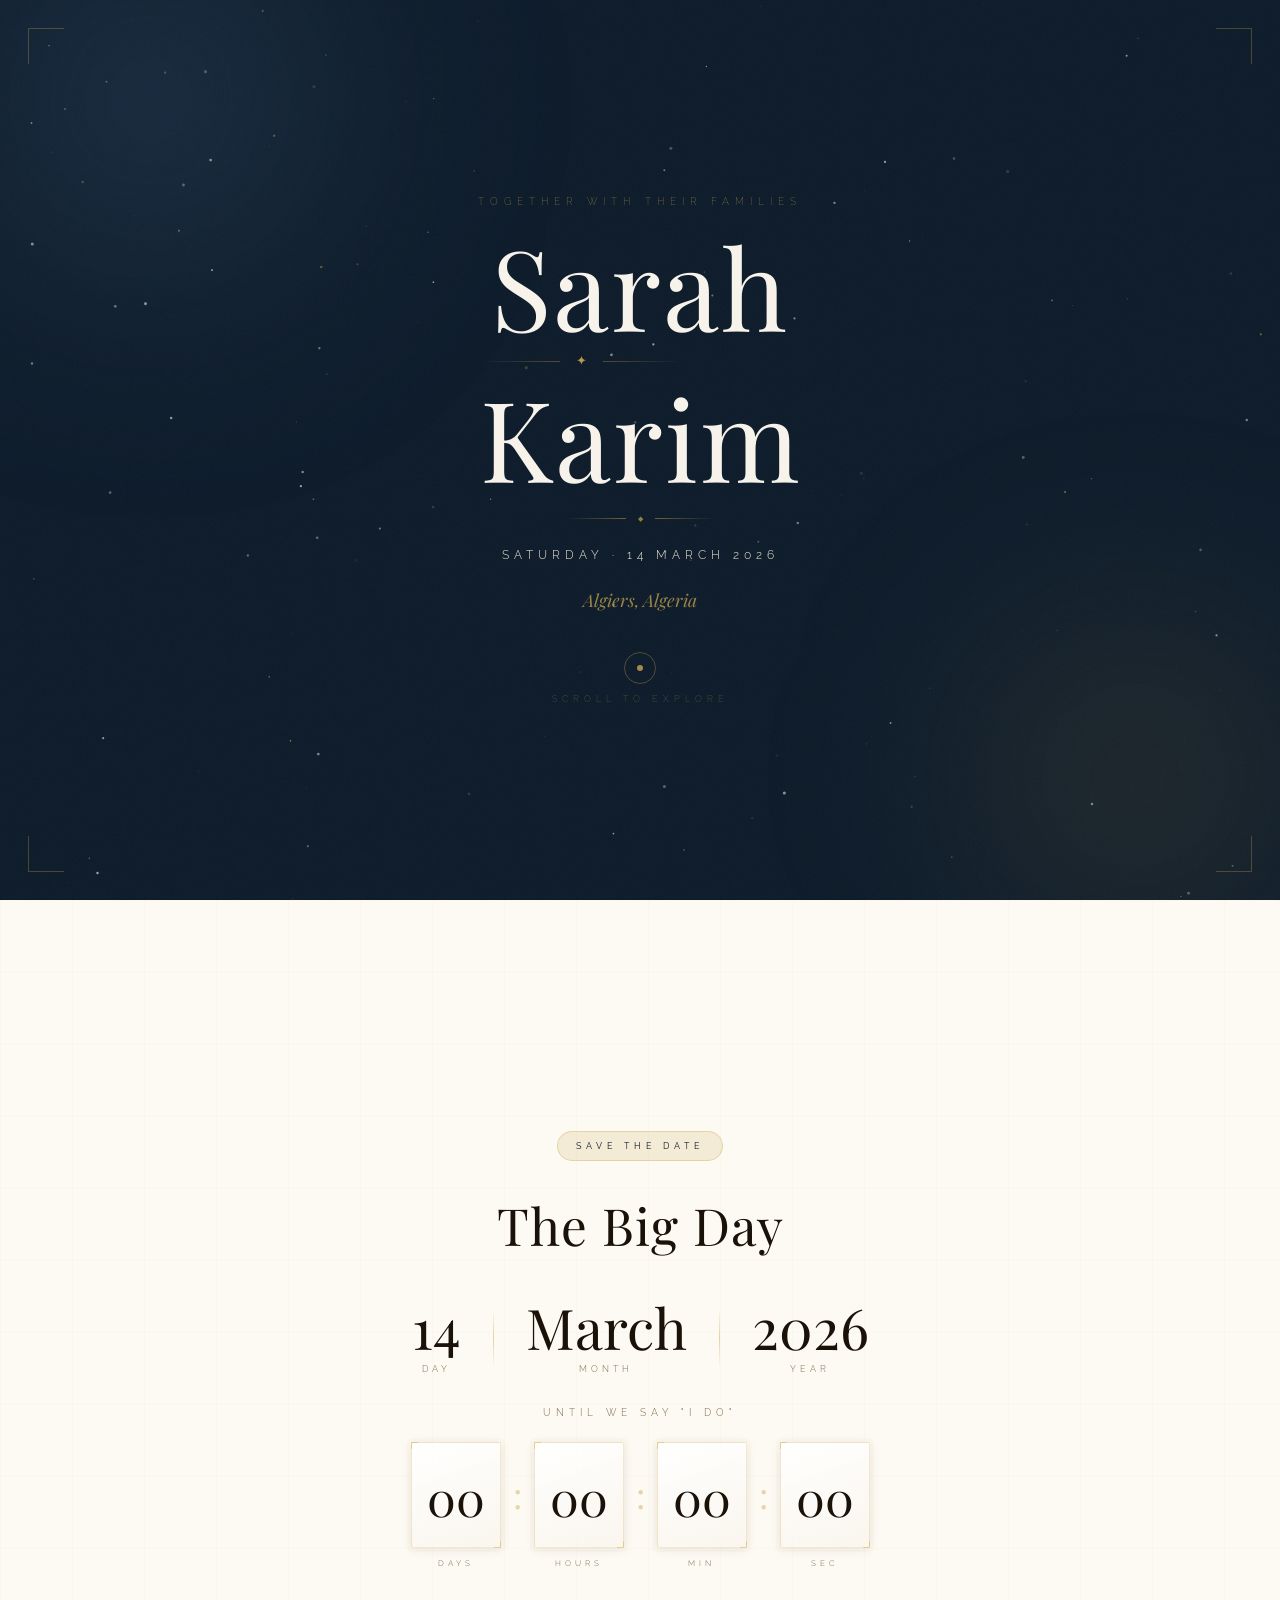
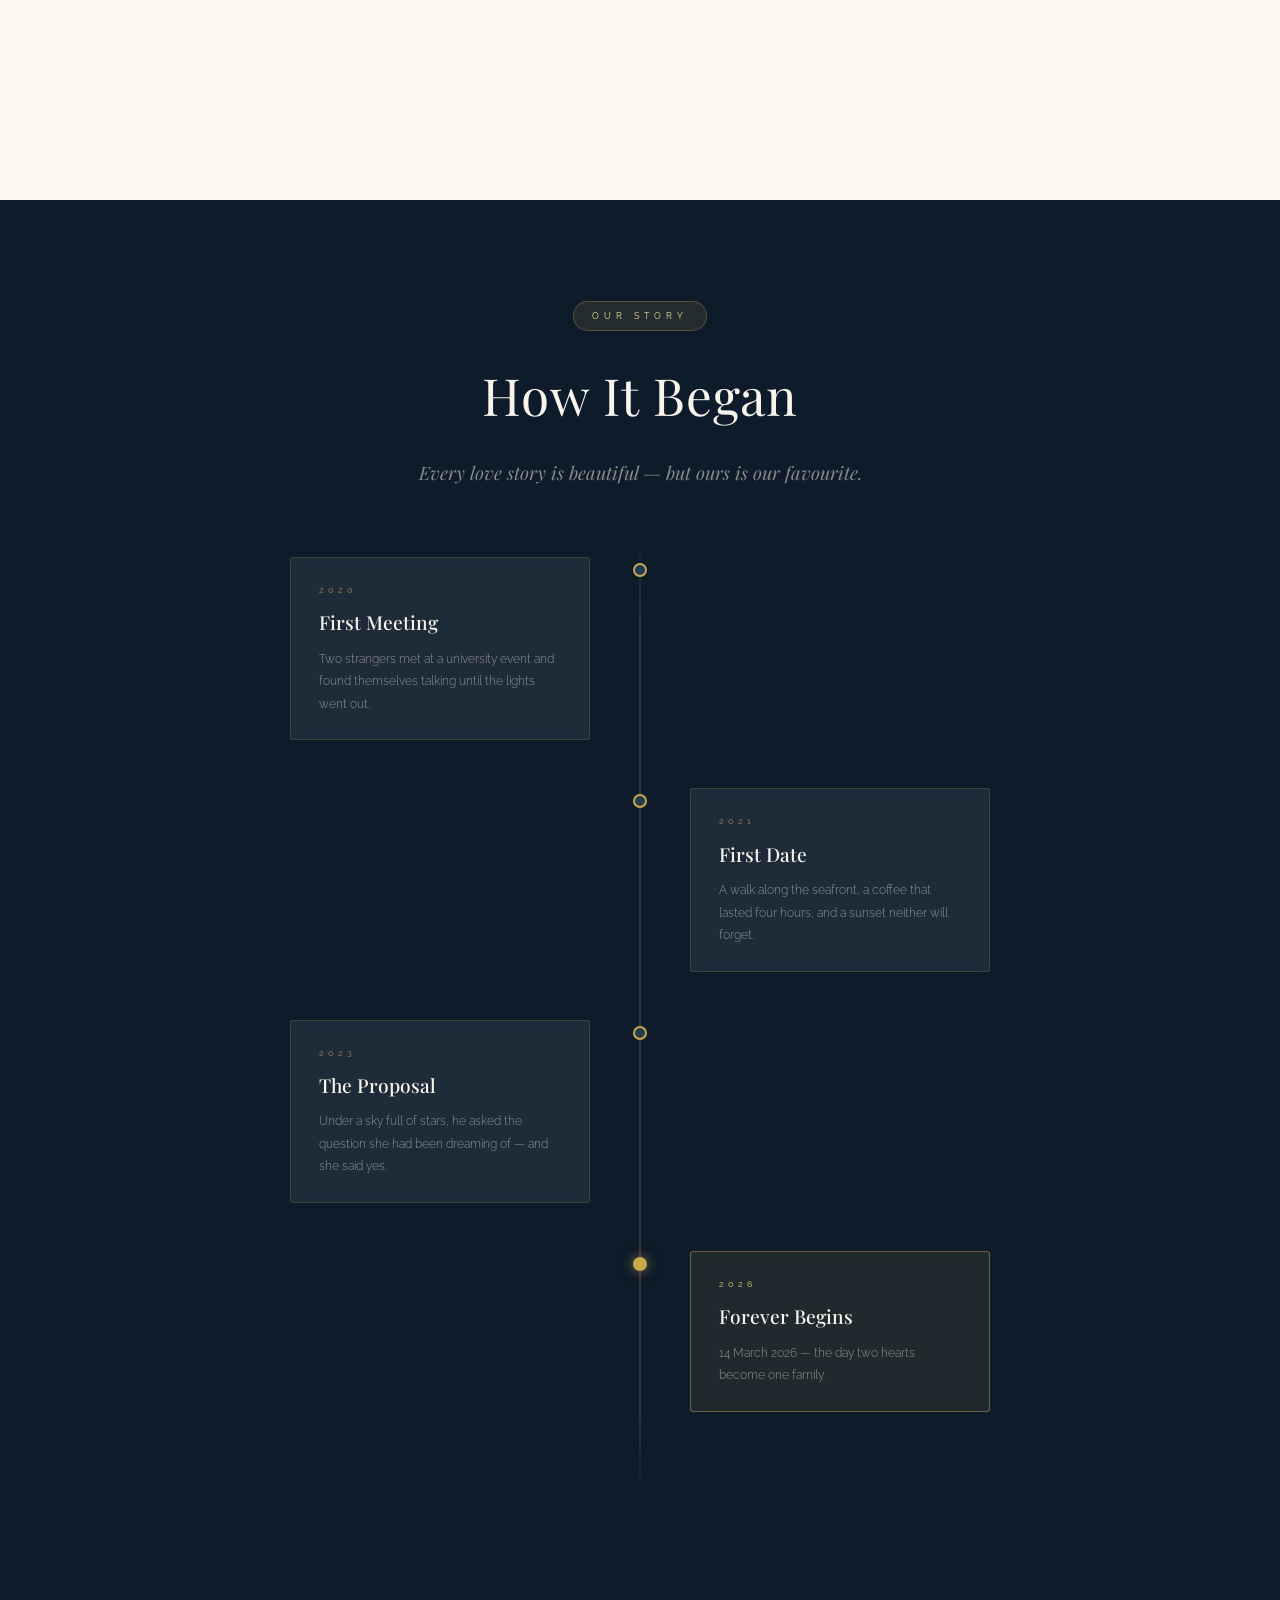
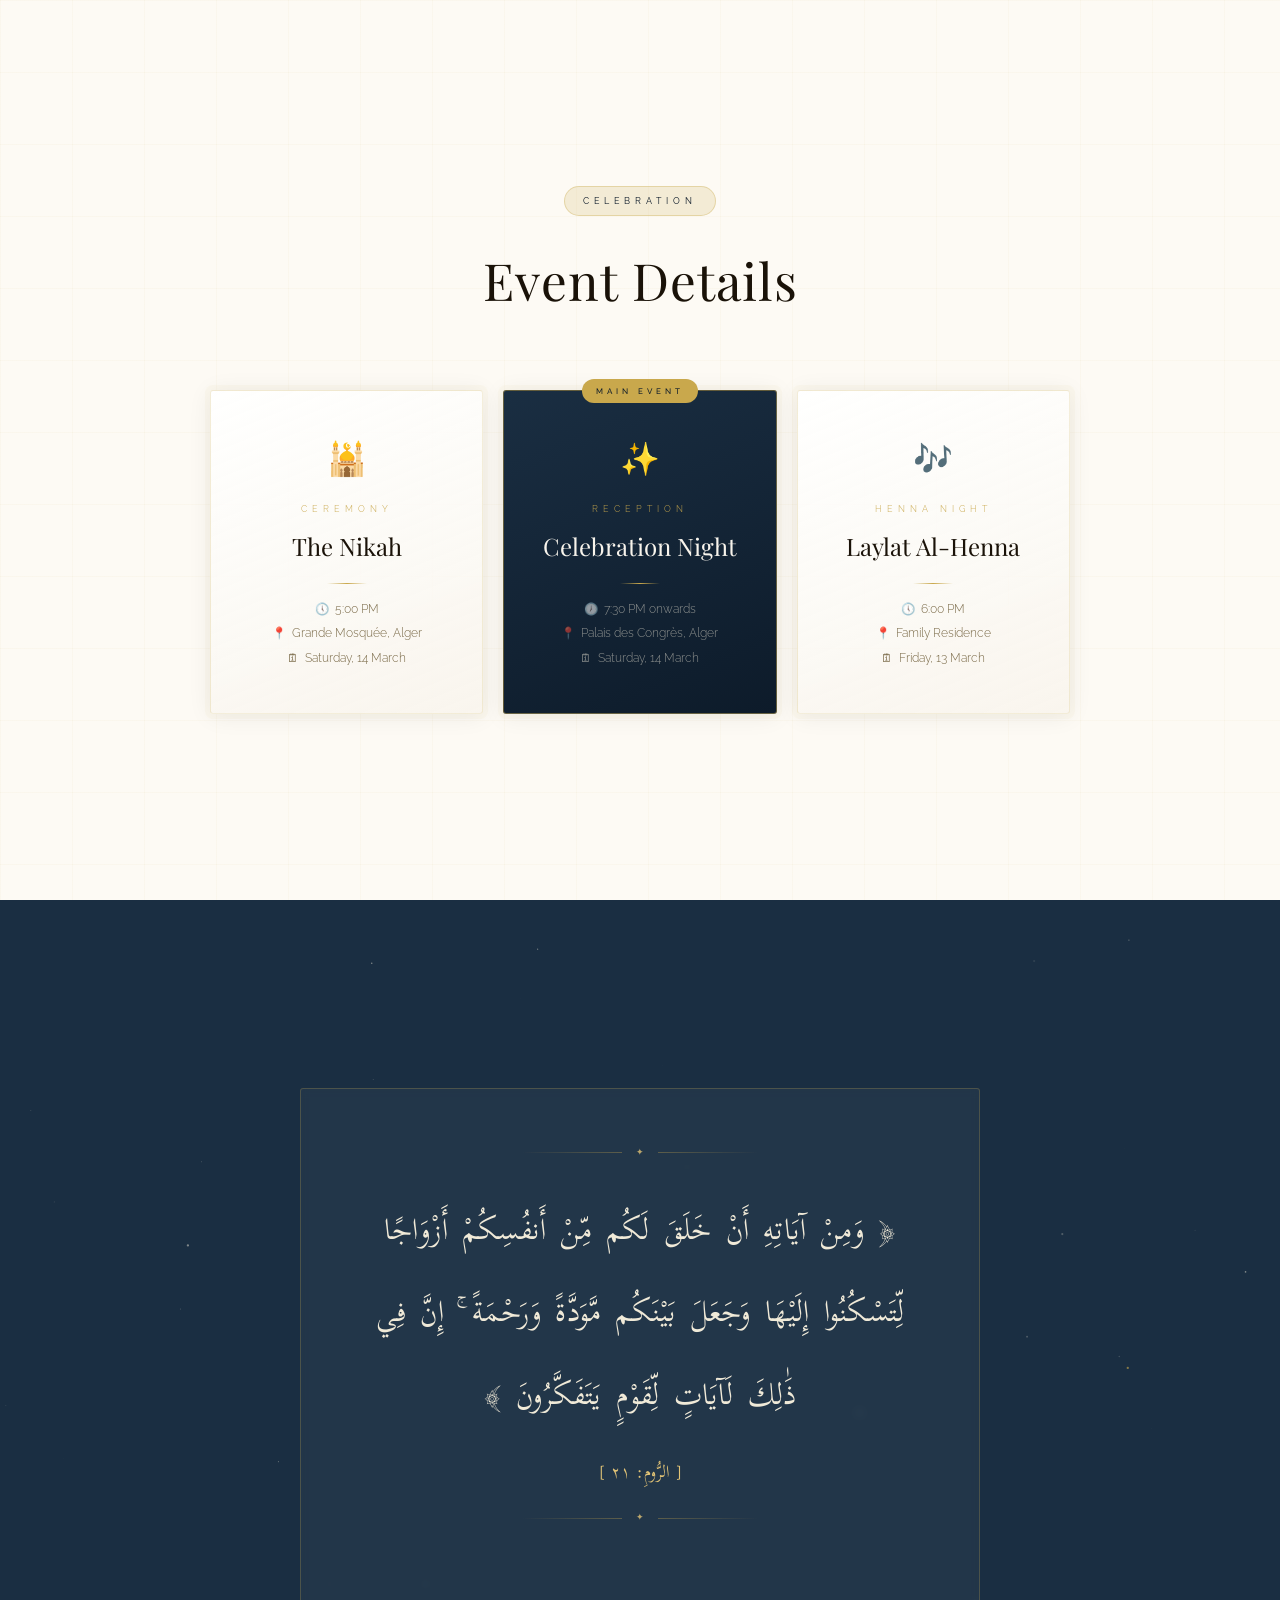
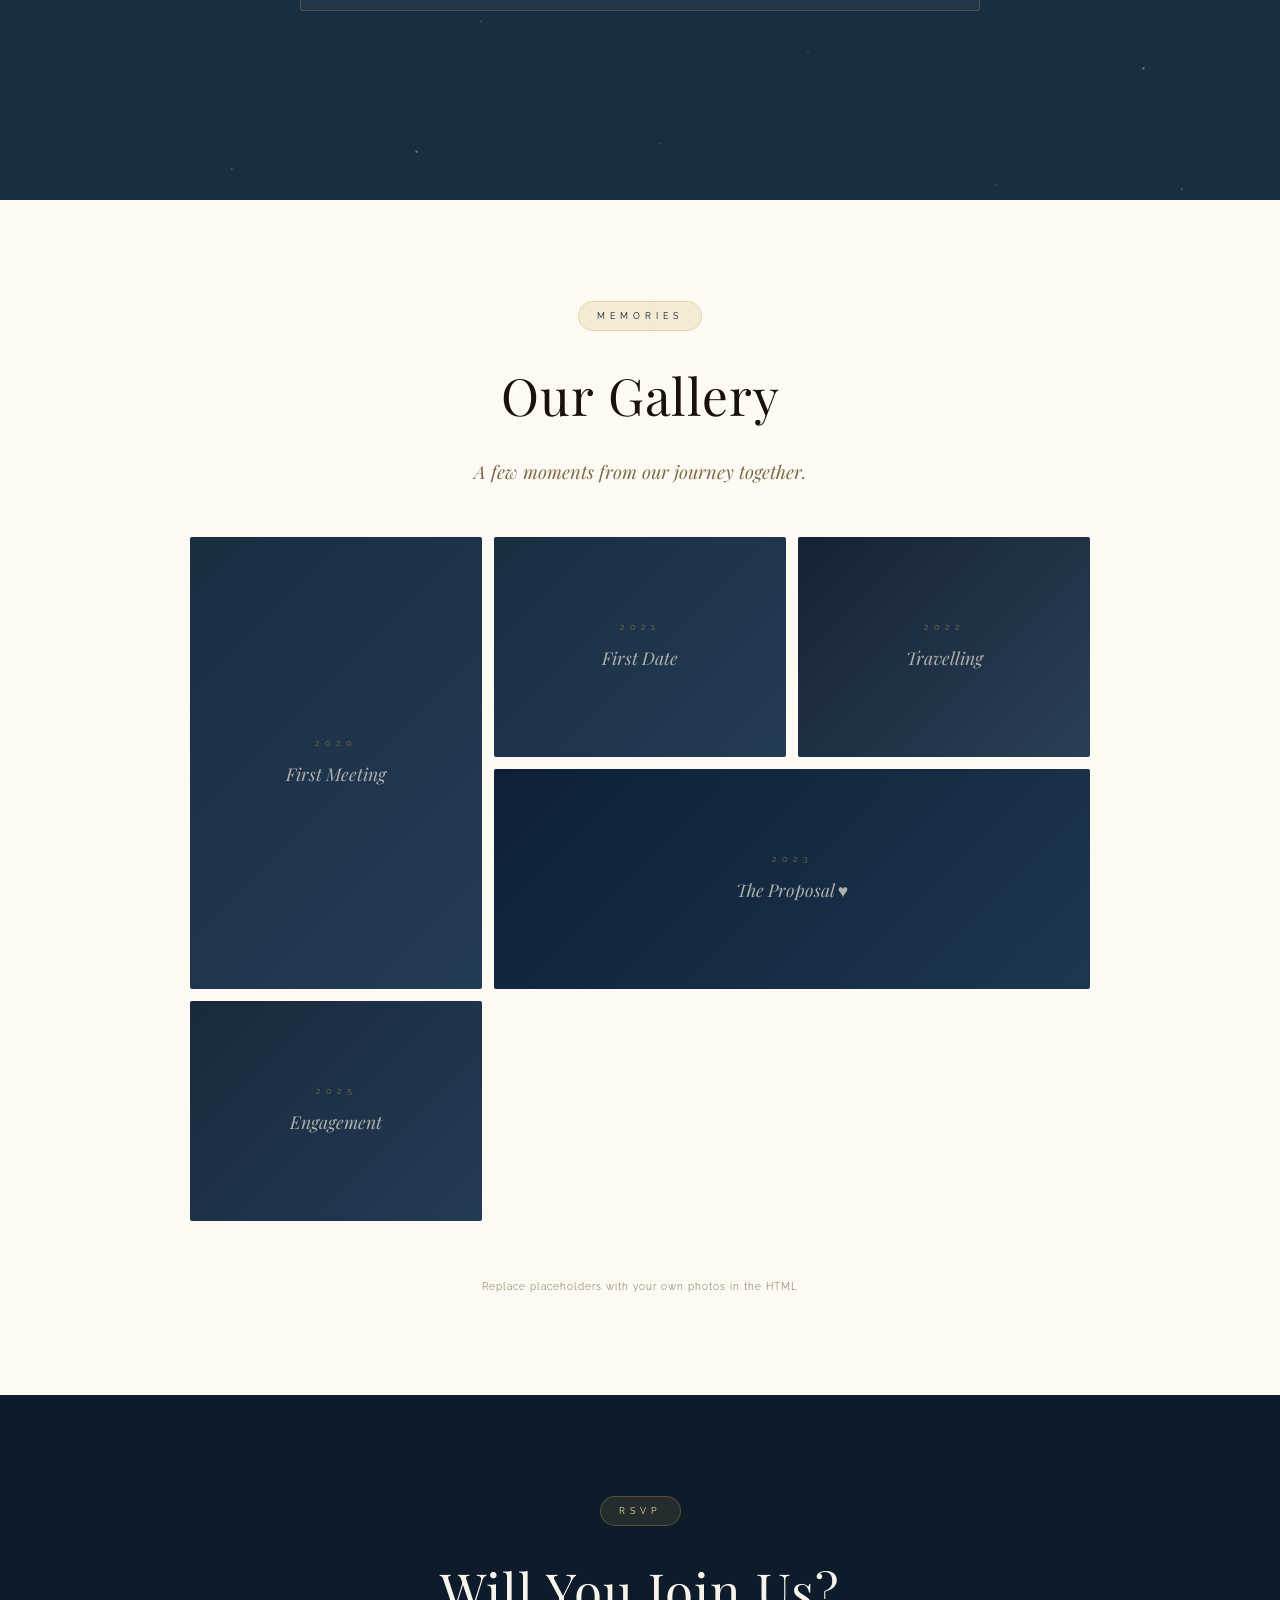
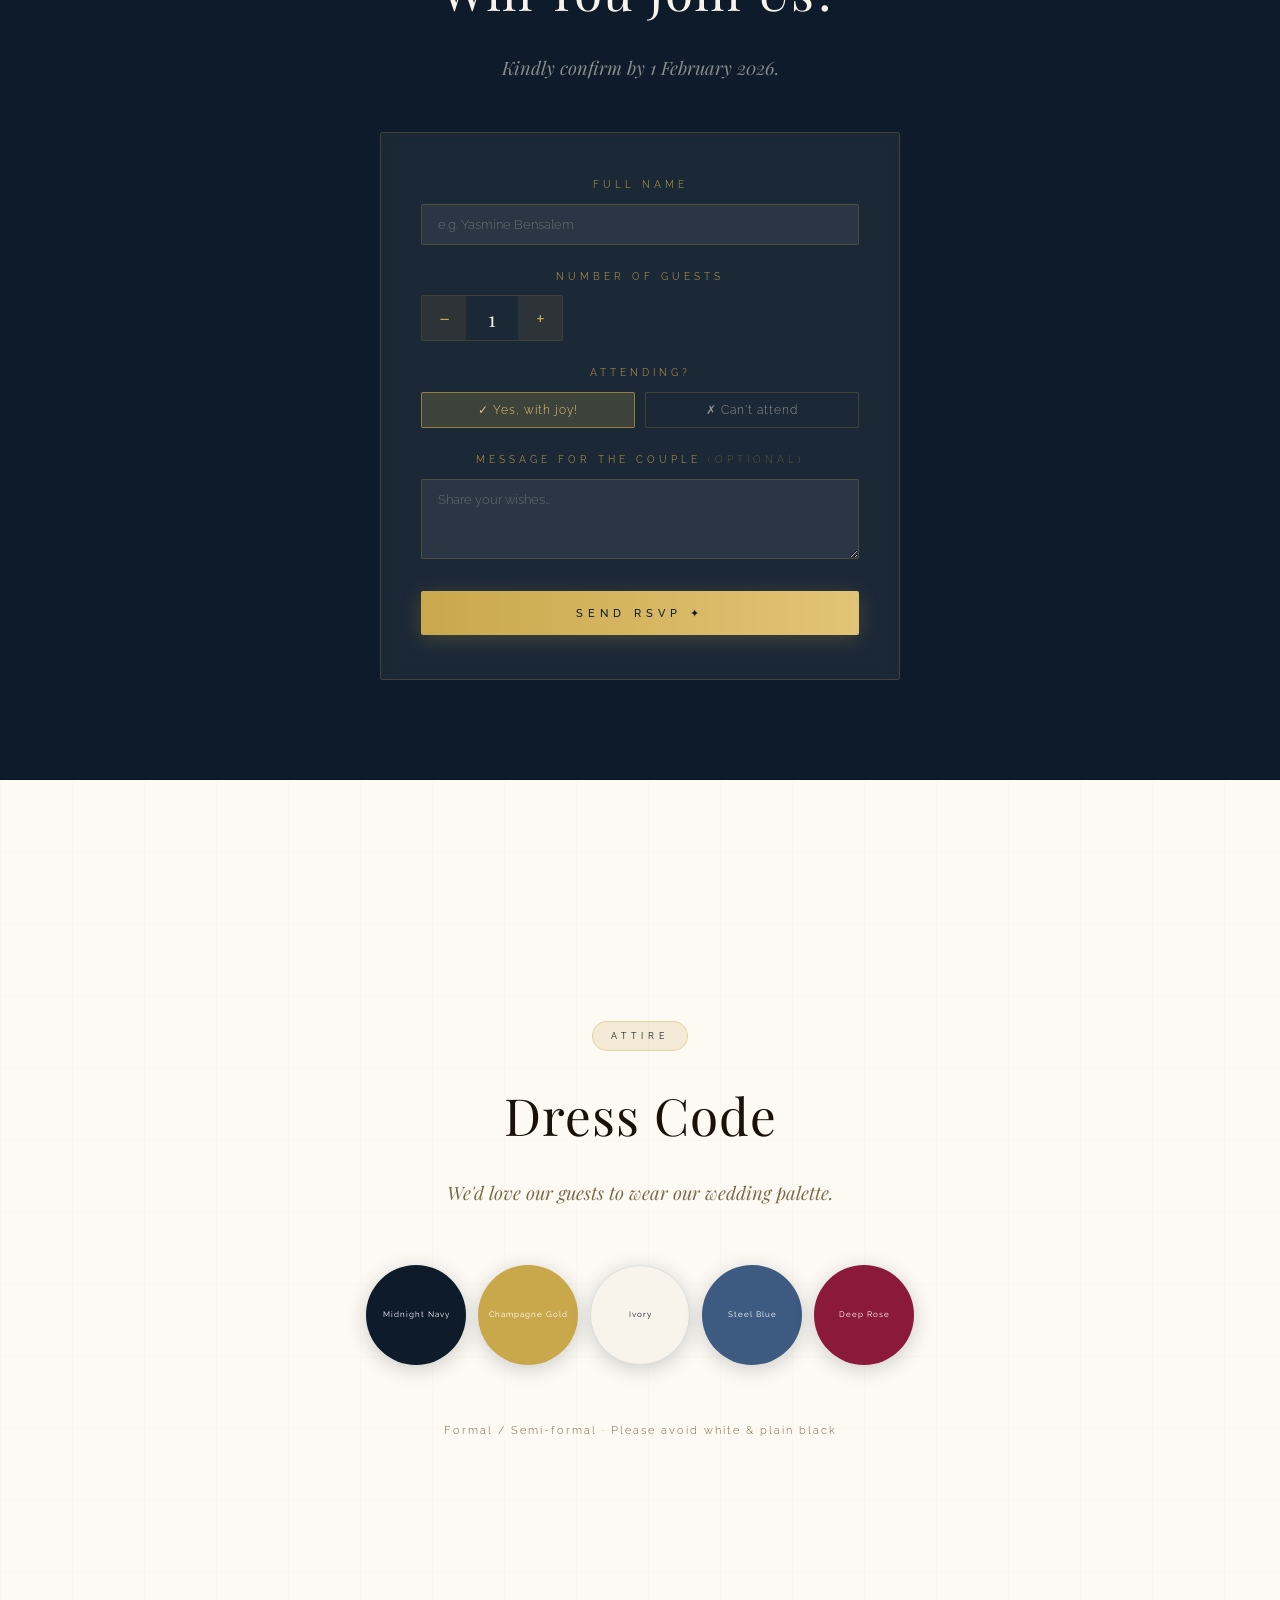
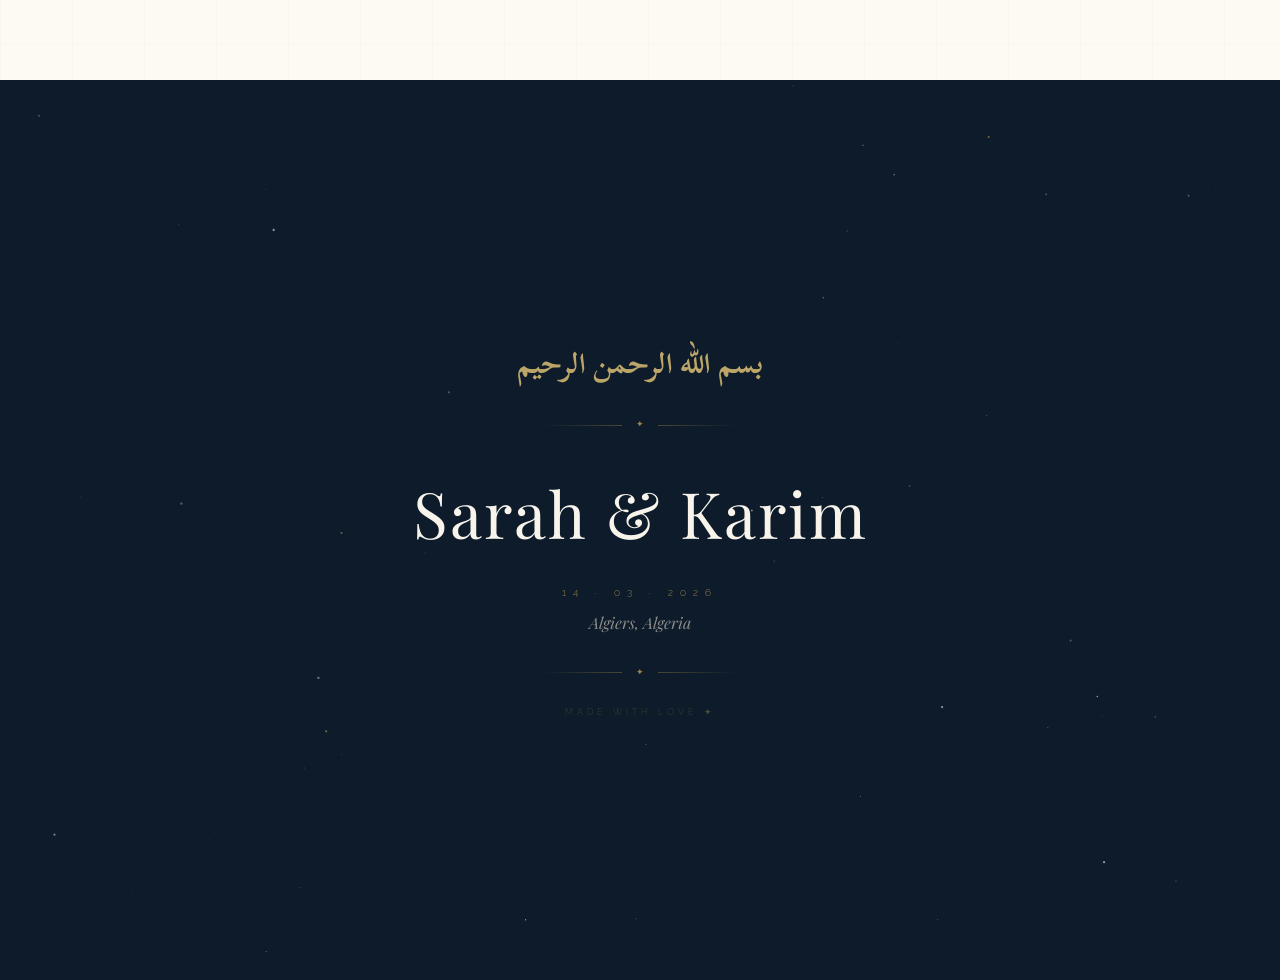
==== index.html @ 234e4c50 "Add files via upload" ====
<!DOCTYPE html>
<html lang="en">
<head>
    <meta charset="UTF-8">
    <meta name="viewport" content="width=device-width, initial-scale=1.0">
    <title>Sarah & Karim — Wedding 2026</title>
    <link rel="preconnect" href="https://fonts.googleapis.com">
    <link rel="preconnect" href="https://fonts.gstatic.com" crossorigin>
    <link href="https://fonts.googleapis.com/css2?family=Playfair+Display:ital,wght@0,400;0,500;0,700;1,400;1,700&family=Raleway:wght@200;300;400;500&family=Scheherazade+New:wght@400;700&display=swap" rel="stylesheet">
    <link rel="stylesheet" href="styles.css">
</head>
<body>

<div class="grain"></div>
<div class="progress" id="progress"></div>
<button class="btt" id="btt">↑</button>

<!-- ══ HERO ══ -->
<section class="hero" id="hero">
    <canvas id="starCanvas"></canvas>
    <div class="hero-glow g1"></div>
    <div class="hero-glow g2"></div>
    <div class="bracket br-tl"></div>
    <div class="bracket br-tr"></div>
    <div class="bracket br-bl"></div>
    <div class="bracket br-br"></div>

    <div class="hero-inner">
        <p class="hero-pre">Together with their families</p>
        <div class="hero-names">
            <h1 class="hero-name">Sarah</h1>
            <div class="hero-et">
                <span class="et-line"></span>
                <span class="et-star">✦</span>
                <span class="et-line"></span>
            </div>
            <h1 class="hero-name">Karim</h1>
        </div>
        <div class="hero-divider">
            <span class="hd-l"></span>
            <span class="hd-d">◆</span>
            <span class="hd-l"></span>
        </div>
        <p class="hero-date">Saturday · 14 March 2026</p>
        <p class="hero-place">Algiers, Algeria</p>
        <div class="hero-scroll-cue">
            <div class="hsc-ring"><div class="hsc-dot"></div></div>
            <p class="hsc-txt">Scroll to explore</p>
        </div>
    </div>
</section>

<!-- ══ SAVE THE DATE ══ -->
<section class="sec s-light" id="s-date">
    <div class="reveal">
        <span class="pill">Save the Date</span>
        <h2 class="sec-h">The Big Day</h2>
        <div class="date-row">
            <div class="dc"><span class="dc-n">14</span><span class="dc-l">Day</span></div>
            <div class="dv"></div>
            <div class="dc"><span class="dc-n">March</span><span class="dc-l">Month</span></div>
            <div class="dv"></div>
            <div class="dc"><span class="dc-n">2026</span><span class="dc-l">Year</span></div>
        </div>
        <p class="cd-label">Until we say "I do"</p>
        <div class="countdown" id="cd">
            <div class="cdi"><span class="cdn" id="cDays">--</span><span class="cdl">Days</span></div>
            <span class="cdsep">:</span>
            <div class="cdi"><span class="cdn" id="cHours">--</span><span class="cdl">Hours</span></div>
            <span class="cdsep">:</span>
            <div class="cdi"><span class="cdn" id="cMins">--</span><span class="cdl">Min</span></div>
            <span class="cdsep">:</span>
            <div class="cdi"><span class="cdn" id="cSecs">--</span><span class="cdl">Sec</span></div>
        </div>
    </div>
</section>

<!-- ══ OUR STORY TIMELINE ══ -->
<section class="sec s-dark" id="s-story">
    <div class="reveal">
        <span class="pill pill-g">Our Story</span>
        <h2 class="sec-h light">How It Began</h2>
        <p class="sec-sub pale">Every love story is beautiful — but ours is our favourite.</p>
    </div>
    <div class="timeline">
        <div class="tl-line"></div>

        <div class="tl-item tl-l reveal-tl">
            <div class="tl-dot"></div>
            <div class="tl-card">
                <span class="tl-yr">2020</span>
                <h3 class="tl-h">First Meeting</h3>
                <p class="tl-p">Two strangers met at a university event and found themselves talking until the lights went out.</p>
            </div>
        </div>

        <div class="tl-item tl-r reveal-tl">
            <div class="tl-dot"></div>
            <div class="tl-card">
                <span class="tl-yr">2021</span>
                <h3 class="tl-h">First Date</h3>
                <p class="tl-p">A walk along the seafront, a coffee that lasted four hours, and a sunset neither will forget.</p>
            </div>
        </div>

        <div class="tl-item tl-l reveal-tl">
            <div class="tl-dot"></div>
            <div class="tl-card">
                <span class="tl-yr">2023</span>
                <h3 class="tl-h">The Proposal</h3>
                <p class="tl-p">Under a sky full of stars, he asked the question she had been dreaming of — and she said yes.</p>
            </div>
        </div>

        <div class="tl-item tl-r reveal-tl">
            <div class="tl-dot tl-dot-gold"></div>
            <div class="tl-card tl-card-gold">
                <span class="tl-yr gold">2026</span>
                <h3 class="tl-h">Forever Begins</h3>
                <p class="tl-p">14 March 2026 — the day two hearts become one family.</p>
            </div>
        </div>
    </div>
</section>

<!-- ══ EVENT DETAILS ══ -->
<section class="sec s-light" id="s-events">
    <div class="reveal">
        <span class="pill">Celebration</span>
        <h2 class="sec-h">Event Details</h2>
    </div>
    <div class="events-grid reveal">
        <div class="ev-card">
            <div class="ev-icon">🕌</div>
            <p class="ev-tag">Ceremony</p>
            <h3 class="ev-h">The Nikah</h3>
            <div class="ev-div"></div>
            <p class="ev-d">🕔 &nbsp;5:00 PM</p>
            <p class="ev-d">📍 &nbsp;Grande Mosquée, Alger</p>
            <p class="ev-d">🗓 &nbsp;Saturday, 14 March</p>
        </div>
        <div class="ev-card ev-featured">
            <span class="ev-badge">Main Event</span>
            <div class="ev-icon">✨</div>
            <p class="ev-tag">Reception</p>
            <h3 class="ev-h">Celebration Night</h3>
            <div class="ev-div"></div>
            <p class="ev-d">🕖 &nbsp;7:30 PM onwards</p>
            <p class="ev-d">📍 &nbsp;Palais des Congrès, Alger</p>
            <p class="ev-d">🗓 &nbsp;Saturday, 14 March</p>
        </div>
        <div class="ev-card">
            <div class="ev-icon">🎶</div>
            <p class="ev-tag">Henna Night</p>
            <h3 class="ev-h">Laylat Al-Henna</h3>
            <div class="ev-div"></div>
            <p class="ev-d">🕔 &nbsp;6:00 PM</p>
            <p class="ev-d">📍 &nbsp;Family Residence</p>
            <p class="ev-d">🗓 &nbsp;Friday, 13 March</p>
        </div>
    </div>
</section>

<!-- ══ QURAN VERSE ══ -->
<section class="sec s-verse" id="s-verse">
    <canvas id="verseStars"></canvas>
    <div class="reveal" style="position:relative;z-index:2">
        <div class="verse-box">
            <div class="vb-orn"><span class="vo-l"></span><span class="vo-s">✦</span><span class="vo-l"></span></div>
            <blockquote class="vb-text" dir="rtl" lang="ar">﴿ وَمِنْ آيَاتِهِ أَنْ خَلَقَ لَكُم مِّنْ أَنفُسِكُمْ أَزْوَاجًا لِّتَسْكُنُوا إِلَيْهَا وَجَعَلَ بَيْنَكُم مَّوَدَّةً وَرَحْمَةً ۚ إِنَّ فِي ذَٰلِكَ لَآيَاتٍ لِّقَوْمٍ يَتَفَكَّرُونَ ﴾</blockquote>
            <cite class="vb-src" dir="rtl" lang="ar">[ الرُّومِ: ٢١ ]</cite>
            <div class="vb-orn" style="margin-top:24px"><span class="vo-l"></span><span class="vo-s">✦</span><span class="vo-l"></span></div>
        </div>
    </div>
</section>

<!-- ══ GALLERY ══ -->
<section class="sec s-light" id="s-gallery">
    <div class="reveal">
        <span class="pill">Memories</span>
        <h2 class="sec-h">Our Gallery</h2>
        <p class="sec-sub">A few moments from our journey together.</p>
    </div>
    <div class="gallery reveal">
        <div class="gi gi-tall"><div class="gi-in"><span class="gi-yr">2020</span><span class="gi-cap">First Meeting</span></div></div>
        <div class="gi"><div class="gi-in gi-2"><span class="gi-yr">2021</span><span class="gi-cap">First Date</span></div></div>
        <div class="gi"><div class="gi-in gi-3"><span class="gi-yr">2022</span><span class="gi-cap">Travelling</span></div></div>
        <div class="gi gi-wide"><div class="gi-in gi-4"><span class="gi-yr">2023</span><span class="gi-cap">The Proposal ♥</span></div></div>
        <div class="gi"><div class="gi-in gi-5"><span class="gi-yr">2025</span><span class="gi-cap">Engagement</span></div></div>
    </div>
    <p class="gal-note reveal">Replace placeholders with your own photos in the HTML</p>
</section>

<!-- ══ RSVP ══ -->
<section class="sec s-dark" id="s-rsvp">
    <div class="reveal">
        <span class="pill pill-g">RSVP</span>
        <h2 class="sec-h light">Will You Join Us?</h2>
        <p class="sec-sub pale">Kindly confirm by 1 February 2026.</p>
    </div>
    <div class="rsvp-wrap reveal">
        <div class="rsvp-card" id="rsvpCard">
            <div class="rf">
                <label class="rl">Full Name</label>
                <input class="ri" id="rName" type="text" placeholder="e.g. Yasmine Bensalem">
            </div>
            <div class="rf">
                <label class="rl">Number of Guests</label>
                <div class="stepper">
                    <button class="st-btn" id="stDown">−</button>
                    <span class="st-val" id="gCount">1</span>
                    <button class="st-btn" id="stUp">+</button>
                </div>
            </div>
            <div class="rf">
                <label class="rl">Attending?</label>
                <div class="rsvp-toggle">
                    <button class="rt-yes active" id="rtYes">✓ Yes, with joy!</button>
                    <button class="rt-no" id="rtNo">✗ Can't attend</button>
                </div>
            </div>
            <div class="rf">
                <label class="rl">Message for the couple <span style="opacity:.5;font-weight:300">(optional)</span></label>
                <textarea class="ri ri-ta" id="rMsg" placeholder="Share your wishes…" rows="3"></textarea>
            </div>
            <button class="rsvp-btn" id="rsvpBtn">Send RSVP ✦</button>
        </div>
        <div class="rsvp-thanks" id="rsvpThanks">
            <div class="rth-star">✦</div>
            <h3 class="rth-h">Thank You!</h3>
            <p class="rth-p" id="rthMsg">We can't wait to celebrate with you.</p>
            <p class="rth-names">Sarah &amp; Karim</p>
        </div>
    </div>
</section>

<!-- ══ DRESS CODE ══ -->
<section class="sec s-light" id="s-dress">
    <div class="reveal">
        <span class="pill">Attire</span>
        <h2 class="sec-h">Dress Code</h2>
        <p class="sec-sub">We'd love our guests to wear our wedding palette.</p>
    </div>
    <div class="palette reveal">
        <div class="ps" style="background:#0D1B2A"><span class="ps-n">Midnight Navy</span></div>
        <div class="ps" style="background:#C9A84C"><span class="ps-n">Champagne Gold</span></div>
        <div class="ps" style="background:#F8F4EC;border:1px solid #ddd"><span class="ps-n" style="color:#0D1B2A">Ivory</span></div>
        <div class="ps" style="background:#3D5A80"><span class="ps-n">Steel Blue</span></div>
        <div class="ps" style="background:#8B1A3A"><span class="ps-n">Deep Rose</span></div>
    </div>
    <p class="dress-note reveal">Formal / Semi-formal · Please avoid white &amp; plain black</p>
</section>

<!-- ══ CLOSING ══ -->
<section class="sec s-closing" id="s-close">
    <canvas id="closeStars"></canvas>
    <div class="reveal" style="position:relative;z-index:2;text-align:center">
        <p class="cl-bism" dir="rtl" lang="ar">بسم الله الرحمن الرحيم</p>
        <div class="cl-orn"><span class="co-l"></span><span class="co-s">✦</span><span class="co-l"></span></div>
        <h2 class="cl-names">Sarah &amp; Karim</h2>
        <p class="cl-date">14 · 03 · 2026</p>
        <p class="cl-place">Algiers, Algeria</p>
        <div class="cl-orn" style="margin-top:28px"><span class="co-l"></span><span class="co-s">✦</span><span class="co-l"></span></div>
        <p class="cl-footer">Made with love ✦</p>
    </div>
</section>

<script src="script.js"></script>
</body>
</html>
---- styles.css ----
/* ═══════════════════════════════════════════
   SARAH & KARIM — MIDNIGHT NAVY + GOLD
   ═══════════════════════════════════════════ */

*, *::before, *::after { margin:0; padding:0; box-sizing:border-box; }
html { scroll-behavior:smooth; }

:root {
    --navy:       #0D1B2A;
    --navy-mid:   #1A2E42;
    --navy-soft:  #243B55;
    --gold:       #C9A84C;
    --gold-light: #E2C476;
    --gold-pale:  #F0DFA0;
    --ivory:      #F8F4EC;
    --ivory-deep: #EDE8DC;
    --cream:      #FDFAF4;
    --ink:        #1A1208;
    --ink-mid:    #3A2E18;
    --ink-soft:   #7A6A48;
    --on-dark:    #F0EAD8;
    --on-dark-dim:rgba(240,234,216,.55);

    --ff-serif: 'Playfair Display', Georgia, serif;
    --ff-sans:  'Raleway', sans-serif;
    --ff-ar:    'Scheherazade New', serif;
    --ease:     cubic-bezier(.25,.46,.45,.94);
}

body {
    font-family:var(--ff-sans);
    font-weight:300;
    background:var(--cream);
    color:var(--ink);
    overflow-x:hidden;
    line-height:1.75;
}

/* ── Grain ── */
.grain {
    position:fixed;inset:0;pointer-events:none;z-index:9999;opacity:.038;
    background-image:url("data:image/svg+xml,%3Csvg viewBox='0 0 300 300' xmlns='http://www.w3.org/2000/svg'%3E%3Cfilter id='n'%3E%3CfeTurbulence type='fractalNoise' baseFrequency='.85' numOctaves='4' stitchTiles='stitch'/%3E%3C/filter%3E%3Crect width='100%25' height='100%25' filter='url(%23n)'/%3E%3C/svg%3E");
    background-size:250px;
}

/* ── Progress bar ── */
.progress {
    position:fixed;top:0;left:0;height:2px;width:0%;z-index:1000;
    background:linear-gradient(90deg,var(--navy-soft),var(--gold),var(--gold-light));
    transition:width .1s linear;
}

/* ── Back to top ── */
.btt {
    position:fixed;bottom:28px;right:28px;width:44px;height:44px;
    border-radius:50%;border:1px solid rgba(201,168,76,.35);
    background:rgba(248,244,236,.9);backdrop-filter:blur(10px);
    color:var(--navy);font-size:1rem;cursor:pointer;
    display:none;align-items:center;justify-content:center;
    z-index:999;transition:all .3s var(--ease);
    box-shadow:0 4px 16px rgba(13,27,42,.14);
}
.btt:hover{background:var(--navy);color:var(--gold);transform:translateY(-3px);border-color:var(--navy);}
.btt.show{display:flex;animation:bttIn .4s var(--ease) both;}
@keyframes bttIn{from{opacity:0;transform:translateY(10px);}to{opacity:1;transform:translateY(0);}}

/* ═══════════════════════════════════════════
   HERO
   ═══════════════════════════════════════════ */

.hero {
    min-height:100vh;
    display:flex;align-items:center;justify-content:center;
    position:relative;overflow:clip;
    background:var(--navy);
    text-align:center;
}

/* Star canvas */
#starCanvas {
    position:absolute;inset:0;width:100%;height:100%;z-index:0;
}

/* Glow blobs */
.hero-glow {
    position:absolute;border-radius:50%;filter:blur(110px);pointer-events:none;z-index:1;
}
.g1{width:500px;height:500px;top:-150px;left:-100px;background:radial-gradient(circle,rgba(61,90,128,.45),transparent 70%);}
.g2{width:450px;height:450px;bottom:-100px;right:-80px;background:radial-gradient(circle,rgba(201,168,76,.18),transparent 70%);}

/* Corner brackets */
.bracket{position:absolute;width:36px;height:36px;border-color:rgba(201,168,76,.3);border-style:solid;z-index:3;}
.br-tl{top:28px;left:28px;border-width:1px 0 0 1px;}
.br-tr{top:28px;right:28px;border-width:1px 1px 0 0;}
.br-bl{bottom:28px;left:28px;border-width:0 0 1px 1px;}
.br-br{bottom:28px;right:28px;border-width:0 1px 1px 0;}

/* Hero content */
.hero-inner{position:relative;z-index:4;display:flex;flex-direction:column;align-items:center;gap:20px;}

.hero-pre{
    font-family:var(--ff-sans);font-size:.62rem;font-weight:200;
    letter-spacing:6px;text-transform:uppercase;color:rgba(201,168,76,.65);
    animation:heroFade 1.2s var(--ease) .2s both;
}

.hero-names{animation:heroFade 1.2s var(--ease) .5s both;}

.hero-name{
    font-family:var(--ff-serif);font-size:clamp(3.2rem,12vw,7rem);
    font-weight:400;color:var(--ivory);line-height:1;letter-spacing:2px;
}

.hero-et{display:flex;align-items:center;gap:16px;margin:8px 0;}
.et-line{flex:1;height:1px;max-width:80px;background:linear-gradient(to right,transparent,rgba(201,168,76,.5));opacity:.7;}
.et-line:last-child{background:linear-gradient(to left,transparent,rgba(201,168,76,.5));}
.et-star{font-size:.8rem;color:var(--gold);opacity:.9;}

.hero-divider{display:flex;align-items:center;gap:12px;animation:heroFade 1.2s var(--ease) .8s both;}
.hd-l{width:60px;height:1px;background:linear-gradient(to right,transparent,var(--gold));opacity:.5;}
.hd-l:last-child{background:linear-gradient(to left,transparent,var(--gold));}
.hd-d{font-size:.45rem;color:var(--gold);opacity:.7;}

.hero-date{
    font-family:var(--ff-sans);font-size:.72rem;font-weight:300;
    letter-spacing:5px;text-transform:uppercase;color:var(--on-dark);
    animation:heroFade 1.2s var(--ease) 1s both;
}
.hero-place{
    font-family:var(--ff-serif);font-size:1.1rem;font-style:italic;
    color:rgba(201,168,76,.75);
    animation:heroFade 1.2s var(--ease) 1.1s both;
}

/* Scroll cue */
.hero-scroll-cue{
    display:flex;flex-direction:column;align-items:center;gap:8px;margin-top:16px;
    animation:heroFade 1.4s var(--ease) 1.5s both;
}
.hsc-ring{
    width:32px;height:32px;border-radius:50%;
    border:1px solid rgba(201,168,76,.35);
    display:flex;align-items:center;justify-content:center;
}
.hsc-dot{
    width:6px;height:6px;border-radius:50%;background:var(--gold);opacity:.8;
    animation:dotBounce 2s ease-in-out infinite;
}
@keyframes dotBounce{0%,100%{transform:translateY(0);}50%{transform:translateY(6px);}}
.hsc-txt{
    font-family:var(--ff-sans);font-size:.54rem;font-weight:200;
    letter-spacing:5px;text-transform:uppercase;color:rgba(201,168,76,.45);
}

@keyframes heroFade{from{opacity:0;transform:translateY(14px);}to{opacity:1;transform:translateY(0);}}

/* ═══════════════════════════════════════════
   SECTIONS
   ═══════════════════════════════════════════ */

.sec{
    min-height:100vh;display:flex;flex-direction:column;
    align-items:center;justify-content:center;
    padding:100px 24px;position:relative;gap:48px;
}

.s-light{background:var(--cream);}
.s-dark{background:var(--navy);}
.s-verse{background:var(--navy-mid);overflow:clip;}
.s-closing{background:var(--navy);overflow:clip;}

/* Grid texture on light */
.s-light::before{
    content:'';position:absolute;inset:0;pointer-events:none;
    background-image:
        linear-gradient(rgba(201,168,76,.04) 1px,transparent 1px),
        linear-gradient(90deg,rgba(201,168,76,.04) 1px,transparent 1px);
    background-size:72px 72px;
}

/* ── Reveal ── */
.reveal{
    width:100%;max-width:700px;text-align:center;
    opacity:0;transform:translateY(30px);
    transition:opacity .95s var(--ease),transform .95s var(--ease);
}
.reveal.visible{opacity:1;transform:translateY(0);}

/* ── Pill label ── */
.pill{
    display:inline-block;
    font-family:var(--ff-sans);font-size:.58rem;font-weight:400;
    letter-spacing:5px;text-transform:uppercase;
    color:var(--navy);background:rgba(201,168,76,.18);
    border:1px solid rgba(201,168,76,.35);
    padding:6px 18px;border-radius:999px;margin-bottom:20px;
}
.pill-g{color:var(--gold-pale);background:rgba(201,168,76,.12);border-color:rgba(201,168,76,.3);}

/* ── Section heading ── */
.sec-h{
    font-family:var(--ff-serif);font-size:clamp(2rem,6vw,3.2rem);
    font-weight:400;color:var(--ink);letter-spacing:1px;margin-bottom:16px;
}
.sec-h.light{color:var(--ivory);}
.sec-sub{
    font-family:var(--ff-serif);font-size:clamp(.95rem,2.5vw,1.15rem);
    font-style:italic;color:var(--ink-soft);max-width:520px;margin:0 auto;
}
.sec-sub.pale{color:var(--on-dark-dim);}

/* ═══════════════════════════════════════════
   SAVE THE DATE
   ═══════════════════════════════════════════ */

.date-row{
    display:flex;align-items:center;justify-content:center;
    gap:32px;margin:28px 0;flex-wrap:wrap;row-gap:16px;
}
.dc{display:flex;flex-direction:column;align-items:center;gap:6px;}
.dc-n{
    font-family:var(--ff-serif);font-size:clamp(2rem,7vw,3.5rem);
    font-weight:400;color:var(--ink);line-height:1;
}
.dc-l{
    font-family:var(--ff-sans);font-size:.58rem;font-weight:300;
    letter-spacing:4px;text-transform:uppercase;color:var(--ink-soft);
}
.dv{width:1px;height:60px;background:linear-gradient(to bottom,transparent,var(--gold),transparent);opacity:.5;}

/* Countdown */
.cd-label{
    font-family:var(--ff-sans);font-size:.6rem;font-weight:300;
    letter-spacing:5px;text-transform:uppercase;color:var(--ink-soft);
    margin-bottom:20px;
}
.countdown{display:flex;align-items:flex-start;justify-content:center;gap:0;flex-wrap:wrap;row-gap:16px;}
.cdi{display:flex;flex-direction:column;align-items:center;gap:8px;}
.cdn{
    font-family:var(--ff-serif);font-size:clamp(2rem,6vw,3rem);
    font-weight:400;color:var(--ink);min-width:clamp(56px,14vw,90px);
    text-align:center;
    border:1px solid rgba(201,168,76,.25);
    background:linear-gradient(160deg,rgba(255,255,255,.9),rgba(248,244,236,.7));
    padding:12px 8px 8px;border-radius:2px;
    box-shadow:0 2px 12px rgba(13,27,42,.07),0 0 0 4px rgba(201,168,76,.04);
    position:relative;
}
/* Corner accents on countdown boxes */
.cdn::before,.cdn::after{
    content:'';position:absolute;width:7px;height:7px;
    border-color:rgba(201,168,76,.4);border-style:solid;
}
.cdn::before{top:-1px;left:-1px;border-width:1px 0 0 1px;}
.cdn::after{bottom:-1px;right:-1px;border-width:0 1px 1px 0;}
.cdl{
    font-family:var(--ff-sans);font-size:.52rem;font-weight:300;
    letter-spacing:4px;text-transform:uppercase;color:var(--ink-soft);
}
.cdsep{
    font-family:var(--ff-serif);font-size:clamp(1.5rem,4vw,2.2rem);
    color:rgba(201,168,76,.45);padding:0 clamp(4px,2vw,12px);
    margin-top:clamp(10px,3.5vw,22px);align-self:flex-start;
}

/* ═══════════════════════════════════════════
   TIMELINE
   ═══════════════════════════════════════════ */

.timeline{
    width:100%;max-width:820px;
    position:relative;
    display:flex;flex-direction:column;gap:0;
    padding:20px 0 40px;
}

.tl-line{
    position:absolute;left:50%;top:0;bottom:0;
    width:1px;
    background:linear-gradient(to bottom,transparent,rgba(201,168,76,.4) 10%,rgba(201,168,76,.4) 90%,transparent);
    transform:translateX(-50%);
}

.tl-item{
    width:50%;display:flex;position:relative;
    padding:0 50px 48px;
    opacity:0;transform:translateY(24px);
    transition:opacity .85s var(--ease),transform .85s var(--ease);
}
.tl-item.visible{opacity:1;transform:translateY(0);}
.tl-l{align-self:flex-start;padding-right:50px;padding-left:0;justify-content:flex-end;}
.tl-r{align-self:flex-end;padding-left:50px;padding-right:0;justify-content:flex-start;}

.tl-dot{
    position:absolute;width:14px;height:14px;border-radius:50%;
    background:var(--navy-soft);border:2px solid var(--gold);
    top:6px;z-index:2;
}
.tl-l .tl-dot{right:-7px;}
.tl-r .tl-dot{left:-7px;}
.tl-dot-gold{background:var(--gold)!important;box-shadow:0 0 12px rgba(201,168,76,.6);}

.tl-card{
    background:rgba(255,255,255,.07);border:1px solid rgba(201,168,76,.2);
    border-radius:3px;padding:24px 28px;
    backdrop-filter:blur(6px);max-width:300px;
}
.tl-card-gold{
    background:rgba(201,168,76,.1);border-color:rgba(201,168,76,.45);
}

.tl-yr{
    font-family:var(--ff-sans);font-size:.58rem;font-weight:400;
    letter-spacing:4px;text-transform:uppercase;color:rgba(201,168,76,.7);
    display:block;margin-bottom:8px;
}
.tl-yr.gold{color:var(--gold-light);}
.tl-h{
    font-family:var(--ff-serif);font-size:1.2rem;font-weight:500;
    color:var(--ivory);margin-bottom:8px;
}
.tl-p{
    font-family:var(--ff-sans);font-size:.78rem;font-weight:300;
    color:var(--on-dark-dim);line-height:1.8;
}

/* ═══════════════════════════════════════════
   EVENT CARDS
   ═══════════════════════════════════════════ */

.events-grid{
    display:grid;
    grid-template-columns:repeat(auto-fit,minmax(240px,1fr));
    gap:20px;width:100%;max-width:860px;
}

.ev-card{
    background:linear-gradient(158deg,rgba(255,255,255,.92),rgba(248,244,236,.8));
    border:1px solid rgba(201,168,76,.2);border-radius:3px;
    padding:40px 32px;text-align:center;position:relative;
    box-shadow:0 2px 24px rgba(13,27,42,.07),0 0 0 5px rgba(201,168,76,.04);
    transition:transform .3s var(--ease),box-shadow .3s var(--ease);
}
.ev-card:hover{transform:translateY(-5px);box-shadow:0 12px 40px rgba(13,27,42,.12),0 0 0 5px rgba(201,168,76,.07);}

.ev-featured{
    background:linear-gradient(158deg,var(--navy-mid),var(--navy));
    border-color:rgba(201,168,76,.45);
}

.ev-badge{
    position:absolute;top:-12px;left:50%;transform:translateX(-50%);
    font-family:var(--ff-sans);font-size:.52rem;font-weight:500;
    letter-spacing:4px;text-transform:uppercase;
    background:var(--gold);color:var(--navy);
    padding:5px 14px;border-radius:999px;white-space:nowrap;
}

.ev-icon{font-size:2rem;display:block;margin-bottom:14px;}

.ev-tag{
    font-family:var(--ff-sans);font-size:.58rem;font-weight:300;
    letter-spacing:5px;text-transform:uppercase;
    color:var(--gold);margin-bottom:8px;
}

.ev-h{
    font-family:var(--ff-serif);font-size:1.5rem;font-weight:400;
    color:var(--ink);margin-bottom:16px;
}
.ev-featured .ev-h{color:var(--ivory);}

.ev-div{width:40px;height:1px;background:linear-gradient(to right,transparent,var(--gold),transparent);margin:0 auto 16px;}

.ev-d{
    font-family:var(--ff-sans);font-size:.72rem;font-weight:300;
    color:var(--ink-soft);margin-bottom:6px;line-height:1.6;
}
.ev-featured .ev-d{color:var(--on-dark-dim);}

/* ═══════════════════════════════════════════
   QURAN VERSE SECTION
   ═══════════════════════════════════════════ */

.s-verse{text-align:center;}
#verseStars{position:absolute;inset:0;width:100%;height:100%;z-index:0;}

.verse-box{
    max-width:680px;margin:0 auto;
    padding:56px 48px;
    border:1px solid rgba(201,168,76,.25);
    background:rgba(255,255,255,.04);
    backdrop-filter:blur(4px);
    border-radius:3px;
}

.vb-orn{display:flex;align-items:center;justify-content:center;gap:14px;margin-bottom:28px;}
.vo-l{flex:1;max-width:100px;height:1px;background:linear-gradient(to right,transparent,rgba(201,168,76,.5));opacity:.7;}
.vo-l:last-child{background:linear-gradient(to left,transparent,rgba(201,168,76,.5));}
.vo-s{font-size:.55rem;color:var(--gold-light);opacity:.8;}

.vb-text{
    font-family:var(--ff-ar);
    font-size:clamp(1.25rem,4.2vw,1.85rem);
    font-weight:400;
    color:var(--on-dark);
    line-height:2.8;
    direction:rtl;
    unicode-bidi:embed;
    text-align:center;
    display:block;
    width:100%;
    margin-bottom:20px;
    font-style:normal;
    letter-spacing:.2px;
    word-spacing:6px;
}
.vb-src{
    font-family:var(--ff-ar);
    font-size:1.05rem;font-weight:400;
    color:var(--gold-light);font-style:normal;
    direction:rtl;unicode-bidi:embed;
    display:block;text-align:center;
}

/* ═══════════════════════════════════════════
   GALLERY
   ═══════════════════════════════════════════ */

.gallery{
    display:grid;
    grid-template-columns:repeat(3,1fr);
    grid-auto-rows:220px;
    gap:12px;
    width:100%;max-width:900px;
}
.gi{overflow:hidden;border-radius:2px;}
.gi-tall{grid-row:span 2;}
.gi-wide{grid-column:span 2;}

.gi-in{
    width:100%;height:100%;
    display:flex;flex-direction:column;align-items:center;justify-content:center;
    gap:8px;transition:transform .5s var(--ease);cursor:pointer;
    background:linear-gradient(135deg,var(--navy-mid),var(--navy-soft));
}
.gi:hover .gi-in{transform:scale(1.04);}

.gi-2{background:linear-gradient(135deg,#1A2E42,#243B55);}
.gi-3{background:linear-gradient(135deg,#162236,#2A3F55);}
.gi-4{background:linear-gradient(135deg,#0D2035,#1E3650);}
.gi-5{background:linear-gradient(135deg,#18293C,#243B55);}

.gi-yr{
    font-family:var(--ff-sans);font-size:.58rem;font-weight:300;
    letter-spacing:5px;text-transform:uppercase;color:rgba(201,168,76,.65);
}
.gi-cap{
    font-family:var(--ff-serif);font-size:clamp(.9rem,2.5vw,1.1rem);
    font-style:italic;color:rgba(240,234,216,.7);
}

.gal-note{
    font-family:var(--ff-sans);font-size:.65rem;font-weight:300;
    letter-spacing:1px;color:var(--ink-soft);margin-top:8px;
    text-align:center;max-width:500px;
}

/* ═══════════════════════════════════════════
   RSVP
   ═══════════════════════════════════════════ */

.rsvp-wrap{width:100%;max-width:520px;}

.rsvp-card{
    background:rgba(255,255,255,.06);
    border:1px solid rgba(201,168,76,.22);
    border-radius:3px;padding:44px 40px;
    backdrop-filter:blur(8px);
}

.rf{display:flex;flex-direction:column;gap:10px;margin-bottom:24px;}

.rl{
    font-family:var(--ff-sans);font-size:.6rem;font-weight:400;
    letter-spacing:4px;text-transform:uppercase;color:rgba(201,168,76,.75);
}

.ri{
    background:rgba(255,255,255,.07);
    border:1px solid rgba(201,168,76,.22);
    border-radius:2px;padding:12px 16px;
    font-family:var(--ff-sans);font-size:.82rem;font-weight:300;
    color:var(--on-dark);outline:none;
    transition:border-color .3s;width:100%;
}
.ri::placeholder{color:rgba(240,234,216,.3);}
.ri:focus{border-color:rgba(201,168,76,.6);}
.ri-ta{resize:vertical;min-height:80px;}

/* Guest stepper */
.stepper{
    display:flex;align-items:center;gap:0;
    border:1px solid rgba(201,168,76,.22);border-radius:2px;overflow:hidden;
    width:fit-content;
}
.st-btn{
    width:44px;height:44px;background:rgba(201,168,76,.1);
    border:none;color:var(--gold);font-size:1.3rem;cursor:pointer;
    transition:background .2s;font-family:var(--ff-sans);
}
.st-btn:hover{background:rgba(201,168,76,.22);}
.st-val{
    min-width:52px;text-align:center;
    font-family:var(--ff-serif);font-size:1.3rem;font-weight:400;
    color:var(--on-dark);padding:0 8px;
}

/* Attend toggle */
.rsvp-toggle{display:flex;gap:10px;flex-wrap:wrap;}
.rt-yes,.rt-no{
    flex:1;min-width:120px;padding:10px 16px;
    border-radius:2px;border:1px solid rgba(201,168,76,.22);
    background:transparent;color:var(--on-dark-dim);
    font-family:var(--ff-sans);font-size:.72rem;font-weight:300;
    letter-spacing:1px;cursor:pointer;transition:all .25s;
}
.rt-yes.active{background:rgba(201,168,76,.2);border-color:rgba(201,168,76,.6);color:var(--gold-light);}
.rt-no.active{background:rgba(139,26,58,.2);border-color:rgba(139,26,58,.5);color:#E090A0;}

/* Submit */
.rsvp-btn{
    width:100%;padding:15px;margin-top:8px;
    background:linear-gradient(90deg,var(--gold),var(--gold-light));
    border:none;border-radius:2px;
    font-family:var(--ff-sans);font-size:.7rem;font-weight:500;
    letter-spacing:5px;text-transform:uppercase;
    color:var(--navy);cursor:pointer;
    transition:all .3s var(--ease);
    box-shadow:0 4px 20px rgba(201,168,76,.25);
}
.rsvp-btn:hover{transform:translateY(-2px);box-shadow:0 8px 30px rgba(201,168,76,.4);}

/* Thanks state */
.rsvp-thanks{
    display:none;text-align:center;padding:60px 20px;
    border:1px solid rgba(201,168,76,.25);border-radius:3px;
    background:rgba(255,255,255,.05);backdrop-filter:blur(6px);
}
.rth-star{font-size:2.5rem;color:var(--gold);margin-bottom:16px;display:block;animation:spinIn .6s var(--ease) both;}
@keyframes spinIn{from{transform:rotate(-90deg)scale(.5);opacity:0;}to{transform:rotate(0)scale(1);opacity:1;}}
.rth-h{font-family:var(--ff-serif);font-size:2rem;font-weight:400;color:var(--ivory);margin-bottom:12px;}
.rth-p{font-family:var(--ff-serif);font-size:1.05rem;font-style:italic;color:var(--on-dark-dim);margin-bottom:8px;}
.rth-names{font-family:var(--ff-serif);font-size:.9rem;font-style:italic;color:rgba(201,168,76,.65);}

/* ═══════════════════════════════════════════
   DRESS CODE
   ═══════════════════════════════════════════ */

.palette{display:flex;gap:12px;justify-content:center;flex-wrap:wrap;margin-top:8px;}
.ps{
    width:clamp(70px,18vw,100px);height:clamp(70px,18vw,100px);
    border-radius:50%;display:flex;align-items:center;justify-content:center;
    transition:transform .3s var(--ease),box-shadow .3s;
    box-shadow:0 4px 20px rgba(13,27,42,.2);cursor:default;
}
.ps:hover{transform:translateY(-6px) scale(1.06);box-shadow:0 12px 32px rgba(13,27,42,.25);}
.ps-n{
    font-family:var(--ff-sans);font-size:.52rem;font-weight:400;
    letter-spacing:1px;color:#fff;text-align:center;padding:0 8px;line-height:1.4;
}

.dress-note{
    font-family:var(--ff-sans);font-size:.68rem;font-weight:300;
    letter-spacing:2px;color:var(--ink-soft);text-align:center;margin-top:8px;
}

/* ═══════════════════════════════════════════
   CLOSING SECTION
   ═══════════════════════════════════════════ */

#closeStars{position:absolute;inset:0;width:100%;height:100%;z-index:0;}

.cl-bism{
    font-family:var(--ff-ar);font-size:clamp(1.3rem,4vw,1.8rem);
    font-weight:700;color:var(--gold-light);opacity:.82;
    direction:rtl;unicode-bidi:embed;
    display:block;margin-bottom:28px;
}
.cl-orn{display:flex;align-items:center;justify-content:center;gap:14px;margin-bottom:24px;}
.co-l{flex:1;max-width:80px;height:1px;background:linear-gradient(to right,transparent,rgba(201,168,76,.45));opacity:.7;}
.co-l:last-child{background:linear-gradient(to left,transparent,rgba(201,168,76,.45));}
.co-s{font-size:.55rem;color:var(--gold);opacity:.75;}
.cl-names{
    font-family:var(--ff-serif);font-size:clamp(2.2rem,7vw,4rem);
    font-weight:400;color:var(--ivory);letter-spacing:2px;margin-bottom:14px;
}
.cl-date{
    font-family:var(--ff-sans);font-size:.65rem;font-weight:200;
    letter-spacing:7px;color:var(--gold);text-transform:uppercase;margin-bottom:8px;
}
.cl-place{
    font-family:var(--ff-serif);font-size:1rem;font-style:italic;
    color:var(--on-dark-dim);margin-bottom:4px;
}
.cl-footer{
    font-family:var(--ff-sans);font-size:.58rem;font-weight:200;
    letter-spacing:4px;color:rgba(201,168,76,.35);text-transform:uppercase;
    margin-top:12px;
}

/* ═══════════════════════════════════════════
   RESPONSIVE
   ═══════════════════════════════════════════ */

@media(max-width:700px){
    .timeline{padding:20px 0;}
    .tl-line{left:20px;}
    .tl-item{width:100%;padding:0 0 36px 52px!important;justify-content:flex-start!important;}
    .tl-l .tl-dot,.tl-r .tl-dot{left:13px;right:auto;}
    .tl-card{max-width:100%;}

    .gallery{grid-template-columns:repeat(2,1fr);grid-auto-rows:160px;}
    .gi-tall{grid-row:span 1;}
    .gi-wide{grid-column:span 2;}

    .verse-box{padding:36px 20px;}
    .rsvp-card{padding:32px 20px;}
    .events-grid{grid-template-columns:1fr;}
}

@media(max-width:440px){
    .gallery{grid-template-columns:1fr;grid-auto-rows:180px;}
    .gi-wide{grid-column:span 1;}
    .countdown{row-gap:12px;}
    .cdsep{padding:0 4px;}
}
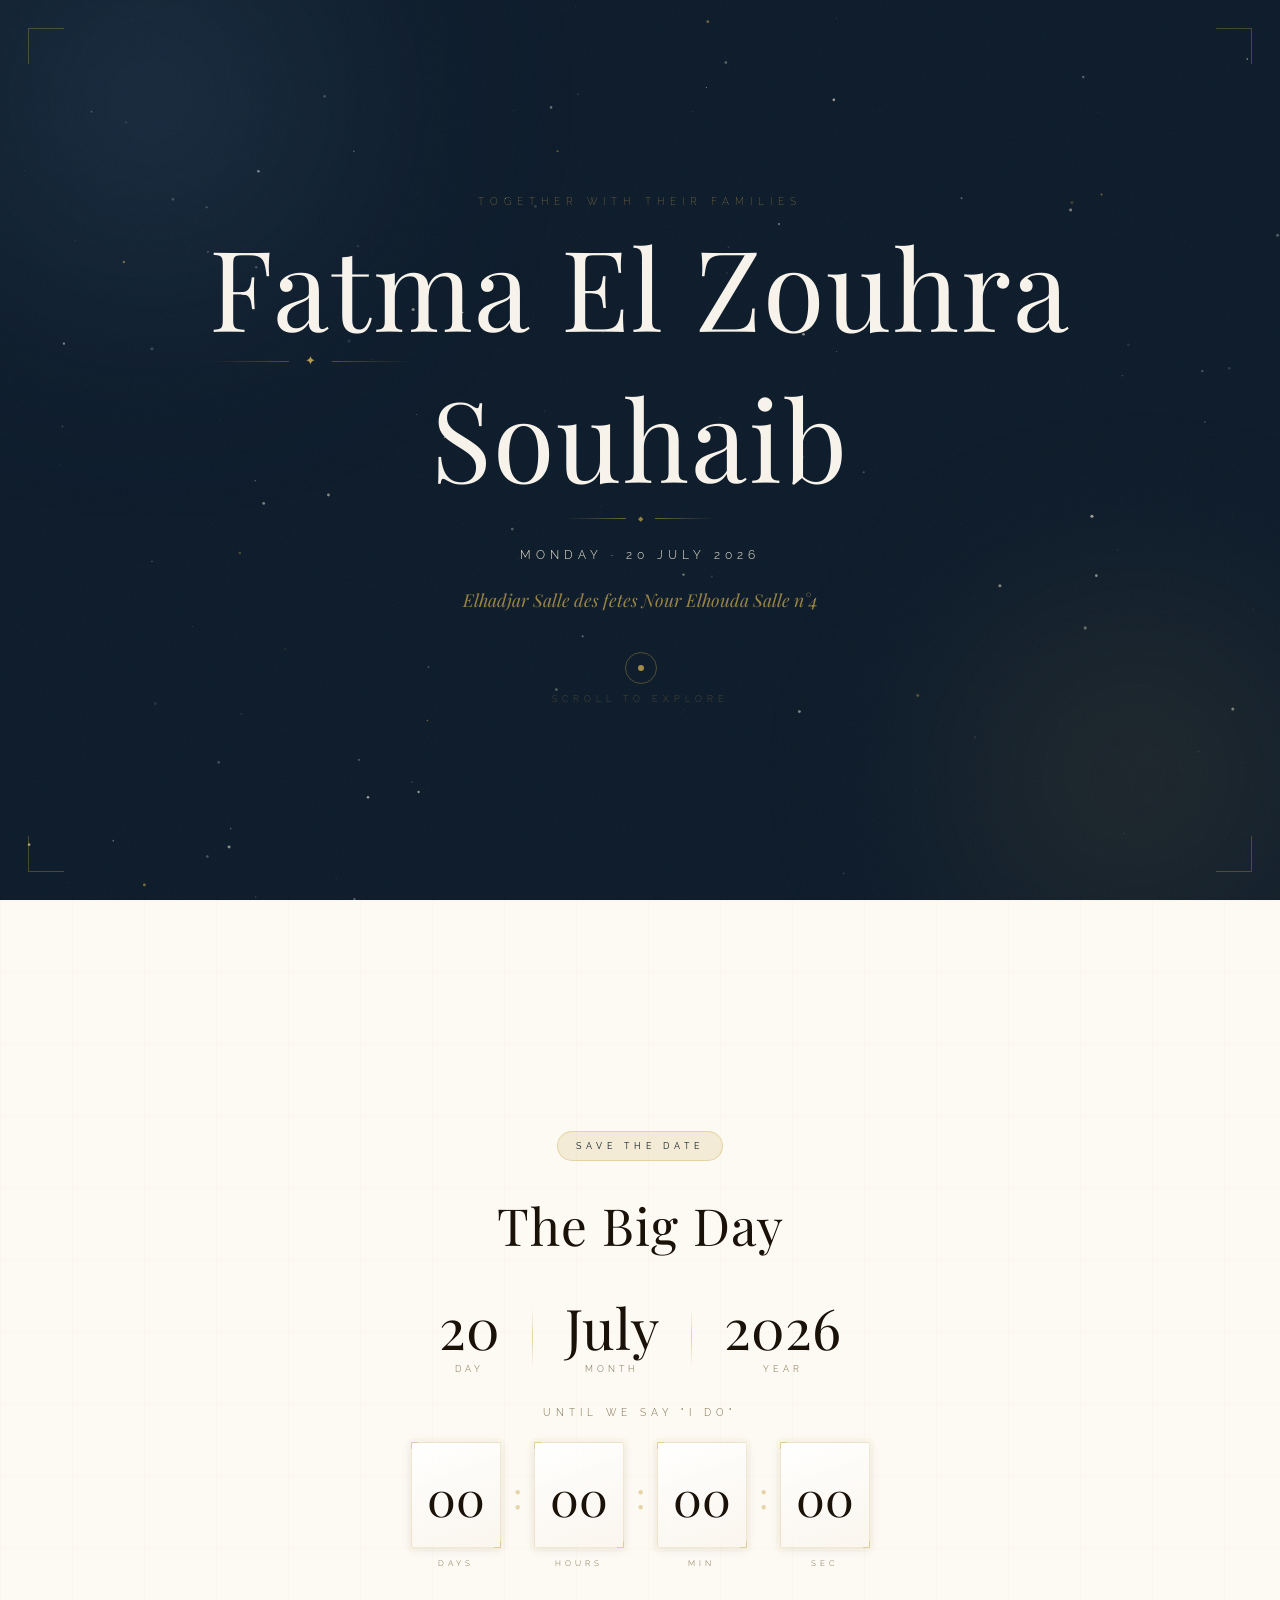
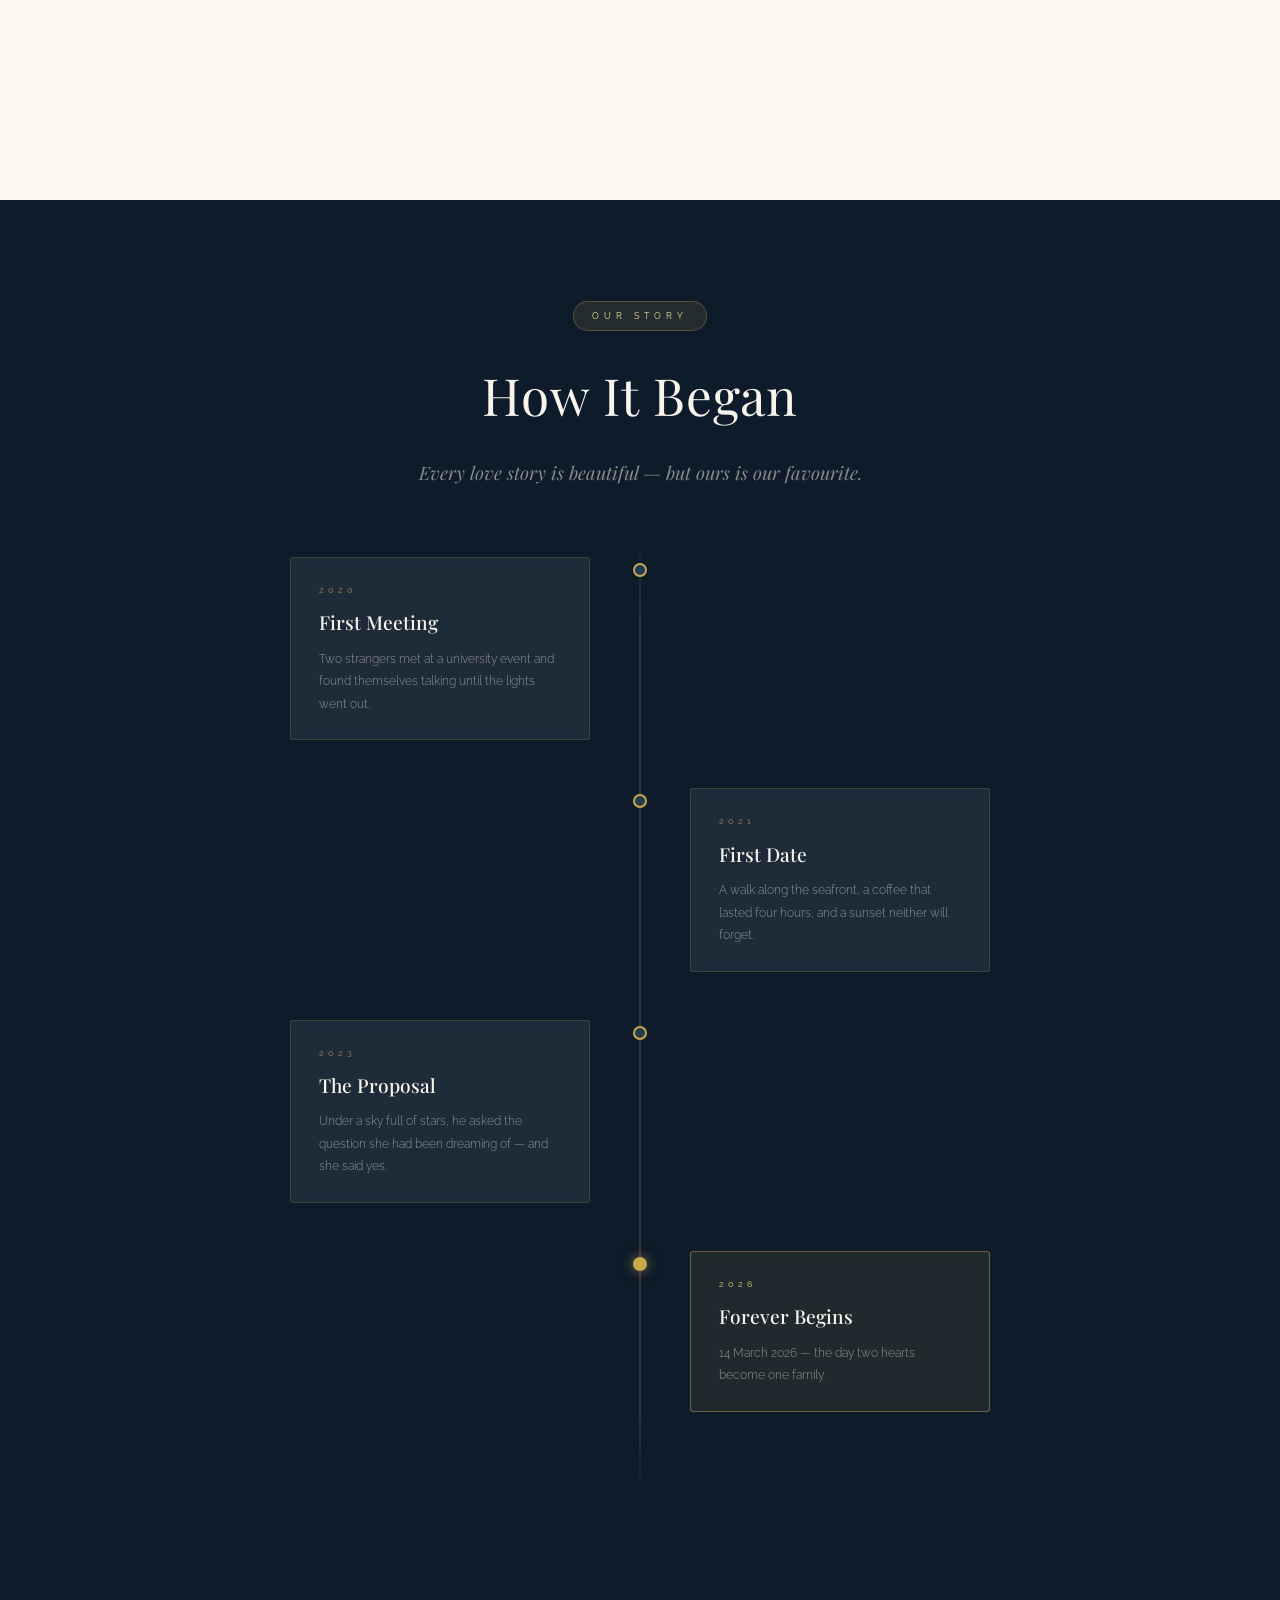
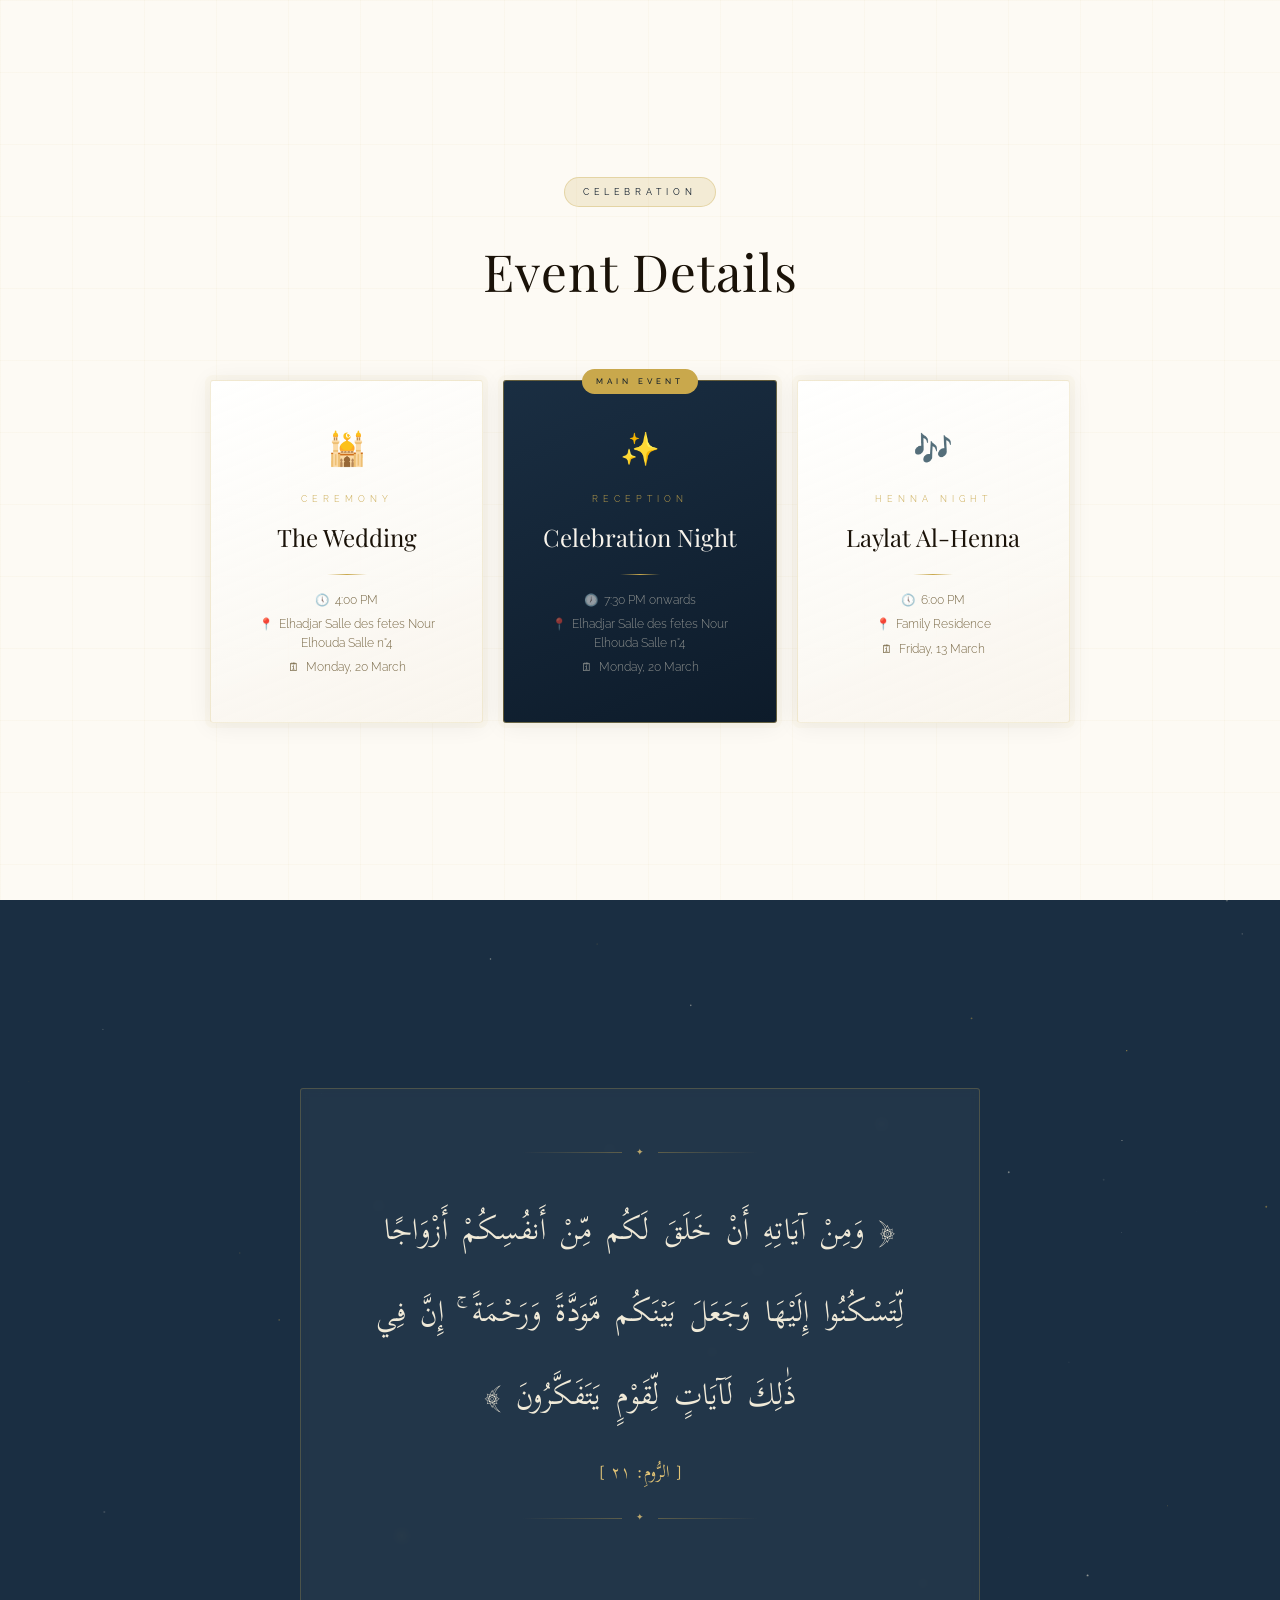
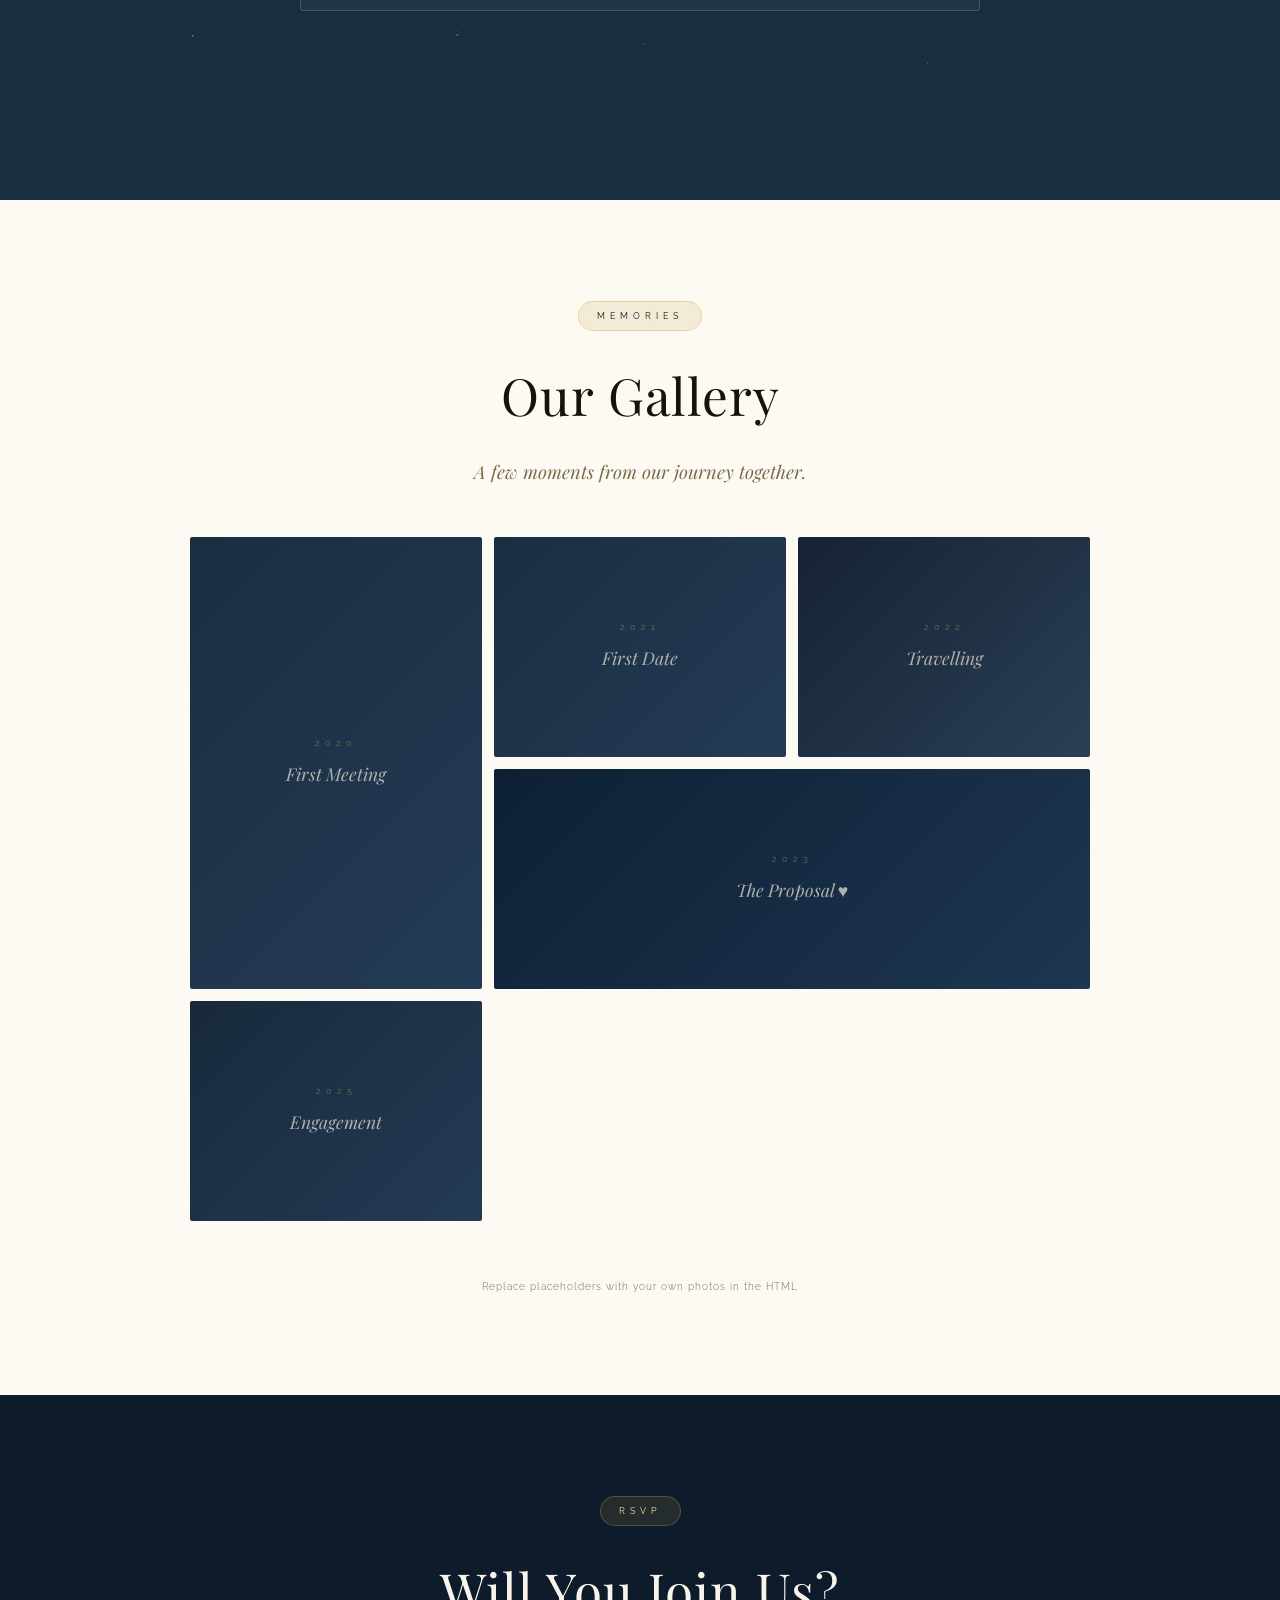
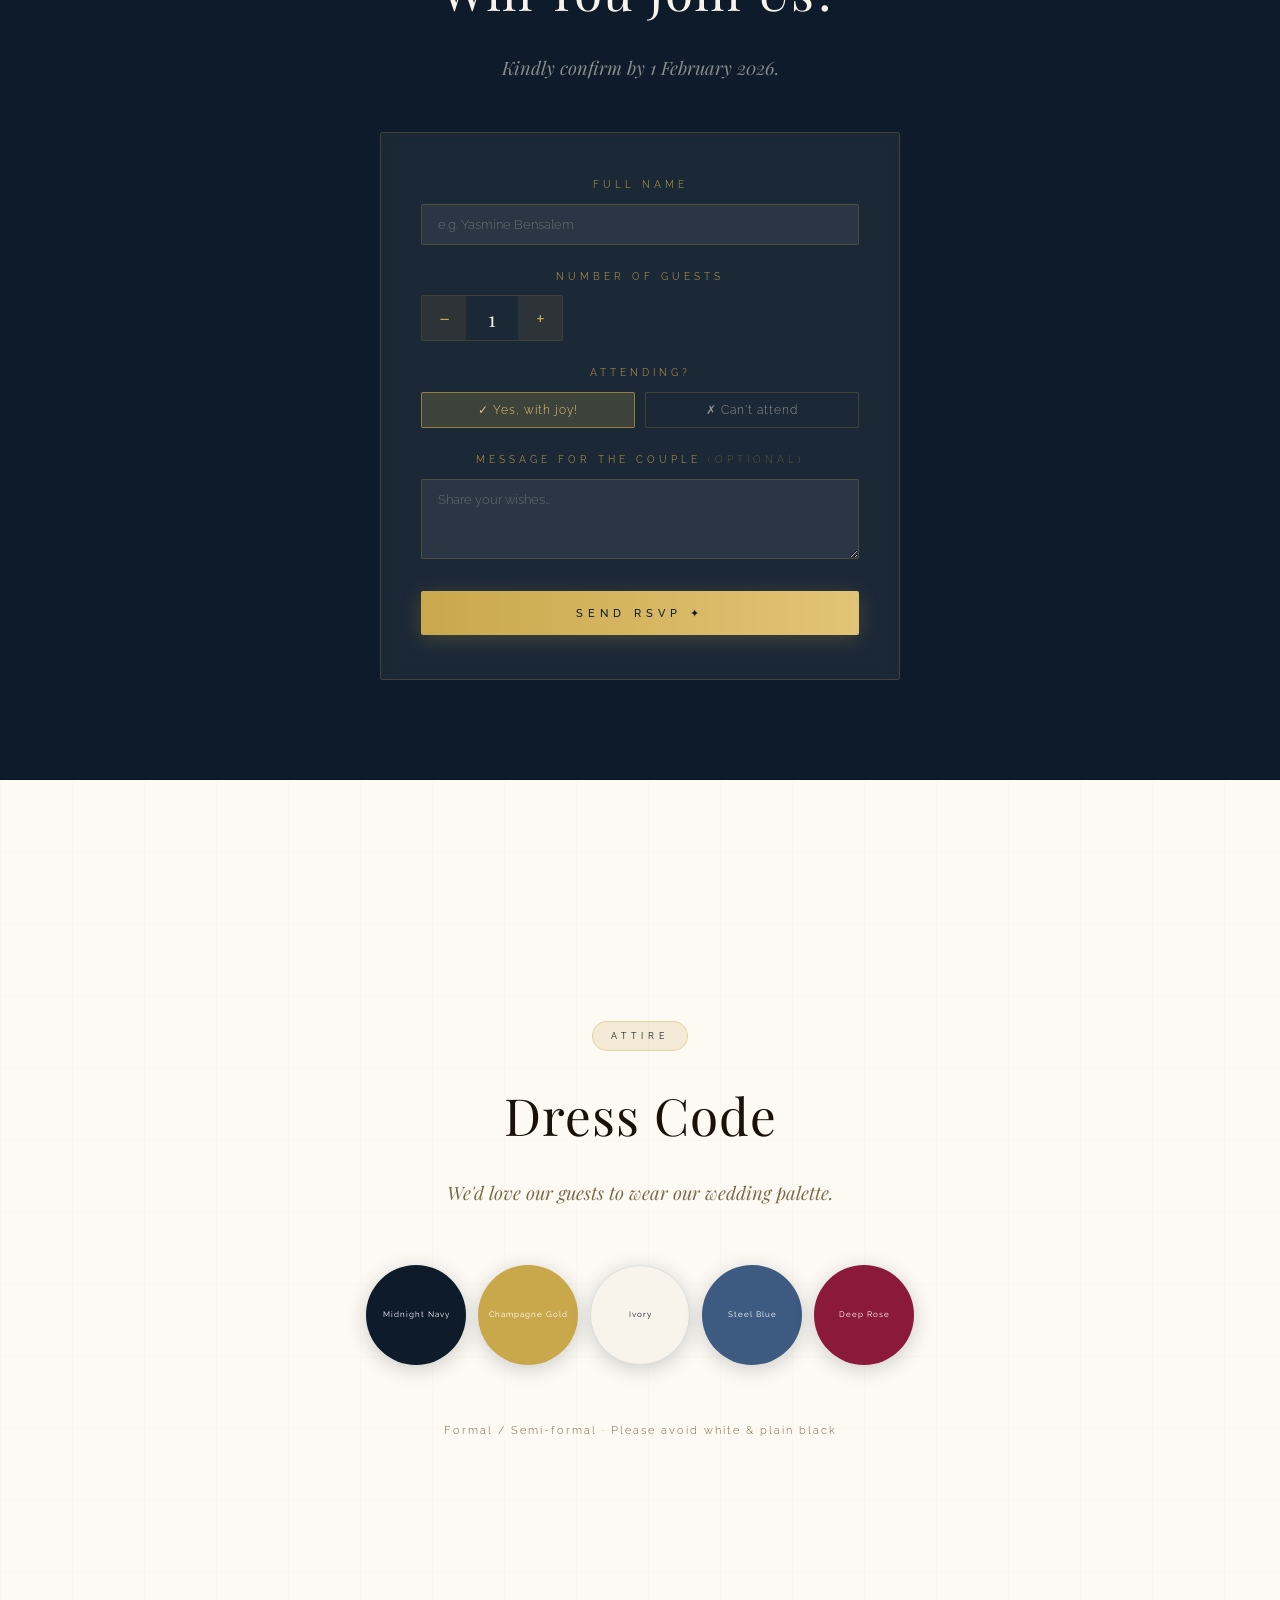
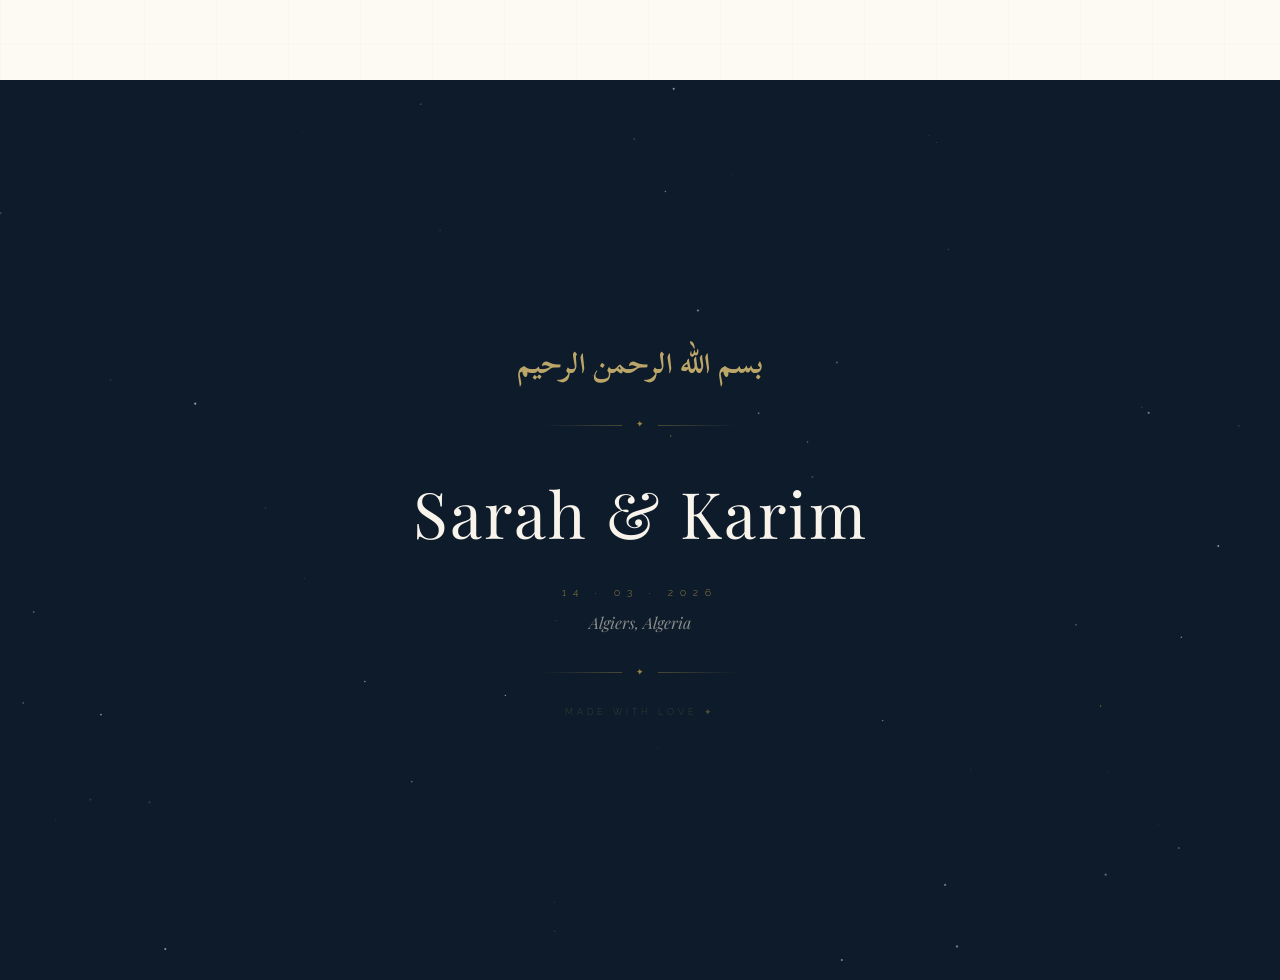
==== commit 6c2af6bc: "Add files via upload" ====
--- a/index.html
+++ b/index.html
@@ -3,7 +3,7 @@
 <head>
     <meta charset="UTF-8">
     <meta name="viewport" content="width=device-width, initial-scale=1.0">
-    <title>Sarah & Karim — Wedding 2026</title>
+    <title>Souhaib & Fatma El Zouhra — Wedding 2026</title>
     <link rel="preconnect" href="https://fonts.googleapis.com">
     <link rel="preconnect" href="https://fonts.gstatic.com" crossorigin>
     <link href="https://fonts.googleapis.com/css2?family=Playfair+Display:ital,wght@0,400;0,500;0,700;1,400;1,700&family=Raleway:wght@200;300;400;500&family=Scheherazade+New:wght@400;700&display=swap" rel="stylesheet">
@@ -28,21 +28,21 @@
     <div class="hero-inner">
         <p class="hero-pre">Together with their families</p>
         <div class="hero-names">
-            <h1 class="hero-name">Sarah</h1>
+            <h1 class="hero-name">Fatma El Zouhra</h1>
             <div class="hero-et">
                 <span class="et-line"></span>
                 <span class="et-star">✦</span>
                 <span class="et-line"></span>
             </div>
-            <h1 class="hero-name">Karim</h1>
+            <h1 class="hero-name">Souhaib</h1>
         </div>
         <div class="hero-divider">
             <span class="hd-l"></span>
             <span class="hd-d">◆</span>
             <span class="hd-l"></span>
         </div>
-        <p class="hero-date">Saturday · 14 March 2026</p>
-        <p class="hero-place">Algiers, Algeria</p>
+        <p class="hero-date">Monday · 20 July 2026</p>
+        <p class="hero-place">Elhadjar Salle des fetes Nour Elhouda Salle n°4</p>
         <div class="hero-scroll-cue">
             <div class="hsc-ring"><div class="hsc-dot"></div></div>
             <p class="hsc-txt">Scroll to explore</p>
@@ -56,9 +56,9 @@
         <span class="pill">Save the Date</span>
         <h2 class="sec-h">The Big Day</h2>
         <div class="date-row">
-            <div class="dc"><span class="dc-n">14</span><span class="dc-l">Day</span></div>
+            <div class="dc"><span class="dc-n">20</span><span class="dc-l">Day</span></div>
             <div class="dv"></div>
-            <div class="dc"><span class="dc-n">March</span><span class="dc-l">Month</span></div>
+            <div class="dc"><span class="dc-n">July</span><span class="dc-l">Month</span></div>
             <div class="dv"></div>
             <div class="dc"><span class="dc-n">2026</span><span class="dc-l">Year</span></div>
         </div>
@@ -133,11 +133,11 @@
         <div class="ev-card">
             <div class="ev-icon">🕌</div>
             <p class="ev-tag">Ceremony</p>
-            <h3 class="ev-h">The Nikah</h3>
+            <h3 class="ev-h">The Wedding </h3>
             <div class="ev-div"></div>
-            <p class="ev-d">🕔 &nbsp;5:00 PM</p>
-            <p class="ev-d">📍 &nbsp;Grande Mosquée, Alger</p>
-            <p class="ev-d">🗓 &nbsp;Saturday, 14 March</p>
+            <p class="ev-d">🕔 &nbsp;4:00 PM</p>
+            <p class="ev-d">📍 &nbsp;Elhadjar Salle des fetes Nour Elhouda Salle n°4</p>
+            <p class="ev-d">🗓 &nbsp;Monday, 20 March</p>
         </div>
         <div class="ev-card ev-featured">
             <span class="ev-badge">Main Event</span>
@@ -146,8 +146,8 @@
             <h3 class="ev-h">Celebration Night</h3>
             <div class="ev-div"></div>
             <p class="ev-d">🕖 &nbsp;7:30 PM onwards</p>
-            <p class="ev-d">📍 &nbsp;Palais des Congrès, Alger</p>
-            <p class="ev-d">🗓 &nbsp;Saturday, 14 March</p>
+            <p class="ev-d">📍 &nbsp;Elhadjar Salle des fetes Nour Elhouda Salle n°4</p>
+            <p class="ev-d">🗓 &nbsp;Monday, 20 March</p>
         </div>
         <div class="ev-card">
             <div class="ev-icon">🎶</div>
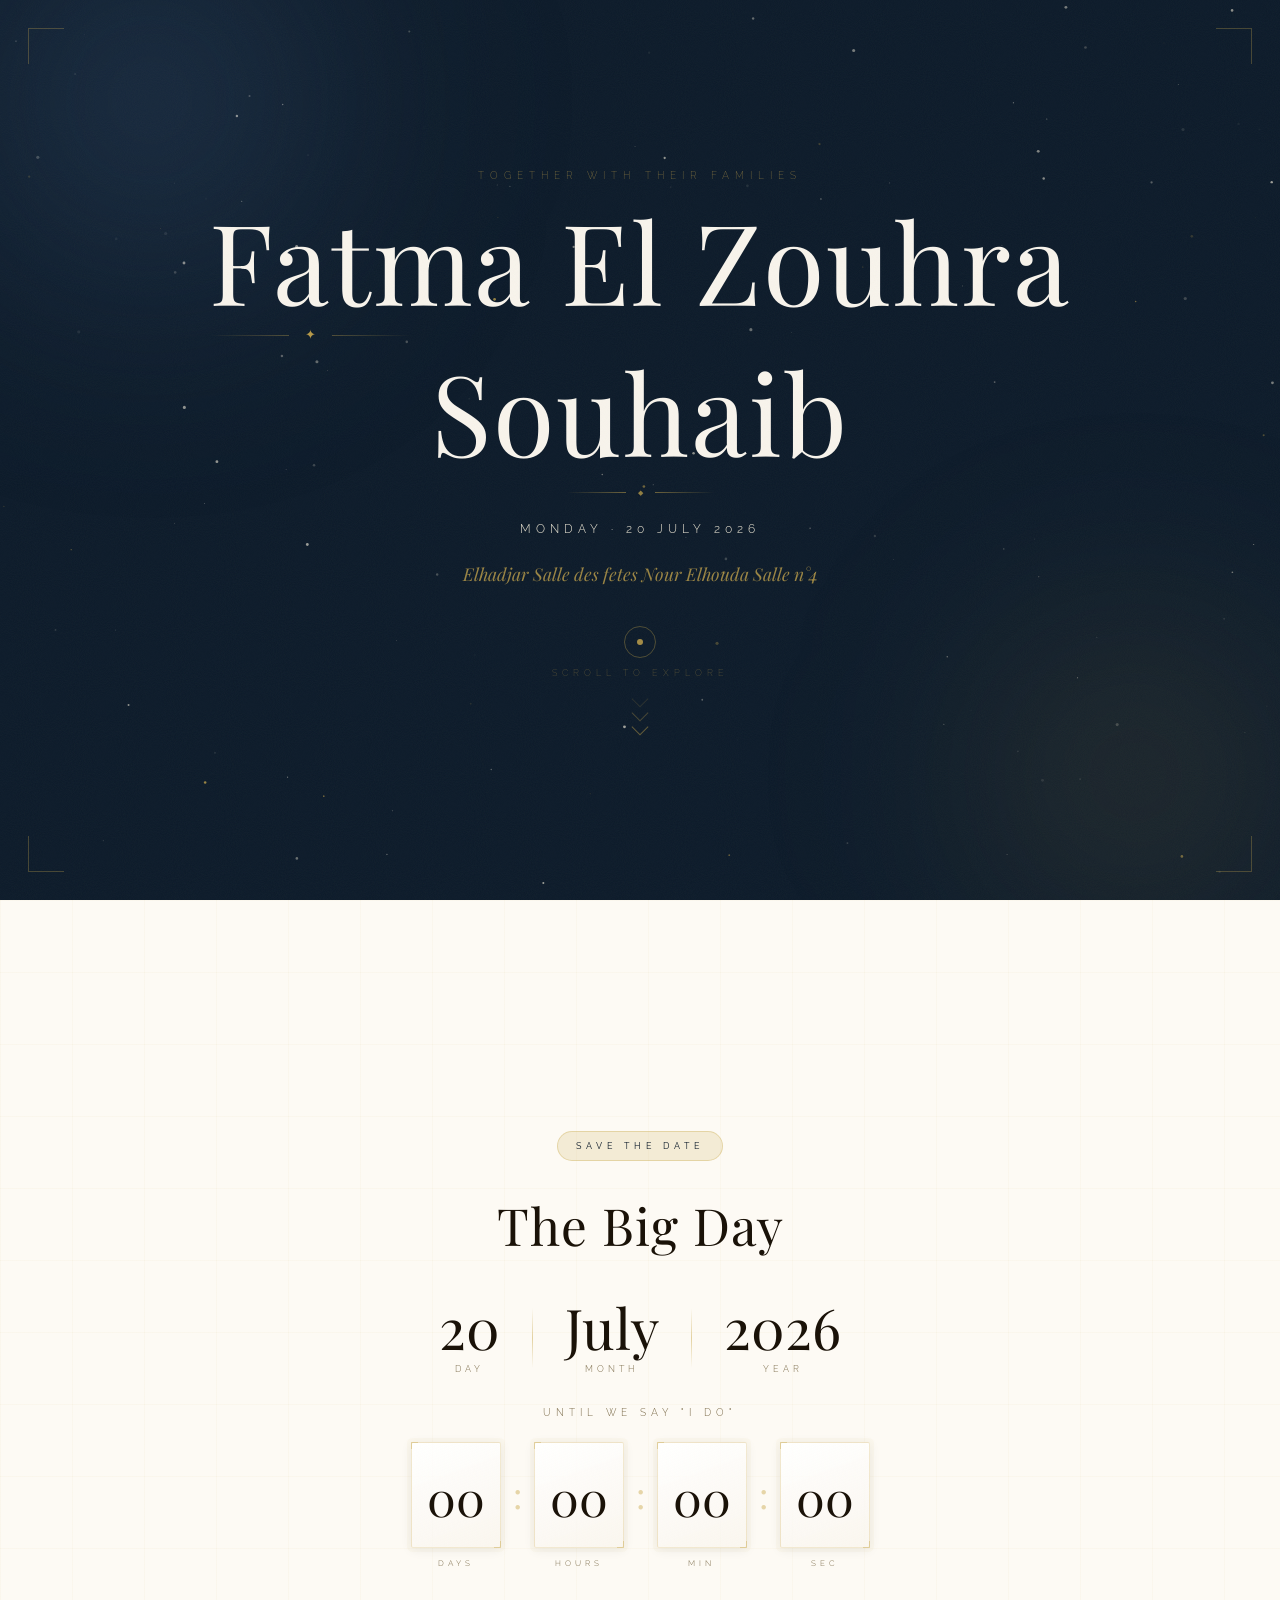
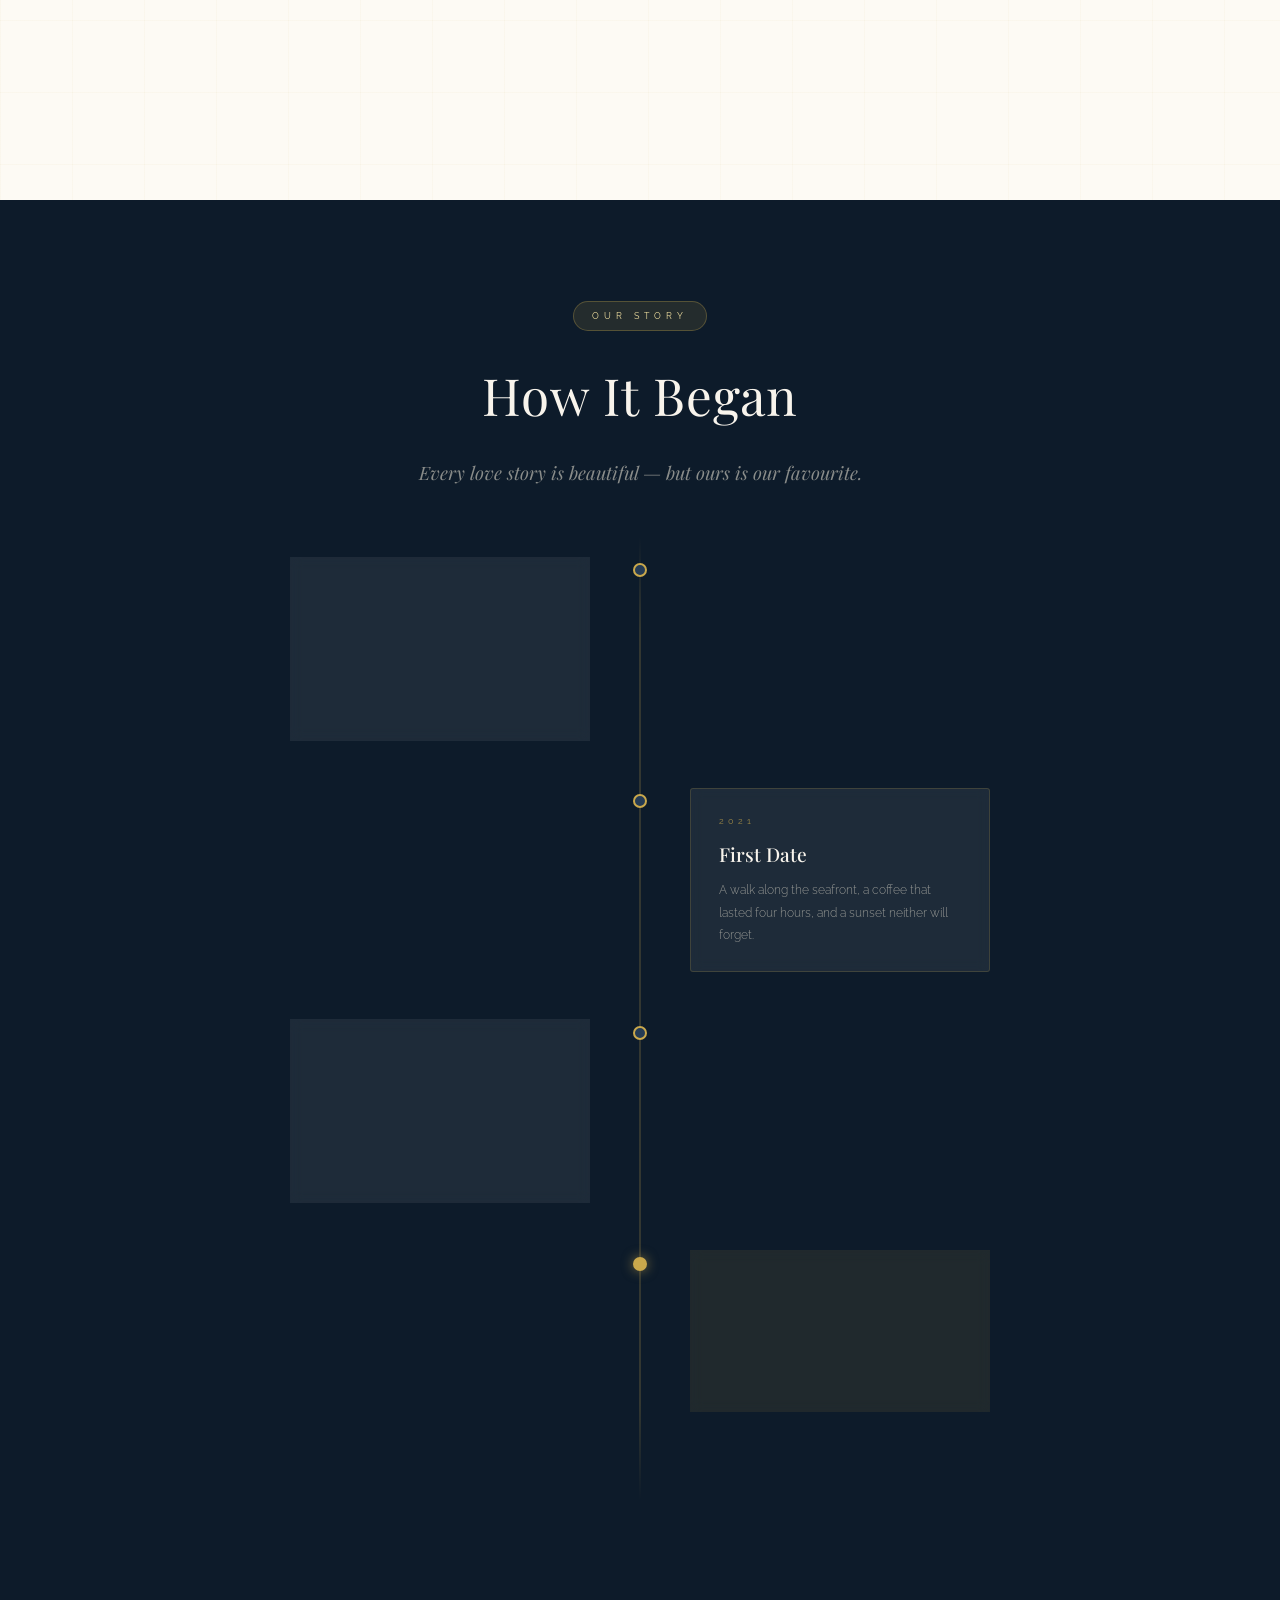
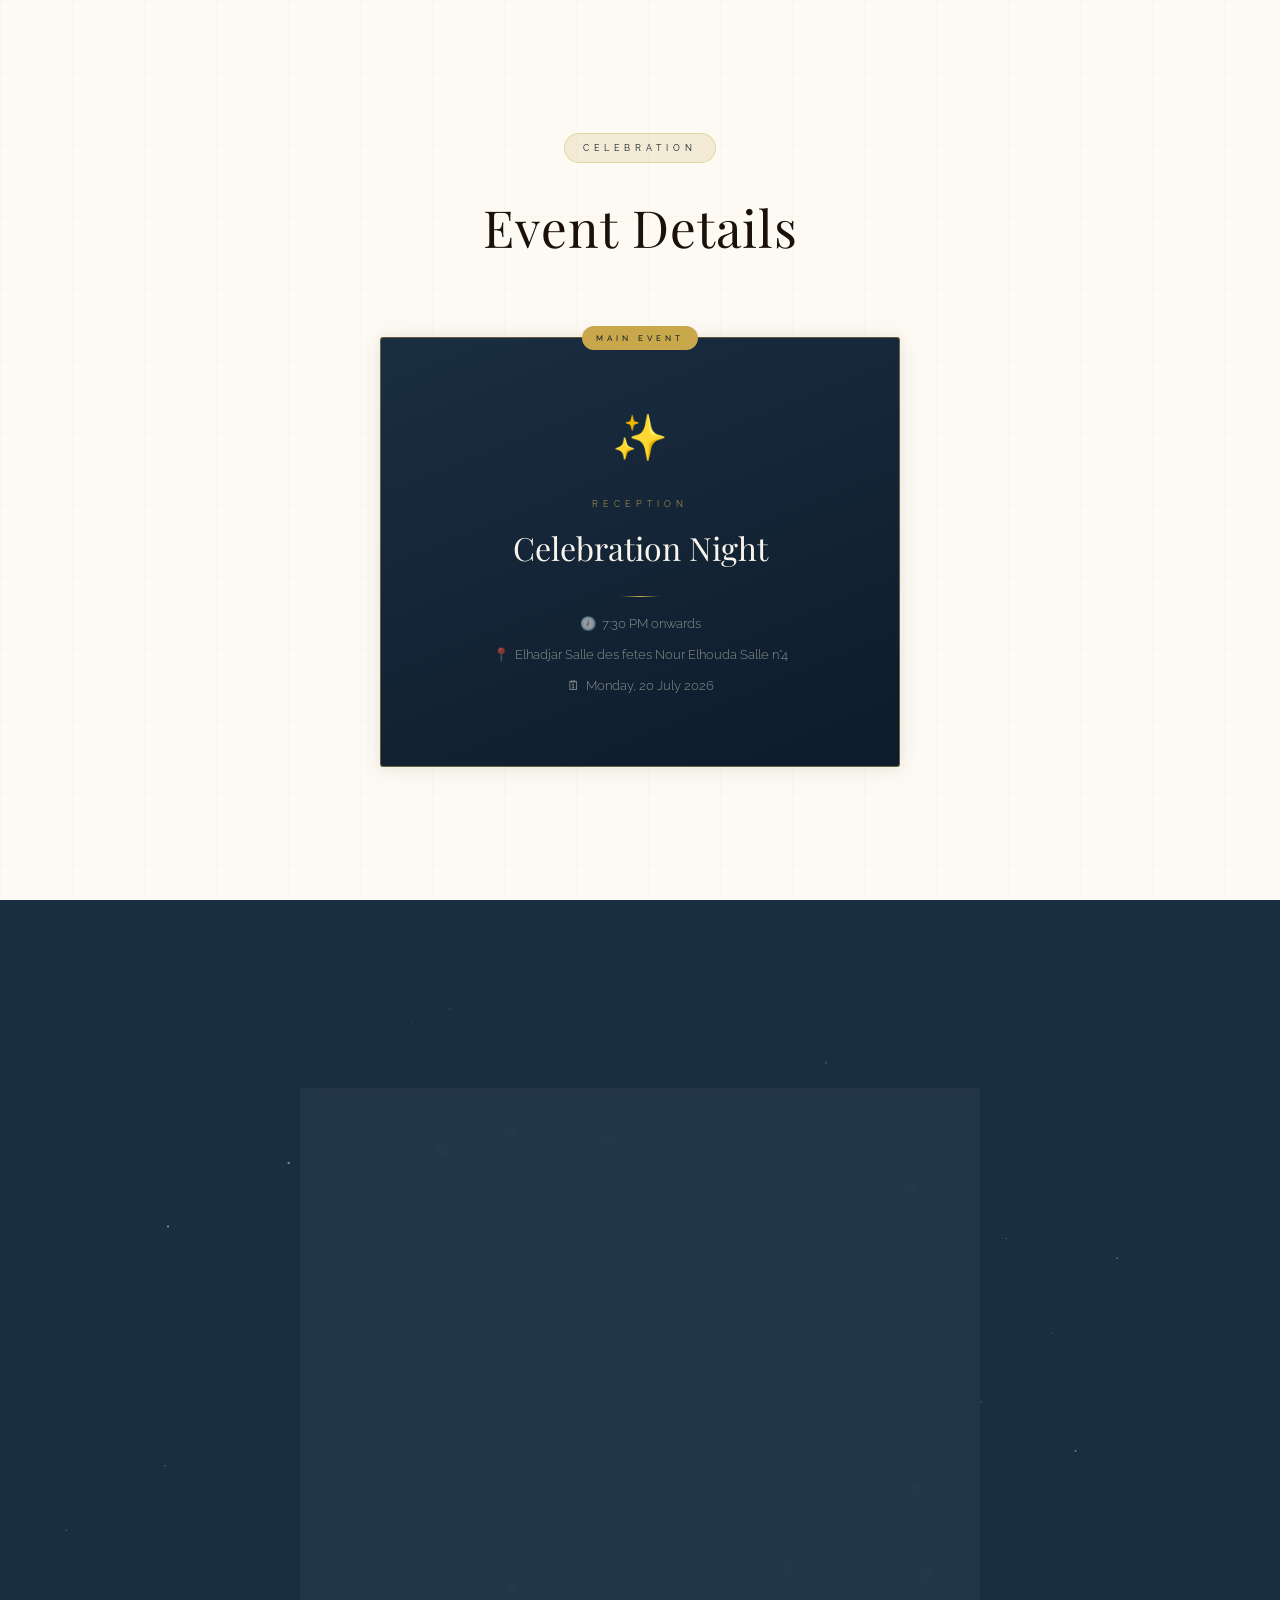
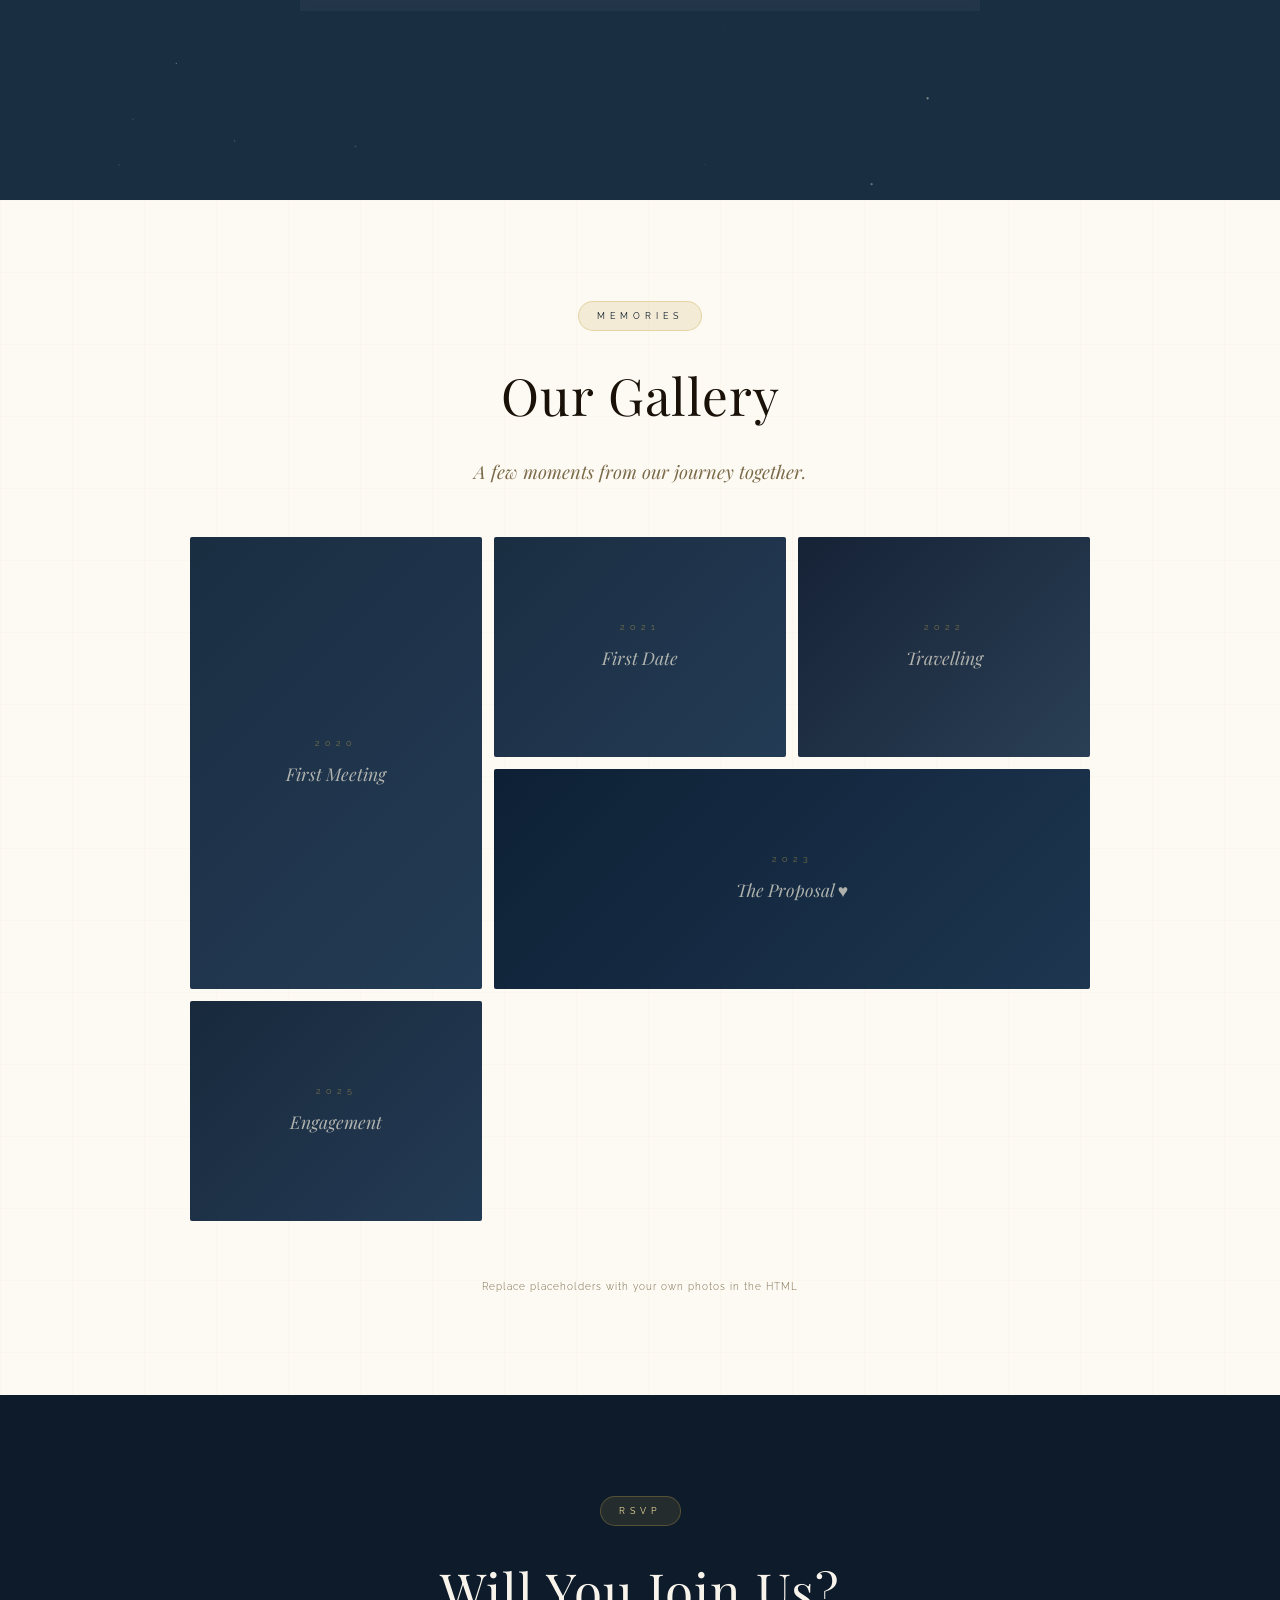
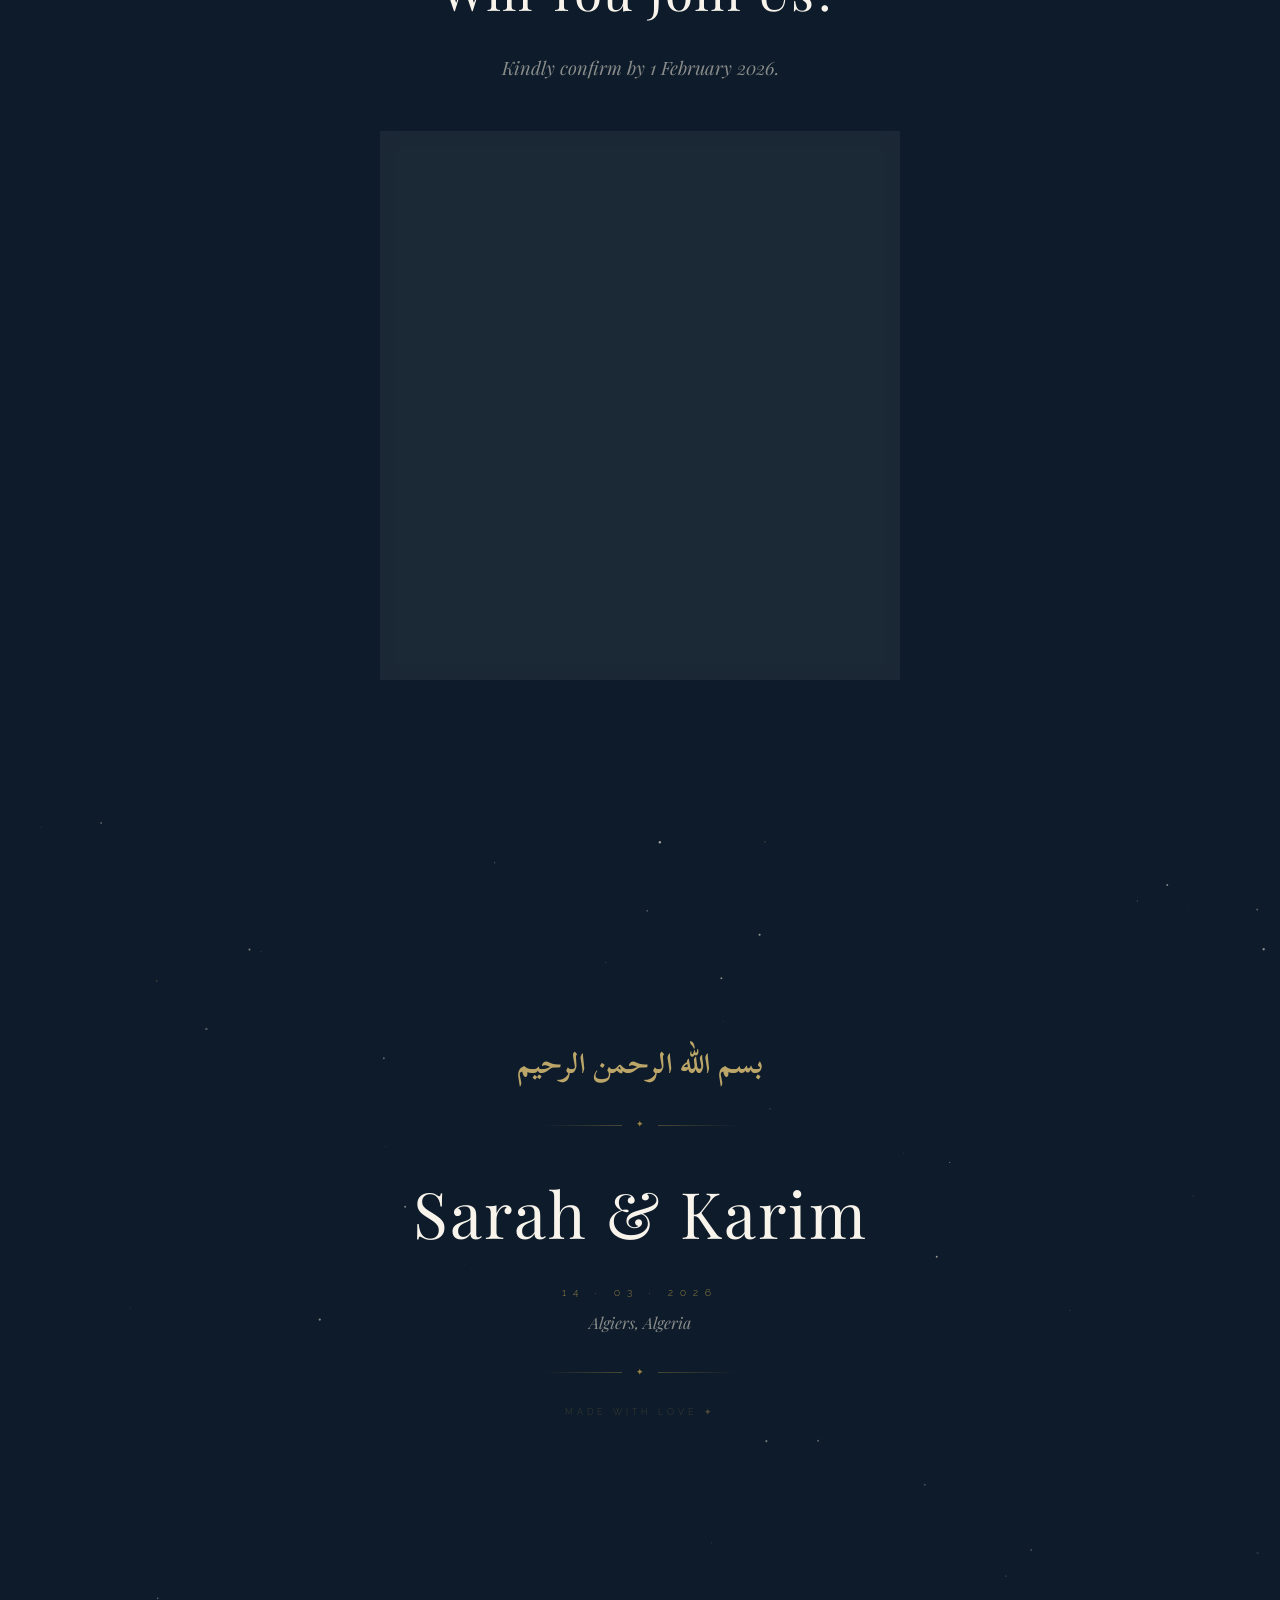
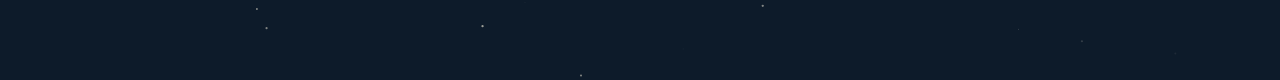
==== commit 31dd90e3: "Add files via upload" ====
--- a/index.html
+++ b/index.html
@@ -46,6 +46,11 @@
         <div class="hero-scroll-cue">
             <div class="hsc-ring"><div class="hsc-dot"></div></div>
             <p class="hsc-txt">Scroll to explore</p>
+            <div class="hsc-arrows">
+                <span class="hsc-arrow"></span>
+                <span class="hsc-arrow"></span>
+                <span class="hsc-arrow"></span>
+            </div>
         </div>
     </div>
 </section>
@@ -129,17 +134,8 @@
         <span class="pill">Celebration</span>
         <h2 class="sec-h">Event Details</h2>
     </div>
-    <div class="events-grid reveal">
-        <div class="ev-card">
-            <div class="ev-icon">🕌</div>
-            <p class="ev-tag">Ceremony</p>
-            <h3 class="ev-h">The Wedding </h3>
-            <div class="ev-div"></div>
-            <p class="ev-d">🕔 &nbsp;4:00 PM</p>
-            <p class="ev-d">📍 &nbsp;Elhadjar Salle des fetes Nour Elhouda Salle n°4</p>
-            <p class="ev-d">🗓 &nbsp;Monday, 20 March</p>
-        </div>
-        <div class="ev-card ev-featured">
+    <div class="events-grid events-solo reveal">
+        <div class="ev-card ev-featured ev-featured-big">
             <span class="ev-badge">Main Event</span>
             <div class="ev-icon">✨</div>
             <p class="ev-tag">Reception</p>
@@ -147,16 +143,7 @@
             <div class="ev-div"></div>
             <p class="ev-d">🕖 &nbsp;7:30 PM onwards</p>
             <p class="ev-d">📍 &nbsp;Elhadjar Salle des fetes Nour Elhouda Salle n°4</p>
-            <p class="ev-d">🗓 &nbsp;Monday, 20 March</p>
-        </div>
-        <div class="ev-card">
-            <div class="ev-icon">🎶</div>
-            <p class="ev-tag">Henna Night</p>
-            <h3 class="ev-h">Laylat Al-Henna</h3>
-            <div class="ev-div"></div>
-            <p class="ev-d">🕔 &nbsp;6:00 PM</p>
-            <p class="ev-d">📍 &nbsp;Family Residence</p>
-            <p class="ev-d">🗓 &nbsp;Friday, 13 March</p>
+            <p class="ev-d">🗓 &nbsp;Monday, 20 July 2026</p>
         </div>
     </div>
 </section>
@@ -234,22 +221,6 @@
     </div>
 </section>
 
-<!-- ══ DRESS CODE ══ -->
-<section class="sec s-light" id="s-dress">
-    <div class="reveal">
-        <span class="pill">Attire</span>
-        <h2 class="sec-h">Dress Code</h2>
-        <p class="sec-sub">We'd love our guests to wear our wedding palette.</p>
-    </div>
-    <div class="palette reveal">
-        <div class="ps" style="background:#0D1B2A"><span class="ps-n">Midnight Navy</span></div>
-        <div class="ps" style="background:#C9A84C"><span class="ps-n">Champagne Gold</span></div>
-        <div class="ps" style="background:#F8F4EC;border:1px solid #ddd"><span class="ps-n" style="color:#0D1B2A">Ivory</span></div>
-        <div class="ps" style="background:#3D5A80"><span class="ps-n">Steel Blue</span></div>
-        <div class="ps" style="background:#8B1A3A"><span class="ps-n">Deep Rose</span></div>
-    </div>
-    <p class="dress-note reveal">Formal / Semi-formal · Please avoid white &amp; plain black</p>
-</section>
 
 <!-- ══ CLOSING ══ -->
 <section class="sec s-closing" id="s-close">
--- a/styles.css
+++ b/styles.css
@@ -152,6 +152,20 @@
     letter-spacing:5px;text-transform:uppercase;color:rgba(201,168,76,.45);
 }
 
+/* Scroll cue chevron arrows */
+.hsc-arrows{display:flex;flex-direction:column;align-items:center;gap:2px;margin-top:4px;}
+.hsc-arrow{
+    display:block;width:12px;height:12px;
+    border-right:1px solid rgba(201,168,76,.5);
+    border-bottom:1px solid rgba(201,168,76,.5);
+    transform:rotate(45deg);
+    animation:arrowFade 1.6s ease-in-out infinite;
+}
+.hsc-arrow:nth-child(1){animation-delay:0s;opacity:.3;}
+.hsc-arrow:nth-child(2){animation-delay:.2s;opacity:.6;}
+.hsc-arrow:nth-child(3){animation-delay:.4s;opacity:.9;}
+@keyframes arrowFade{0%,100%{opacity:.15;}50%{opacity:.85;}}
+
 @keyframes heroFade{from{opacity:0;transform:translateY(14px);}to{opacity:1;transform:translateY(0);}}
 
 /* ═══════════════════════════════════════════
@@ -553,27 +567,18 @@
 .rth-p{font-family:var(--ff-serif);font-size:1.05rem;font-style:italic;color:var(--on-dark-dim);margin-bottom:8px;}
 .rth-names{font-family:var(--ff-serif);font-size:.9rem;font-style:italic;color:rgba(201,168,76,.65);}
 
-/* ═══════════════════════════════════════════
-   DRESS CODE
-   ═══════════════════════════════════════════ */
-
-.palette{display:flex;gap:12px;justify-content:center;flex-wrap:wrap;margin-top:8px;}
-.ps{
-    width:clamp(70px,18vw,100px);height:clamp(70px,18vw,100px);
-    border-radius:50%;display:flex;align-items:center;justify-content:center;
-    transition:transform .3s var(--ease),box-shadow .3s;
-    box-shadow:0 4px 20px rgba(13,27,42,.2);cursor:default;
-}
-.ps:hover{transform:translateY(-6px) scale(1.06);box-shadow:0 12px 32px rgba(13,27,42,.25);}
-.ps-n{
-    font-family:var(--ff-sans);font-size:.52rem;font-weight:400;
-    letter-spacing:1px;color:#fff;text-align:center;padding:0 8px;line-height:1.4;
-}
-
-.dress-note{
-    font-family:var(--ff-sans);font-size:.68rem;font-weight:300;
-    letter-spacing:2px;color:var(--ink-soft);text-align:center;margin-top:8px;
-}
+/* Solo featured event card */
+.events-solo{
+    display:flex;justify-content:center;
+    width:100%;max-width:860px;
+}
+.ev-featured-big{
+    max-width:520px;width:100%;
+    padding:60px 56px;
+}
+.ev-featured-big .ev-icon{font-size:2.8rem;margin-bottom:20px;}
+.ev-featured-big .ev-h{font-size:2rem;margin-bottom:20px;}
+.ev-featured-big .ev-d{font-size:.82rem;margin-bottom:10px;}
 
 /* ═══════════════════════════════════════════
    CLOSING SECTION
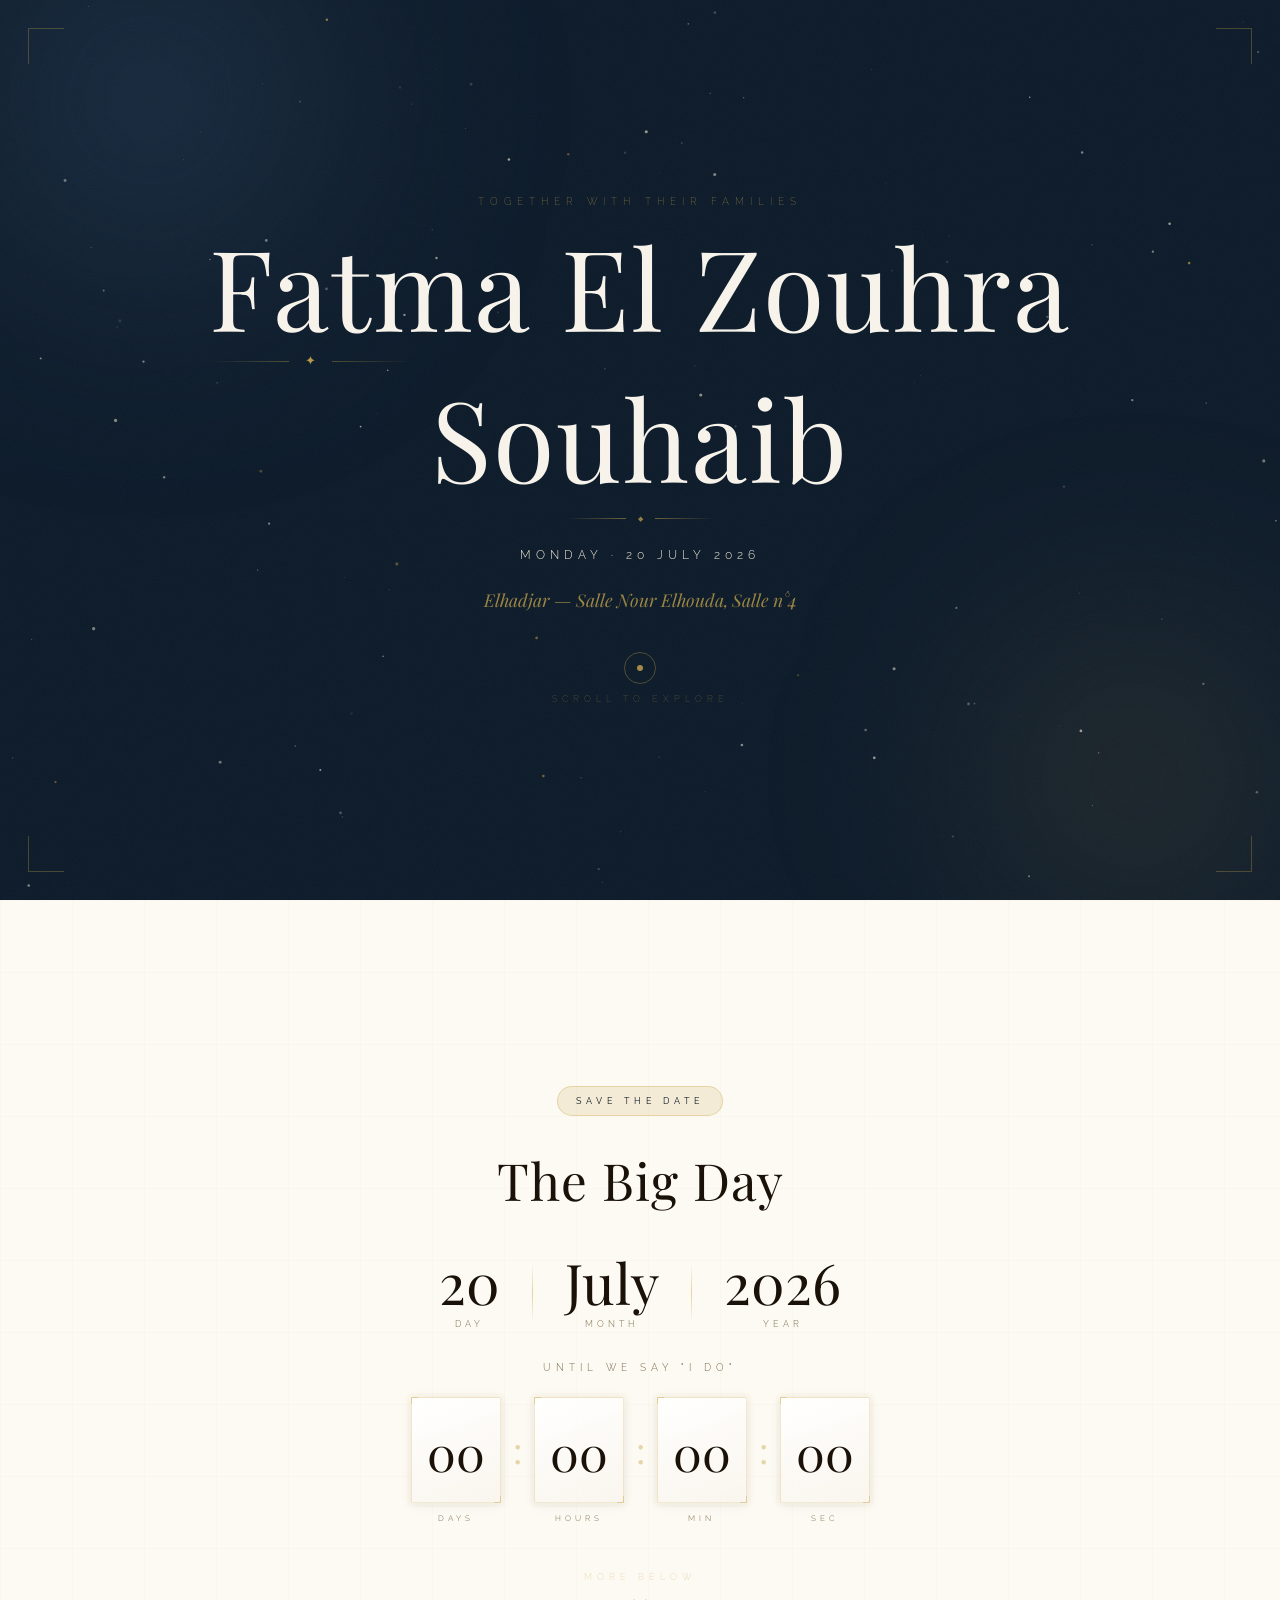
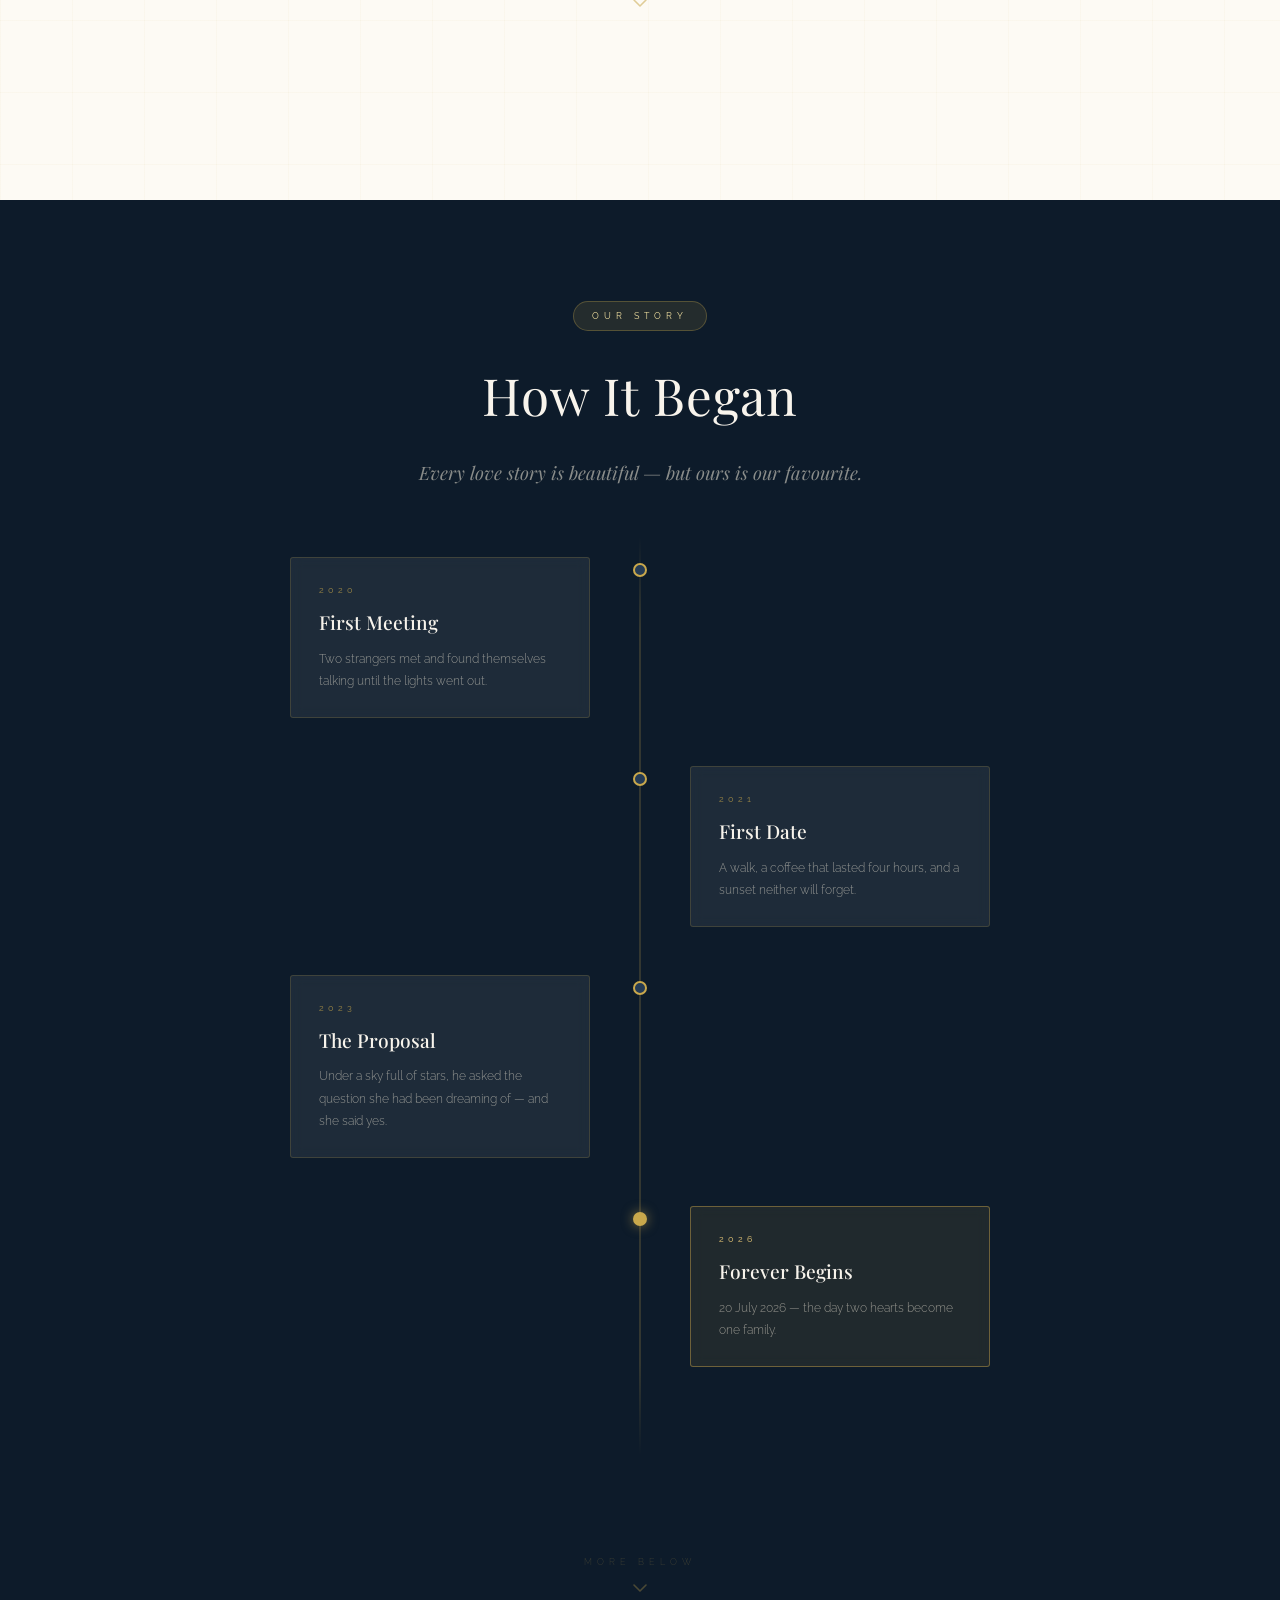
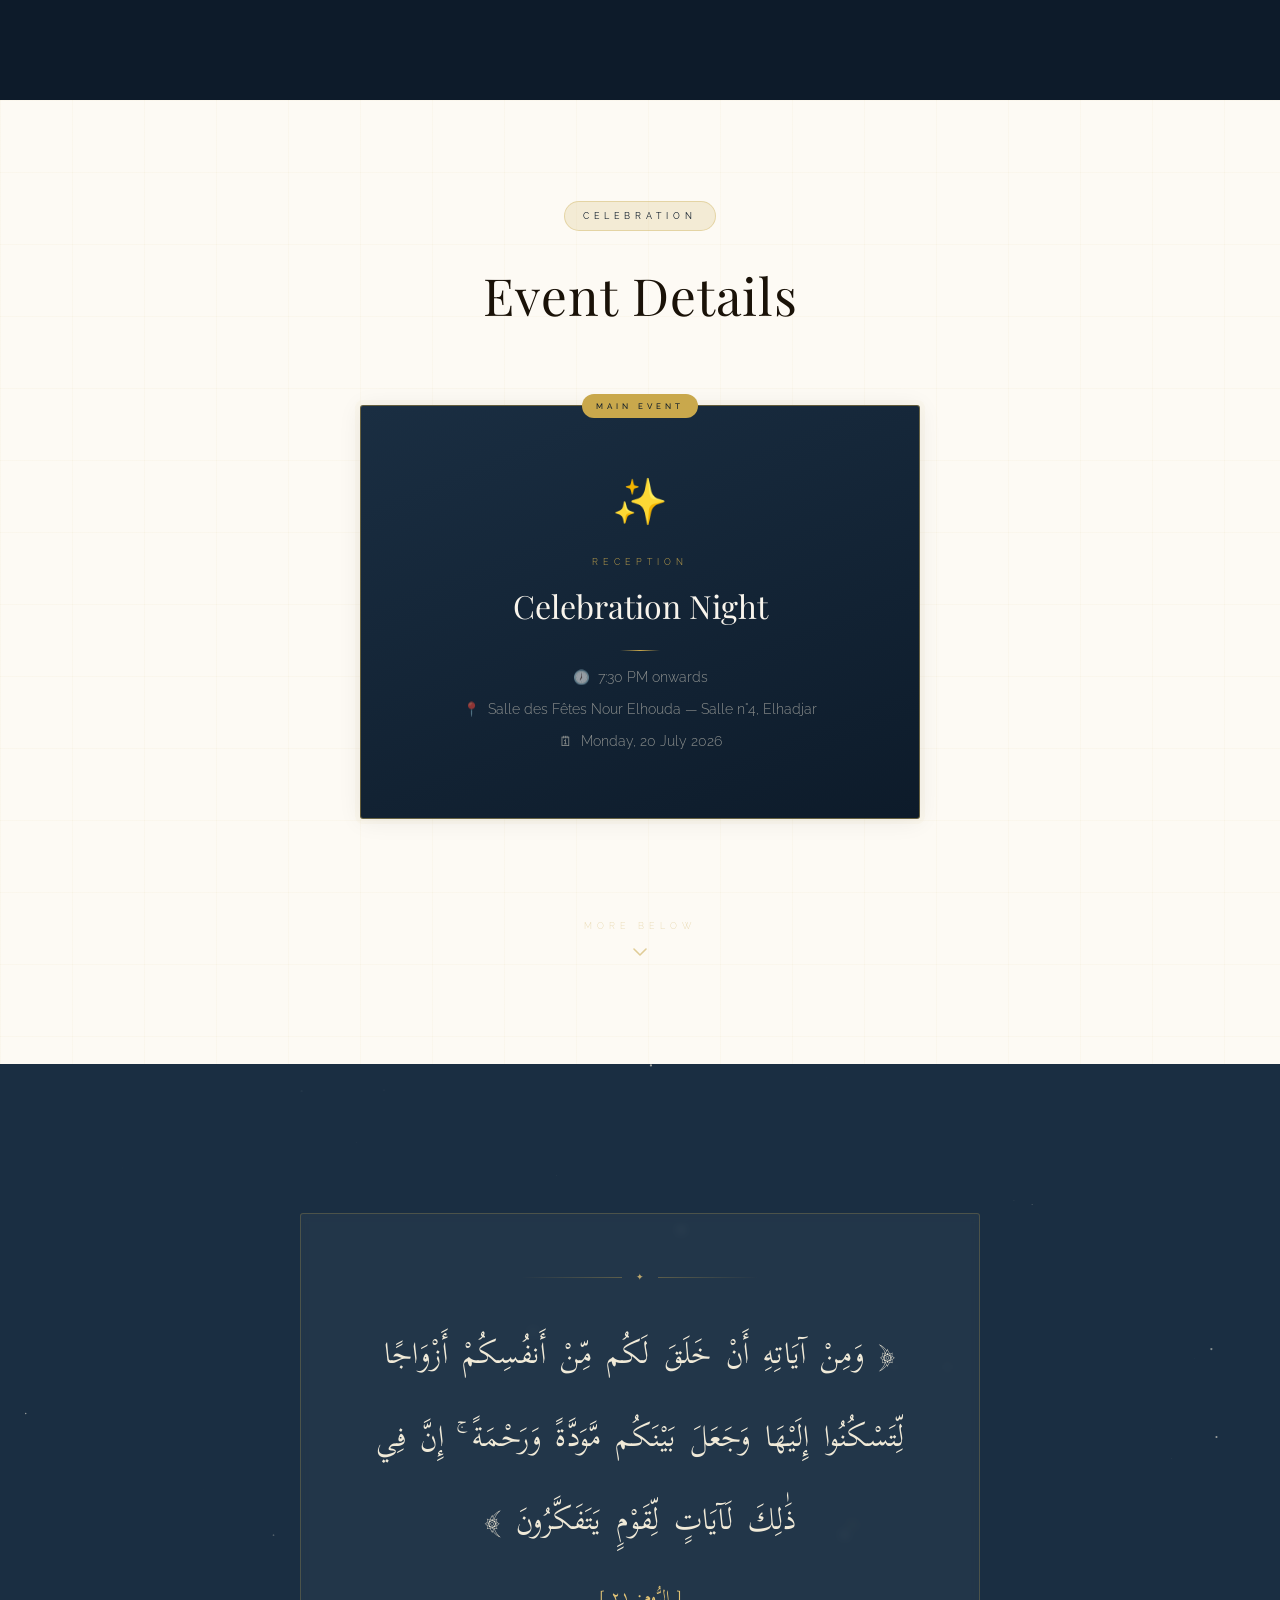
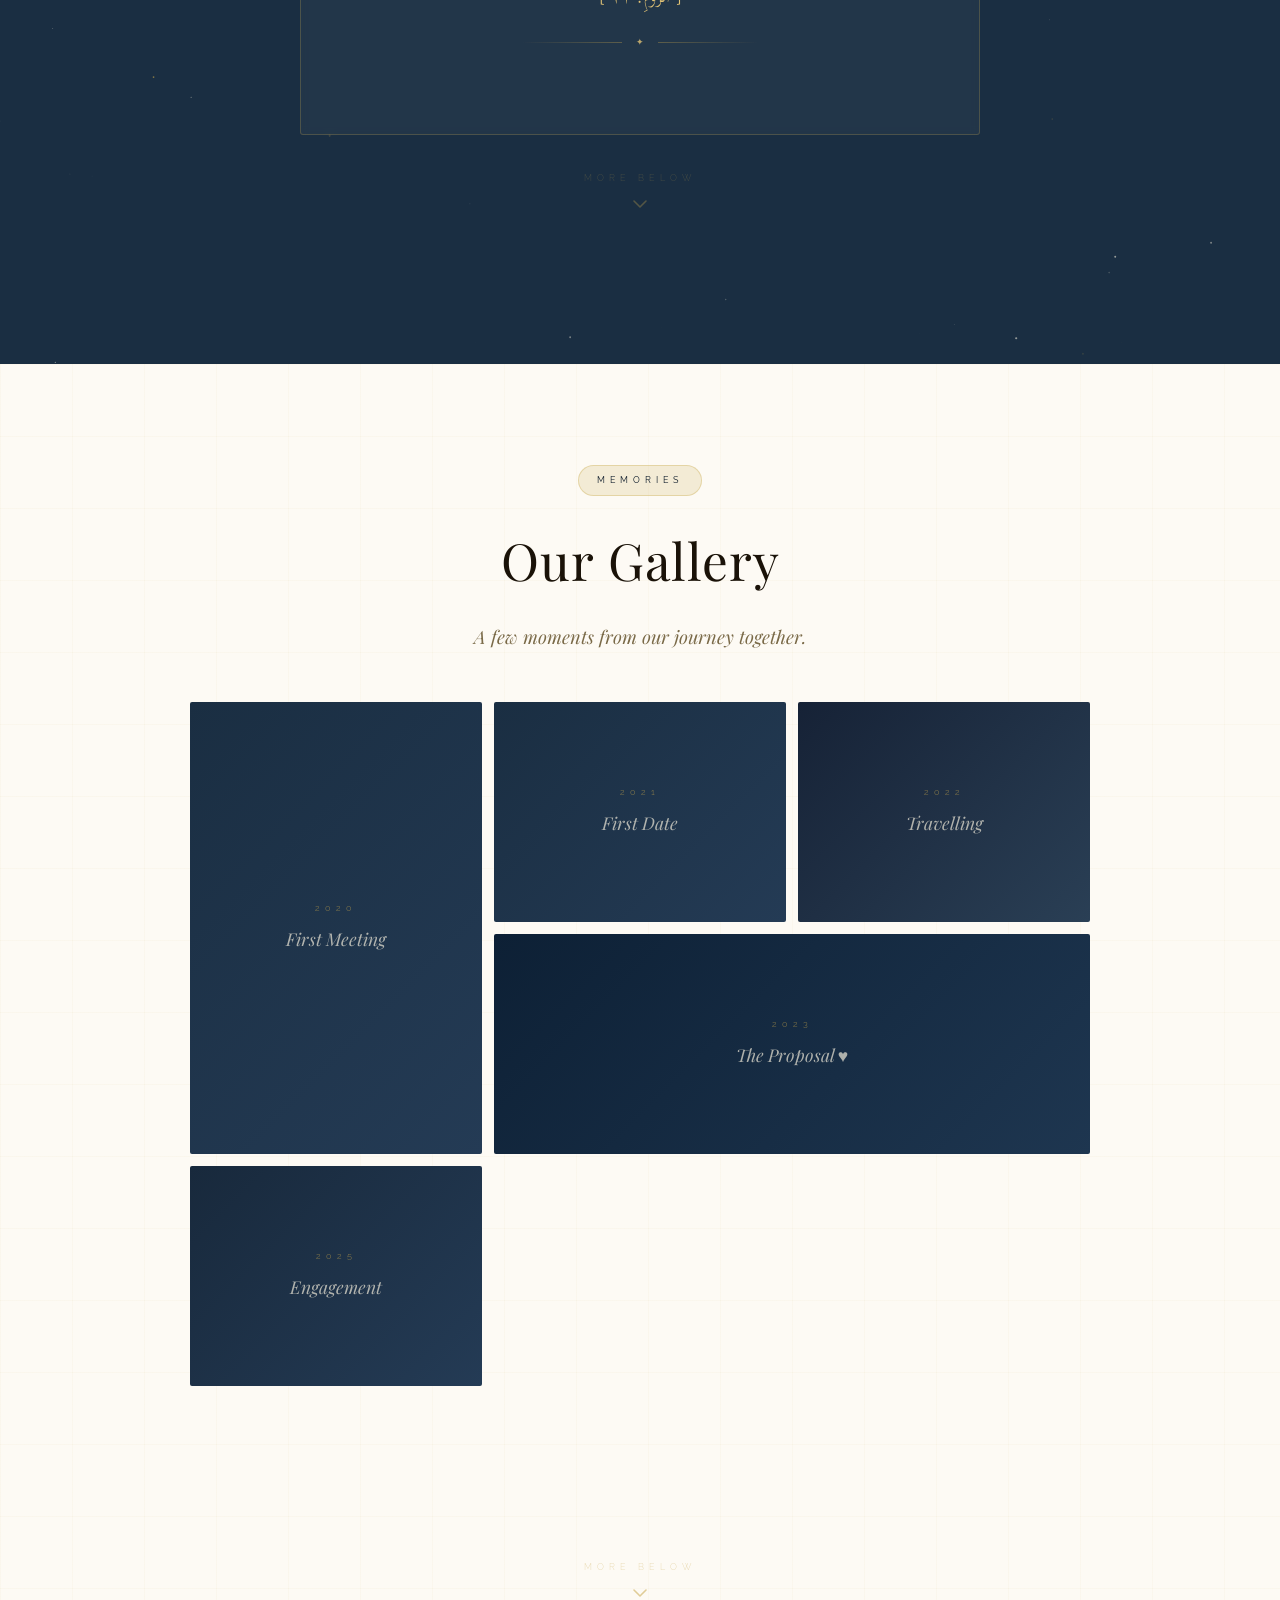
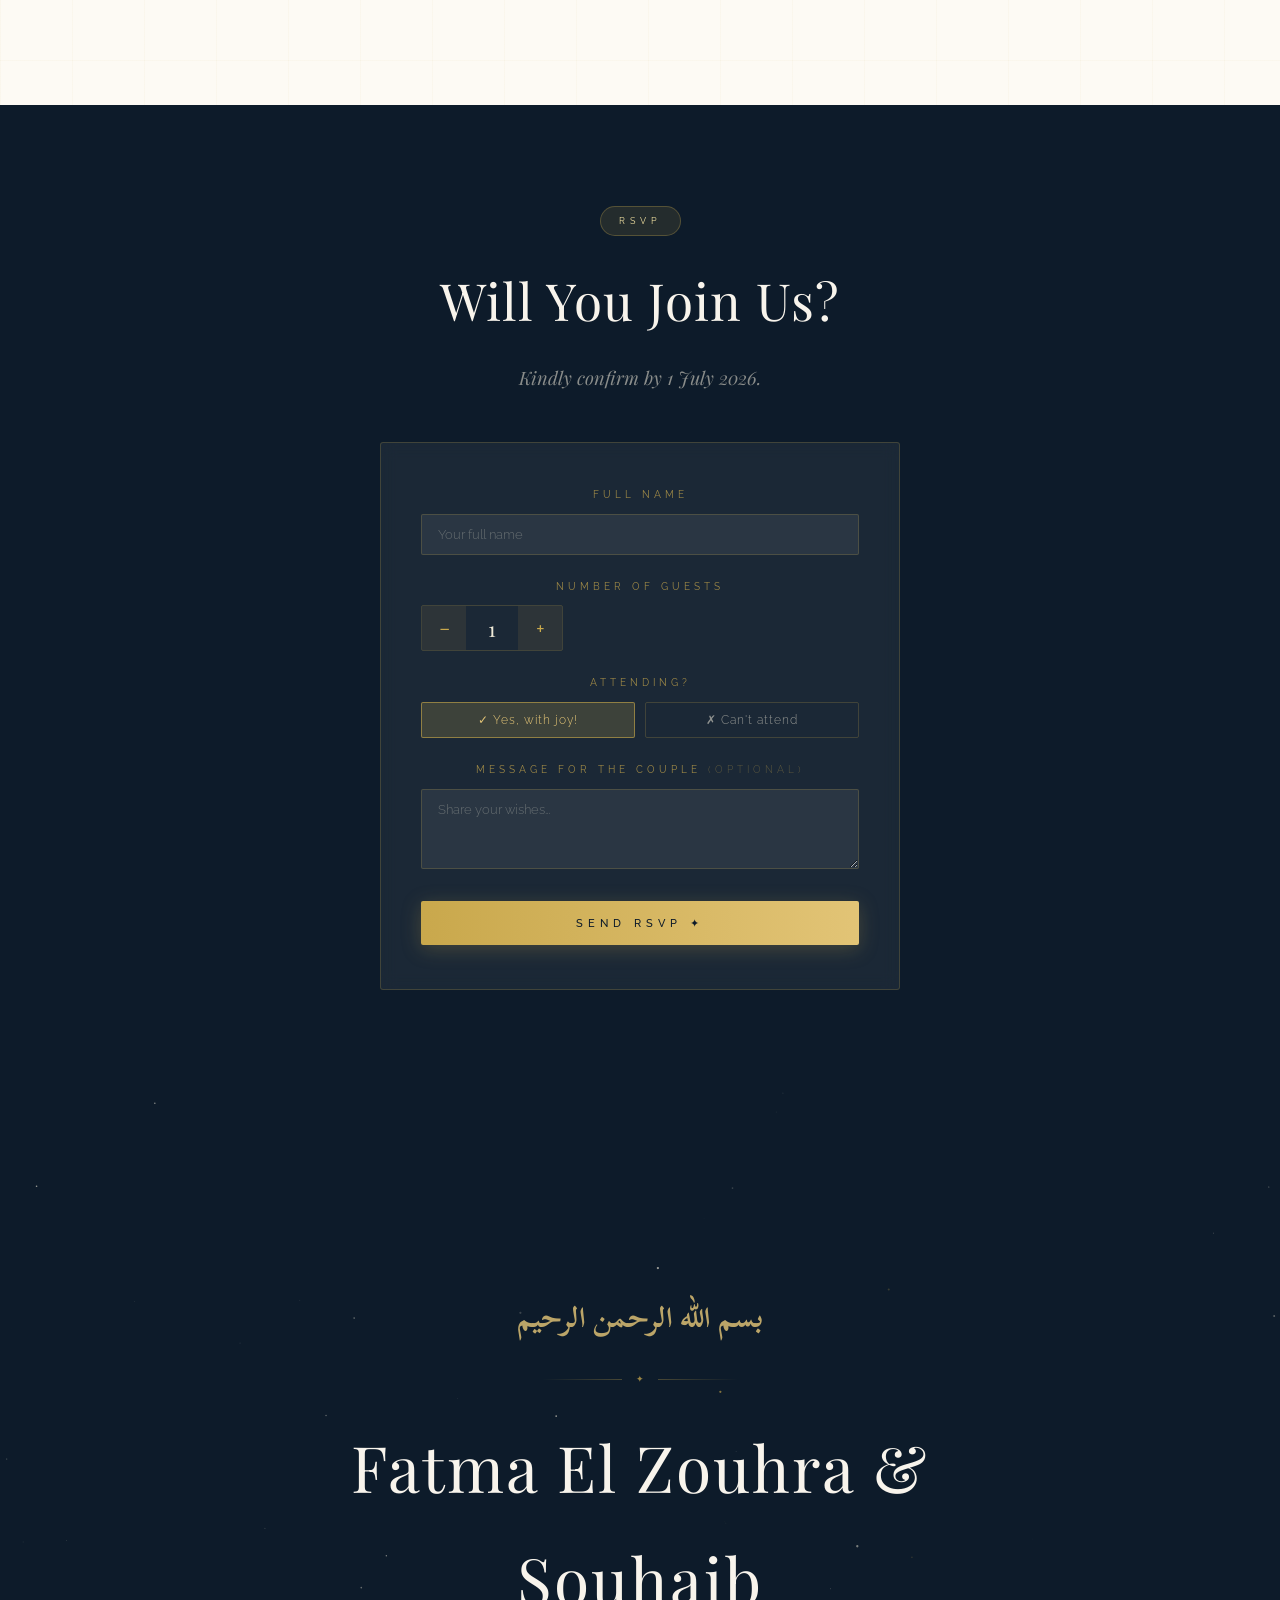
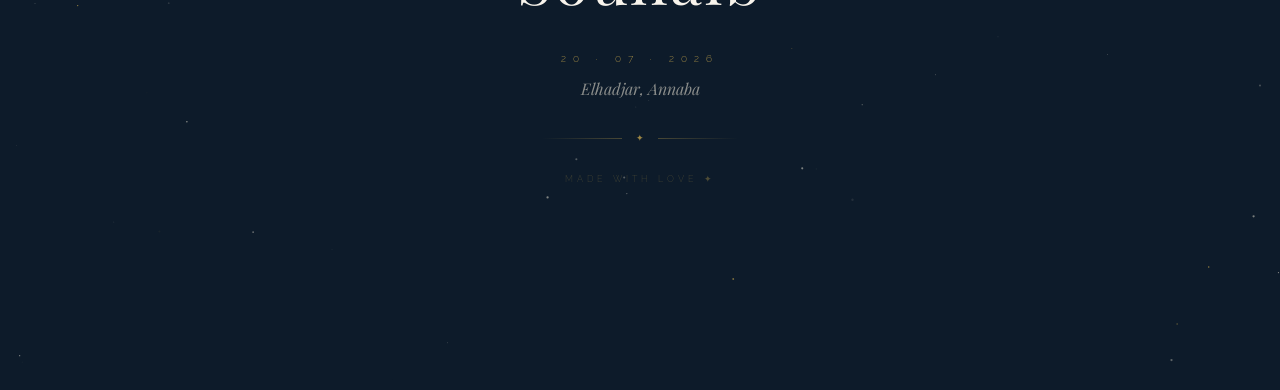
==== commit c754d893: "Add files via upload" ====
--- a/index.html
+++ b/index.html
@@ -8,6 +8,61 @@
     <link rel="preconnect" href="https://fonts.gstatic.com" crossorigin>
     <link href="https://fonts.googleapis.com/css2?family=Playfair+Display:ital,wght@0,400;0,500;0,700;1,400;1,700&family=Raleway:wght@200;300;400;500&family=Scheherazade+New:wght@400;700&display=swap" rel="stylesheet">
     <link rel="stylesheet" href="styles.css">
+    <style>
+        /* ── Scroll-down arrow ── */
+        .scroll-arrow {
+            display: flex;
+            flex-direction: column;
+            align-items: center;
+            gap: 6px;
+            margin-top: 44px;
+            cursor: pointer;
+            opacity: 0.55;
+            transition: opacity .3s;
+        }
+        .scroll-arrow:hover { opacity: 1; }
+        .sa-lbl {
+            font-family: 'Raleway', sans-serif;
+            font-size: .54rem;
+            font-weight: 200;
+            letter-spacing: 5px;
+            text-transform: uppercase;
+            color: #C9A84C;
+        }
+        .sa-chevron {
+            animation: saB 2s ease-in-out infinite;
+            color: #C9A84C;
+        }
+        .sa-chevron svg { display: block; }
+        @keyframes saB {
+            0%,100% { transform: translateY(0); }
+            50%      { transform: translateY(7px); }
+        }
+        /* Dark section arrow */
+        .scroll-arrow.sa-dark .sa-lbl,
+        .scroll-arrow.sa-dark .sa-chevron { color: rgba(201,168,76,.6); }
+
+        /* ── Single big event card ── */
+        .ev-solo {
+            width: 100%;
+            max-width: 560px;
+            margin: 0 auto;
+        }
+        .ev-solo .ev-card {
+            padding: 56px 52px;
+            font-size: 1.05em;
+        }
+        .ev-solo .ev-h {
+            font-size: 2rem !important;
+        }
+        .ev-solo .ev-d {
+            font-size: .85rem !important;
+            margin-bottom: 10px !important;
+        }
+        .ev-solo .ev-icon {
+            font-size: 2.8rem !important;
+        }
+    </style>
 </head>
 <body>
 
@@ -42,15 +97,10 @@
             <span class="hd-l"></span>
         </div>
         <p class="hero-date">Monday · 20 July 2026</p>
-        <p class="hero-place">Elhadjar Salle des fetes Nour Elhouda Salle n°4</p>
+        <p class="hero-place">Elhadjar — Salle Nour Elhouda, Salle n°4</p>
         <div class="hero-scroll-cue">
             <div class="hsc-ring"><div class="hsc-dot"></div></div>
             <p class="hsc-txt">Scroll to explore</p>
-            <div class="hsc-arrows">
-                <span class="hsc-arrow"></span>
-                <span class="hsc-arrow"></span>
-                <span class="hsc-arrow"></span>
-            </div>
         </div>
     </div>
 </section>
@@ -77,6 +127,13 @@
             <span class="cdsep">:</span>
             <div class="cdi"><span class="cdn" id="cSecs">--</span><span class="cdl">Sec</span></div>
         </div>
+
+        <div class="scroll-arrow" onclick="document.getElementById('s-story').scrollIntoView({behavior:'smooth'})">
+            <span class="sa-lbl">More below</span>
+            <span class="sa-chevron">
+                <svg width="24" height="24" viewBox="0 0 24 24" fill="none" stroke="currentColor" stroke-width="1.6" stroke-linecap="round" stroke-linejoin="round"><polyline points="6 9 12 15 18 9"/></svg>
+            </span>
+        </div>
     </div>
 </section>
 
@@ -95,7 +152,7 @@
             <div class="tl-card">
                 <span class="tl-yr">2020</span>
                 <h3 class="tl-h">First Meeting</h3>
-                <p class="tl-p">Two strangers met at a university event and found themselves talking until the lights went out.</p>
+                <p class="tl-p">Two strangers met and found themselves talking until the lights went out.</p>
             </div>
         </div>
 
@@ -104,7 +161,7 @@
             <div class="tl-card">
                 <span class="tl-yr">2021</span>
                 <h3 class="tl-h">First Date</h3>
-                <p class="tl-p">A walk along the seafront, a coffee that lasted four hours, and a sunset neither will forget.</p>
+                <p class="tl-p">A walk, a coffee that lasted four hours, and a sunset neither will forget.</p>
             </div>
         </div>
 
@@ -122,28 +179,46 @@
             <div class="tl-card tl-card-gold">
                 <span class="tl-yr gold">2026</span>
                 <h3 class="tl-h">Forever Begins</h3>
-                <p class="tl-p">14 March 2026 — the day two hearts become one family.</p>
-            </div>
-        </div>
-    </div>
-</section>
-
-<!-- ══ EVENT DETAILS ══ -->
+                <p class="tl-p">20 July 2026 — the day two hearts become one family.</p>
+            </div>
+        </div>
+    </div>
+
+    <div class="reveal" style="text-align:center;margin-top:8px">
+        <div class="scroll-arrow sa-dark" onclick="document.getElementById('s-events').scrollIntoView({behavior:'smooth'})">
+            <span class="sa-lbl">More below</span>
+            <span class="sa-chevron">
+                <svg width="24" height="24" viewBox="0 0 24 24" fill="none" stroke="currentColor" stroke-width="1.6" stroke-linecap="round" stroke-linejoin="round"><polyline points="6 9 12 15 18 9"/></svg>
+            </span>
+        </div>
+    </div>
+</section>
+
+<!-- ══ EVENT DETAILS — MAIN EVENT ONLY ══ -->
 <section class="sec s-light" id="s-events">
     <div class="reveal">
         <span class="pill">Celebration</span>
         <h2 class="sec-h">Event Details</h2>
     </div>
-    <div class="events-grid events-solo reveal">
-        <div class="ev-card ev-featured ev-featured-big">
+    <div class="ev-solo reveal">
+        <div class="ev-card ev-featured">
             <span class="ev-badge">Main Event</span>
             <div class="ev-icon">✨</div>
             <p class="ev-tag">Reception</p>
             <h3 class="ev-h">Celebration Night</h3>
             <div class="ev-div"></div>
             <p class="ev-d">🕖 &nbsp;7:30 PM onwards</p>
-            <p class="ev-d">📍 &nbsp;Elhadjar Salle des fetes Nour Elhouda Salle n°4</p>
+            <p class="ev-d">📍 &nbsp;Salle des Fêtes Nour Elhouda — Salle n°4, Elhadjar</p>
             <p class="ev-d">🗓 &nbsp;Monday, 20 July 2026</p>
+        </div>
+    </div>
+
+    <div class="reveal" style="text-align:center;margin-top:8px">
+        <div class="scroll-arrow" onclick="document.getElementById('s-verse').scrollIntoView({behavior:'smooth'})">
+            <span class="sa-lbl">More below</span>
+            <span class="sa-chevron">
+                <svg width="24" height="24" viewBox="0 0 24 24" fill="none" stroke="currentColor" stroke-width="1.6" stroke-linecap="round" stroke-linejoin="round"><polyline points="6 9 12 15 18 9"/></svg>
+            </span>
         </div>
     </div>
 </section>
@@ -158,6 +233,13 @@
             <cite class="vb-src" dir="rtl" lang="ar">[ الرُّومِ: ٢١ ]</cite>
             <div class="vb-orn" style="margin-top:24px"><span class="vo-l"></span><span class="vo-s">✦</span><span class="vo-l"></span></div>
         </div>
+
+        <div class="scroll-arrow sa-dark" style="margin-top:36px" onclick="document.getElementById('s-gallery').scrollIntoView({behavior:'smooth'})">
+            <span class="sa-lbl">More below</span>
+            <span class="sa-chevron">
+                <svg width="24" height="24" viewBox="0 0 24 24" fill="none" stroke="currentColor" stroke-width="1.6" stroke-linecap="round" stroke-linejoin="round"><polyline points="6 9 12 15 18 9"/></svg>
+            </span>
+        </div>
     </div>
 </section>
 
@@ -176,6 +258,15 @@
         <div class="gi"><div class="gi-in gi-5"><span class="gi-yr">2025</span><span class="gi-cap">Engagement</span></div></div>
     </div>
     <p class="gal-note reveal">Replace placeholders with your own photos in the HTML</p>
+
+    <div class="reveal" style="text-align:center;margin-top:8px">
+        <div class="scroll-arrow" onclick="document.getElementById('s-rsvp').scrollIntoView({behavior:'smooth'})">
+            <span class="sa-lbl">More below</span>
+            <span class="sa-chevron">
+                <svg width="24" height="24" viewBox="0 0 24 24" fill="none" stroke="currentColor" stroke-width="1.6" stroke-linecap="round" stroke-linejoin="round"><polyline points="6 9 12 15 18 9"/></svg>
+            </span>
+        </div>
+    </div>
 </section>
 
 <!-- ══ RSVP ══ -->
@@ -183,13 +274,13 @@
     <div class="reveal">
         <span class="pill pill-g">RSVP</span>
         <h2 class="sec-h light">Will You Join Us?</h2>
-        <p class="sec-sub pale">Kindly confirm by 1 February 2026.</p>
+        <p class="sec-sub pale">Kindly confirm by 1 July 2026.</p>
     </div>
     <div class="rsvp-wrap reveal">
         <div class="rsvp-card" id="rsvpCard">
             <div class="rf">
                 <label class="rl">Full Name</label>
-                <input class="ri" id="rName" type="text" placeholder="e.g. Yasmine Bensalem">
+                <input class="ri" id="rName" type="text" placeholder="Your full name">
             </div>
             <div class="rf">
                 <label class="rl">Number of Guests</label>
@@ -216,11 +307,10 @@
             <div class="rth-star">✦</div>
             <h3 class="rth-h">Thank You!</h3>
             <p class="rth-p" id="rthMsg">We can't wait to celebrate with you.</p>
-            <p class="rth-names">Sarah &amp; Karim</p>
-        </div>
-    </div>
-</section>
-
+            <p class="rth-names">Fatma El Zouhra &amp; Souhaib</p>
+        </div>
+    </div>
+</section>
 
 <!-- ══ CLOSING ══ -->
 <section class="sec s-closing" id="s-close">
@@ -228,14 +318,37 @@
     <div class="reveal" style="position:relative;z-index:2;text-align:center">
         <p class="cl-bism" dir="rtl" lang="ar">بسم الله الرحمن الرحيم</p>
         <div class="cl-orn"><span class="co-l"></span><span class="co-s">✦</span><span class="co-l"></span></div>
-        <h2 class="cl-names">Sarah &amp; Karim</h2>
-        <p class="cl-date">14 · 03 · 2026</p>
-        <p class="cl-place">Algiers, Algeria</p>
+        <h2 class="cl-names">Fatma El Zouhra &amp; Souhaib</h2>
+        <p class="cl-date">20 · 07 · 2026</p>
+        <p class="cl-place">Elhadjar, Annaba</p>
         <div class="cl-orn" style="margin-top:28px"><span class="co-l"></span><span class="co-s">✦</span><span class="co-l"></span></div>
         <p class="cl-footer">Made with love ✦</p>
     </div>
 </section>
 
 <script src="script.js"></script>
+<script>
+    // ── COUNTDOWN FIX — July 20 2026 at 19:30 ──
+    (function(){
+        const wedding = new Date('2026-07-20T19:30:00');
+        const els = {
+            d: document.getElementById('cDays'),
+            h: document.getElementById('cHours'),
+            m: document.getElementById('cMins'),
+            s: document.getElementById('cSecs')
+        };
+        const pad = n => String(Math.max(0,n)).padStart(2,'0');
+        function tick(){
+            const diff = wedding - new Date();
+            if(diff<=0){Object.values(els).forEach(e=>{if(e)e.textContent='00';});return;}
+            if(els.d) els.d.textContent = pad(Math.floor(diff/86400000));
+            if(els.h) els.h.textContent = pad(Math.floor(diff%86400000/3600000));
+            if(els.m) els.m.textContent = pad(Math.floor(diff%3600000/60000));
+            if(els.s) els.s.textContent = pad(Math.floor(diff%60000/1000));
+        }
+        tick();
+        setInterval(tick,1000);
+    })();
+</script>
 </body>
 </html>
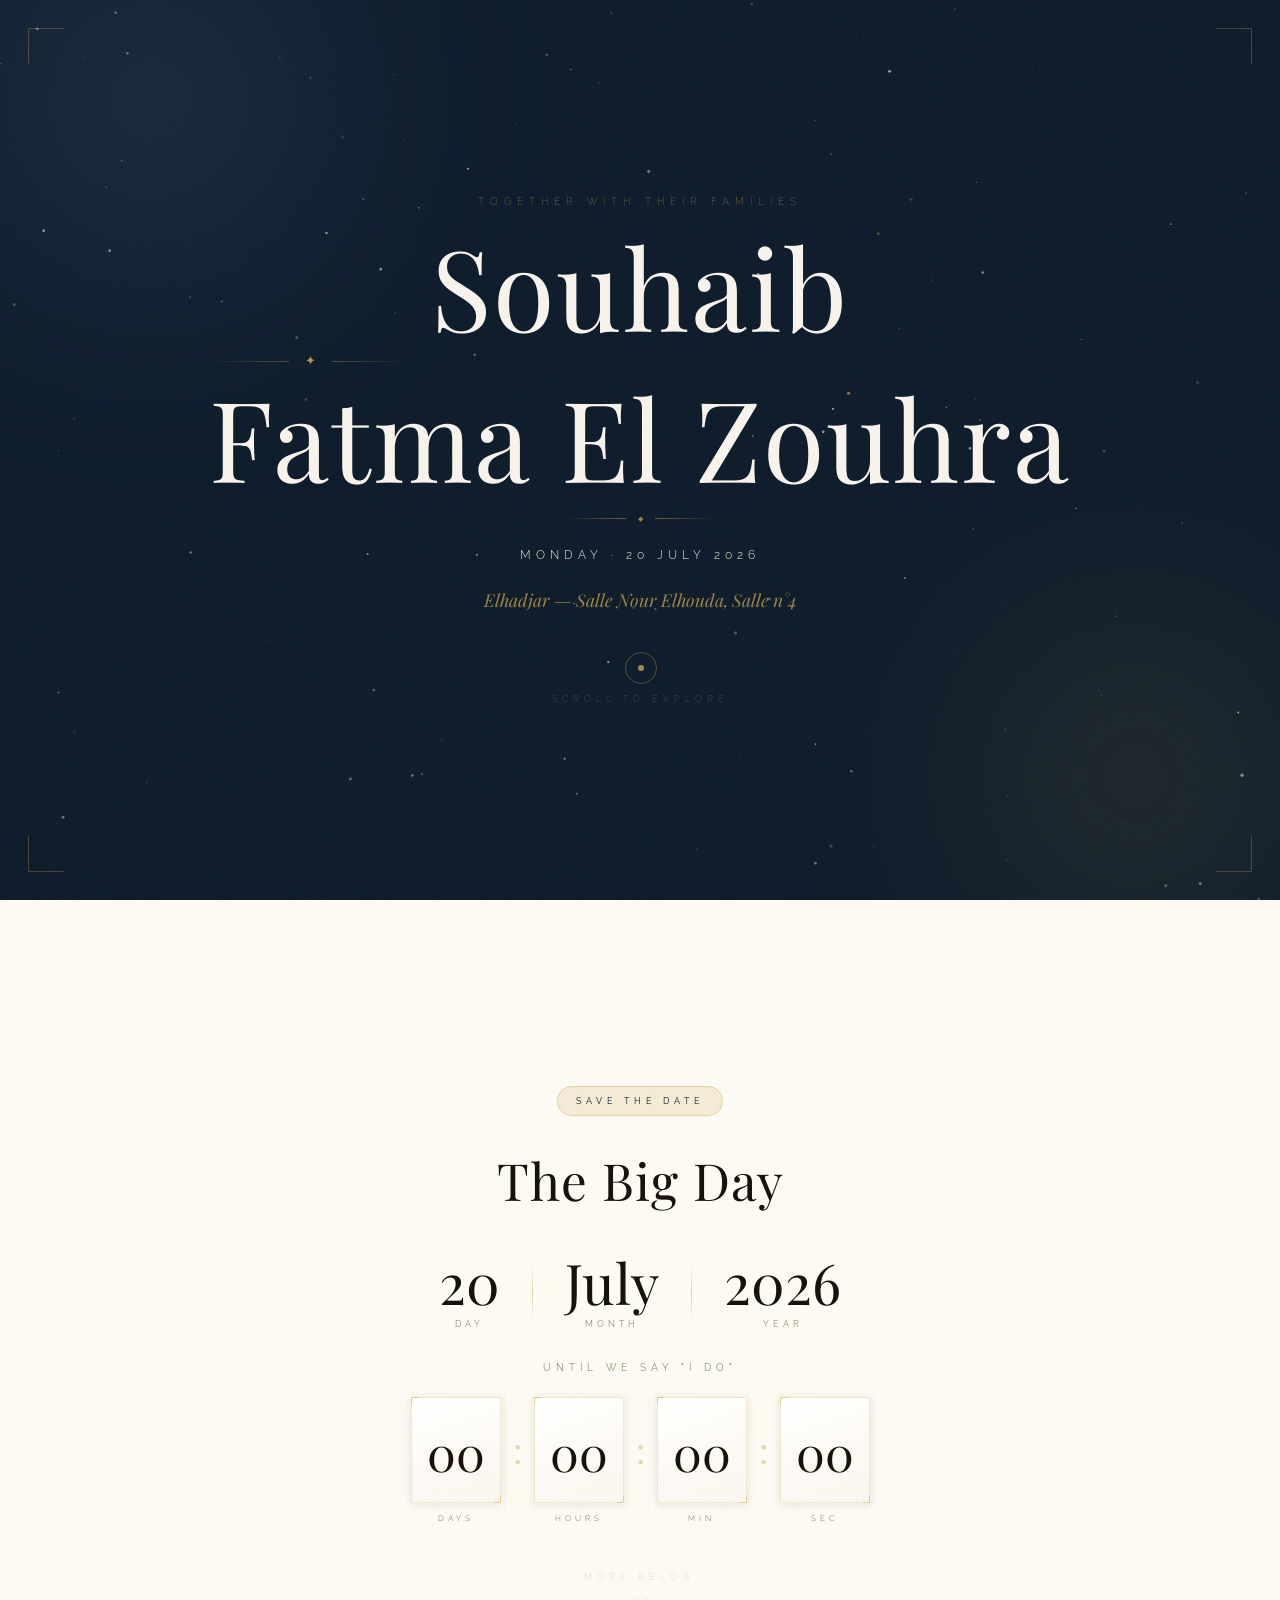
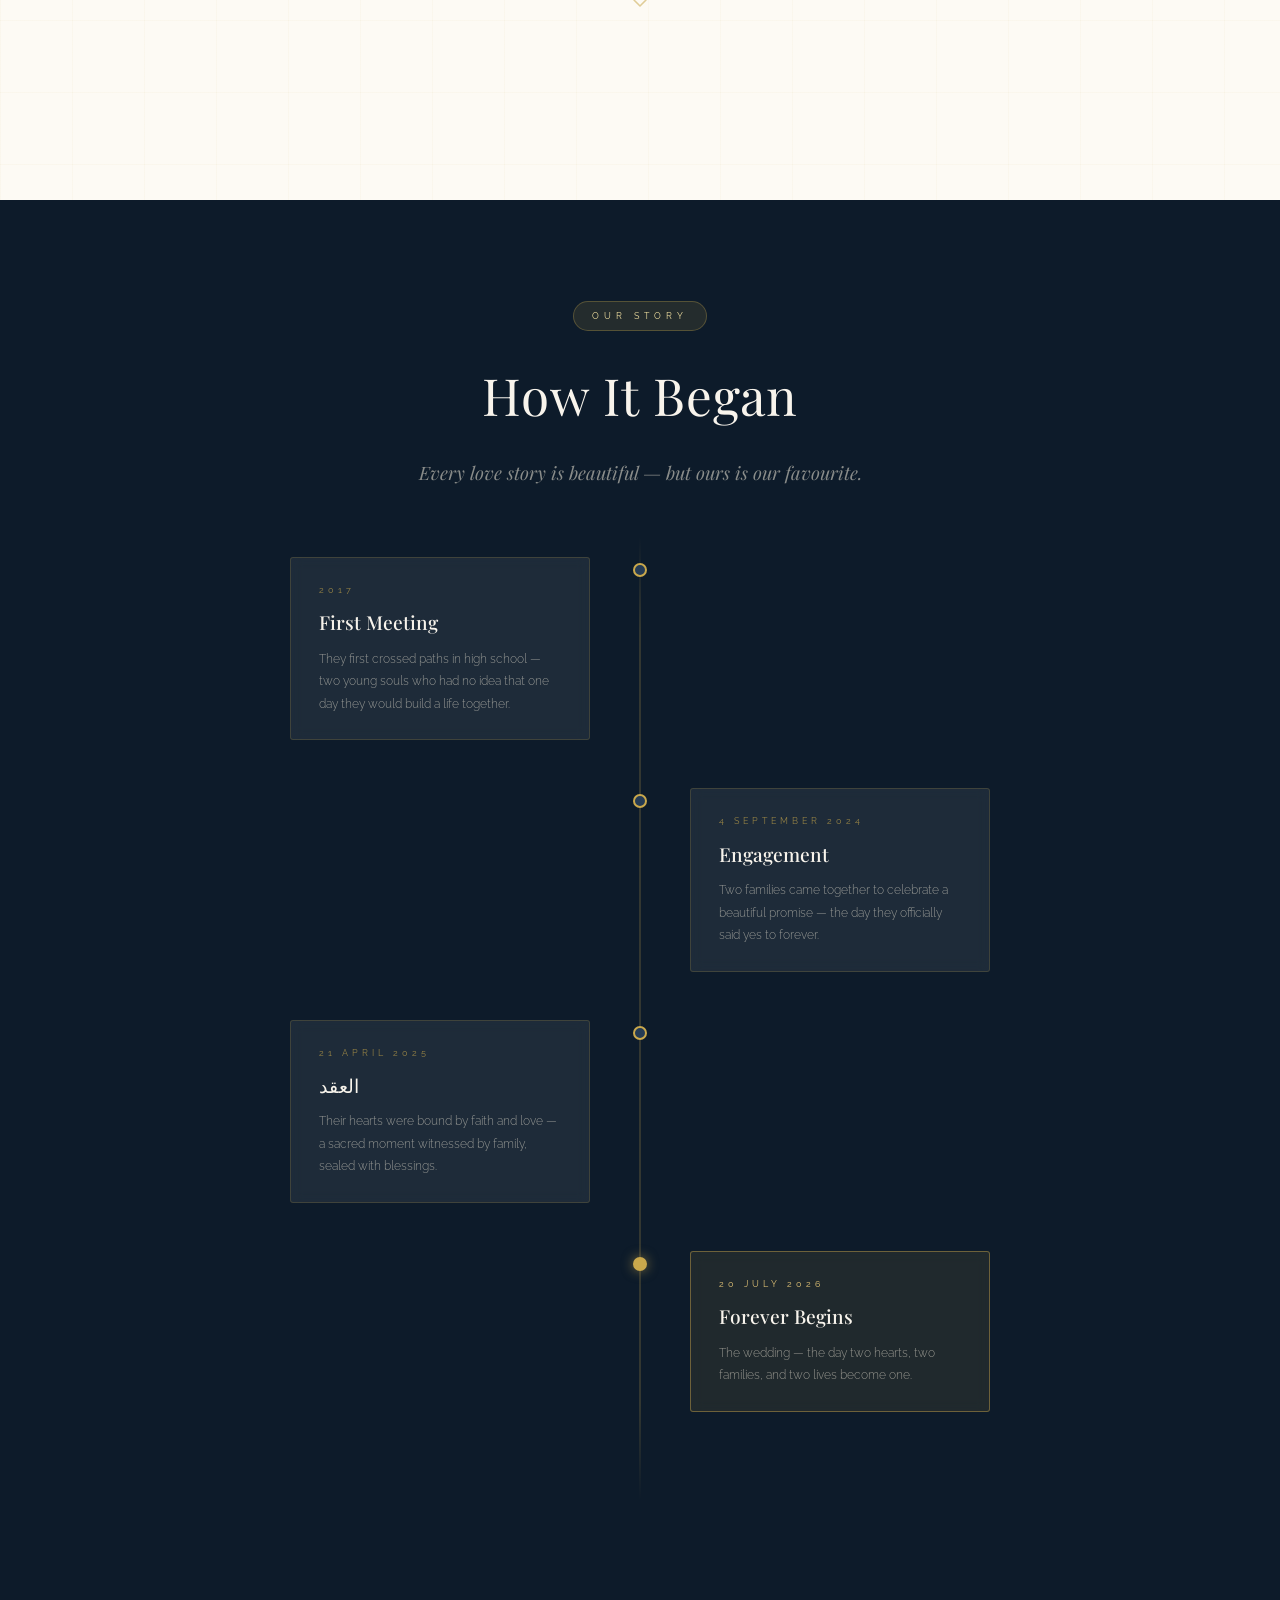
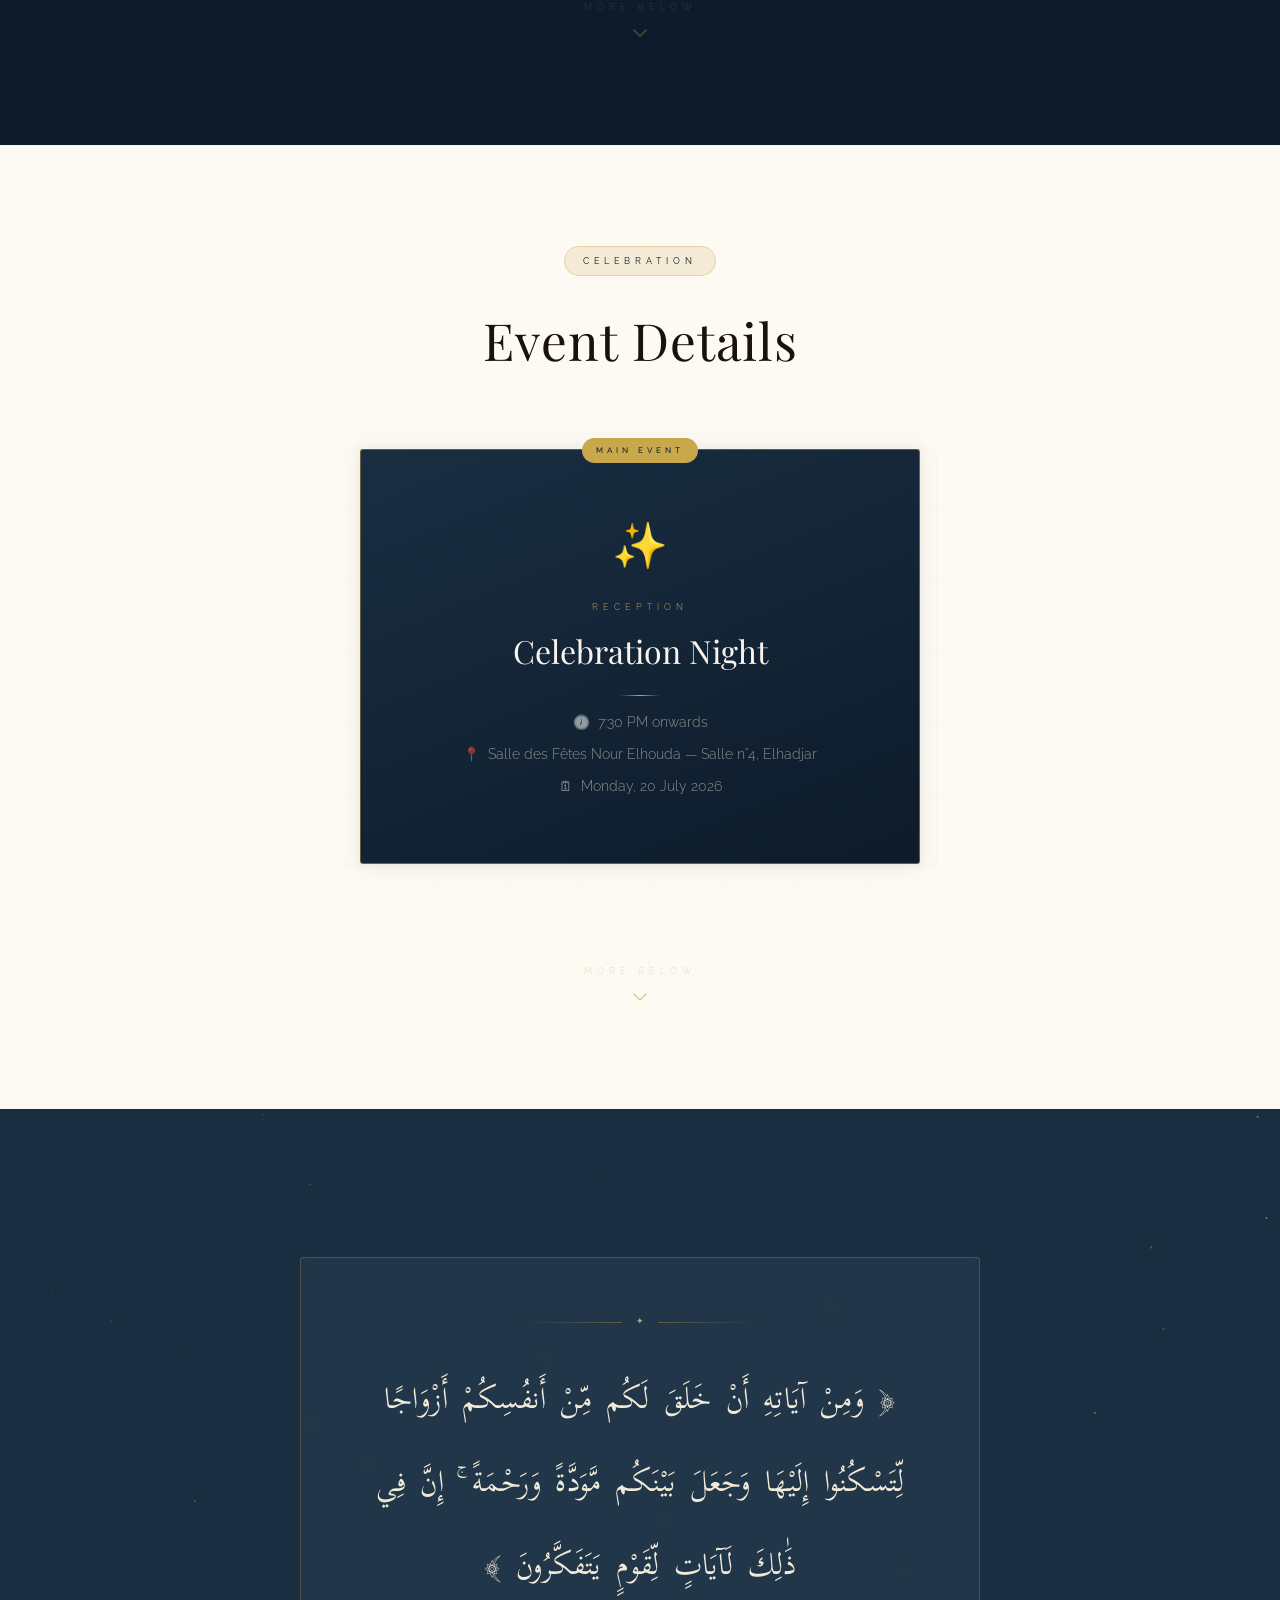
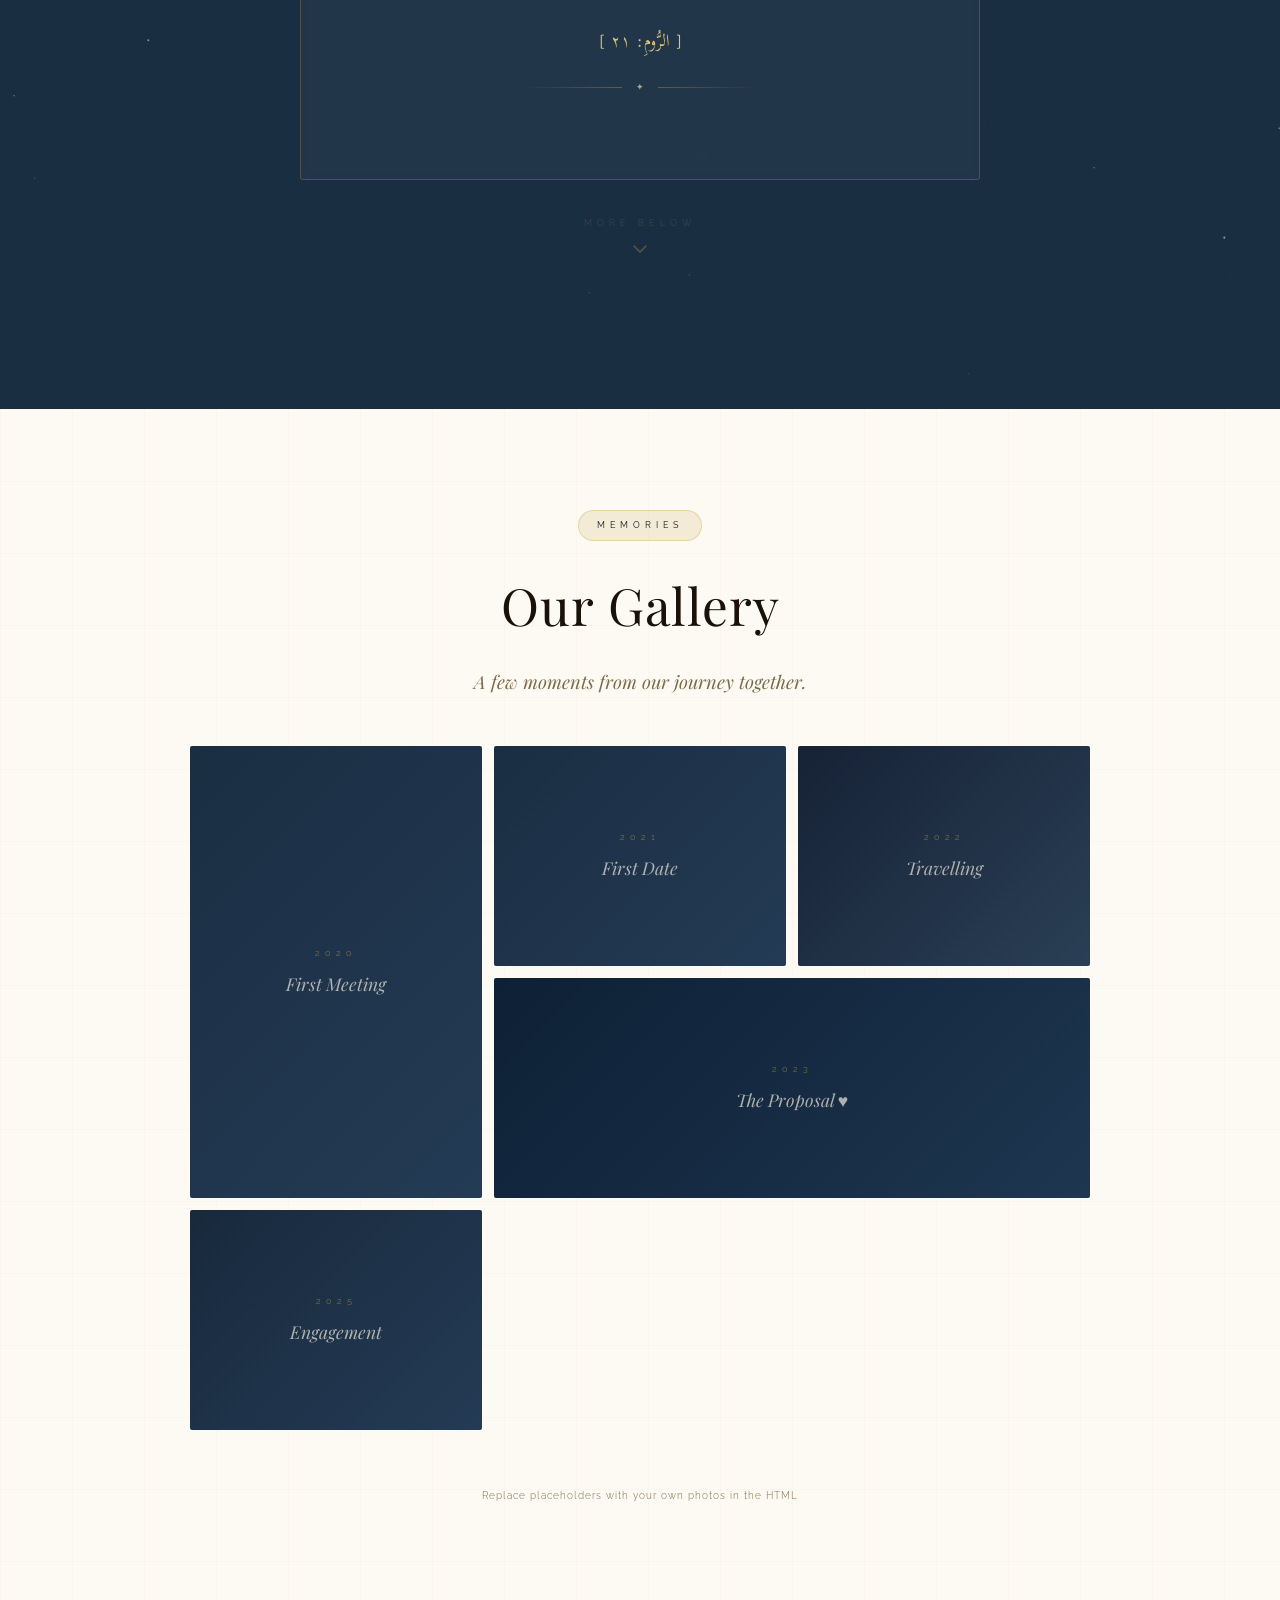
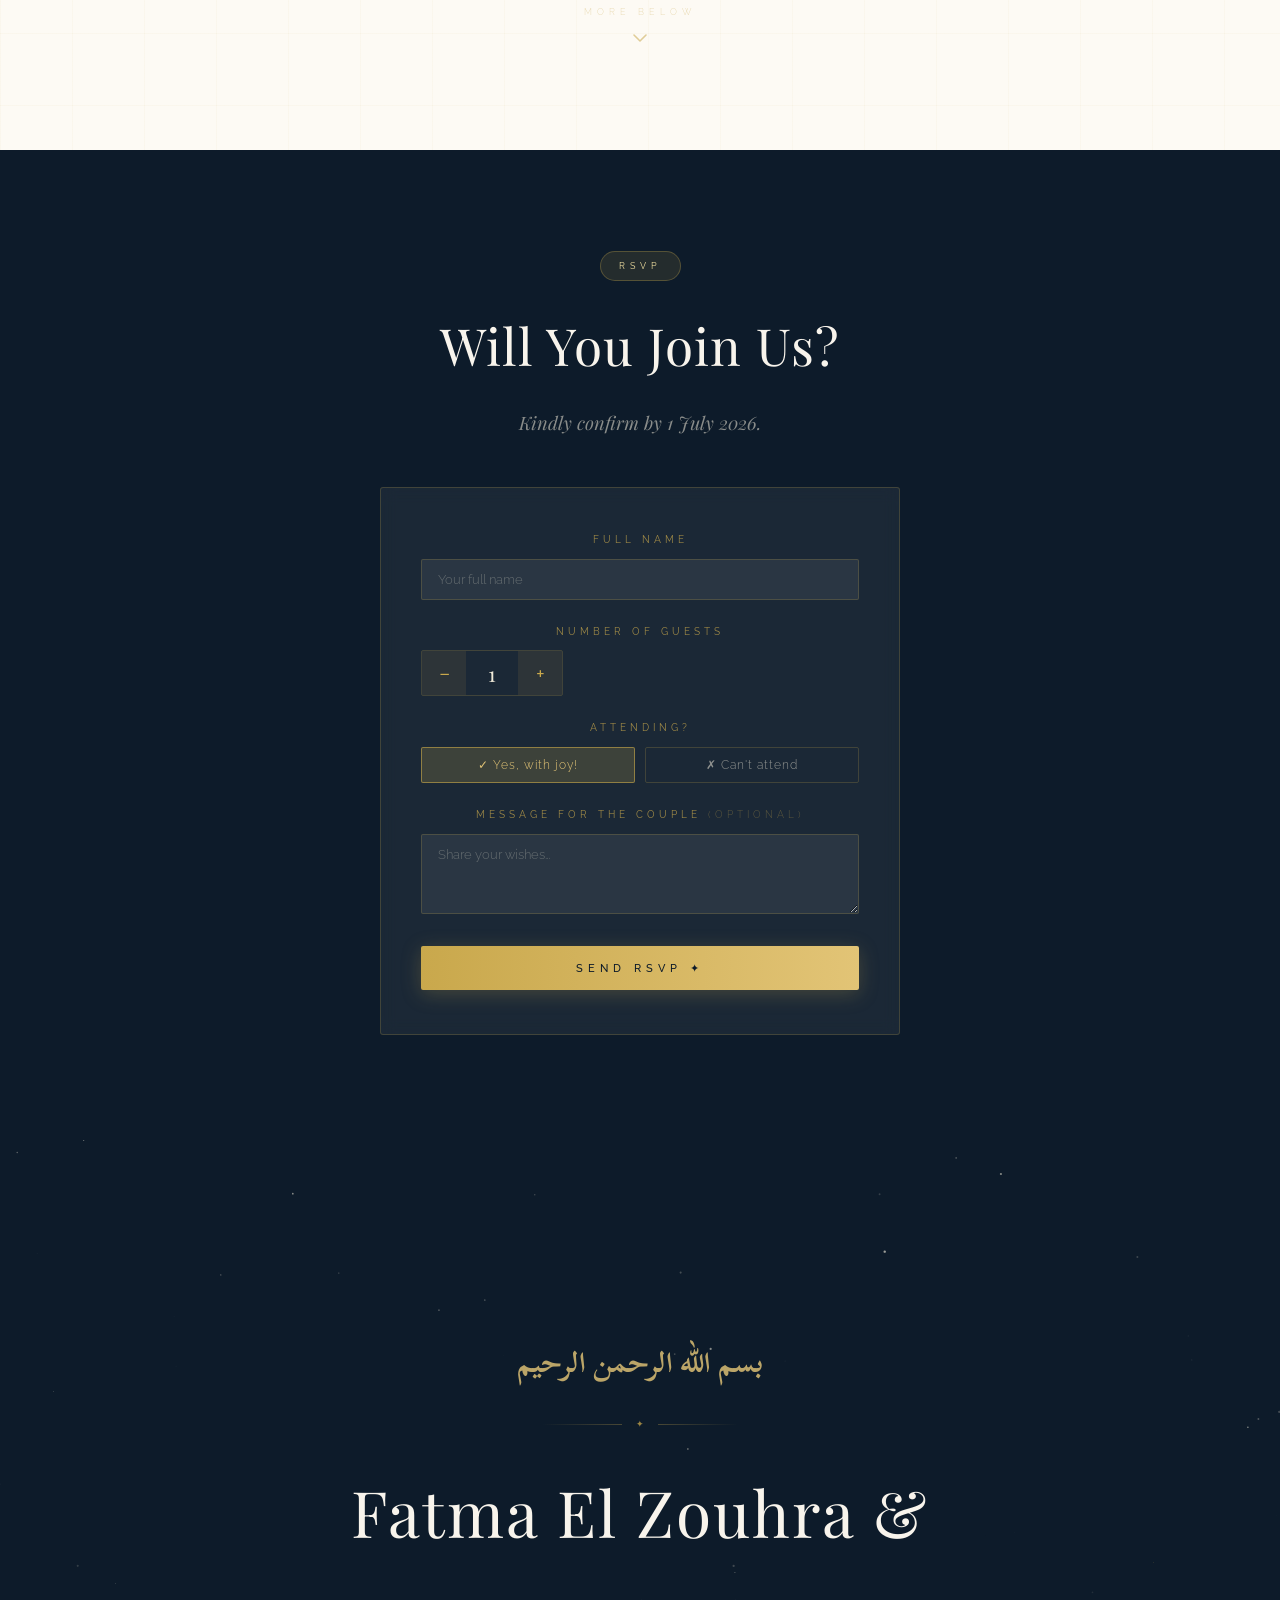
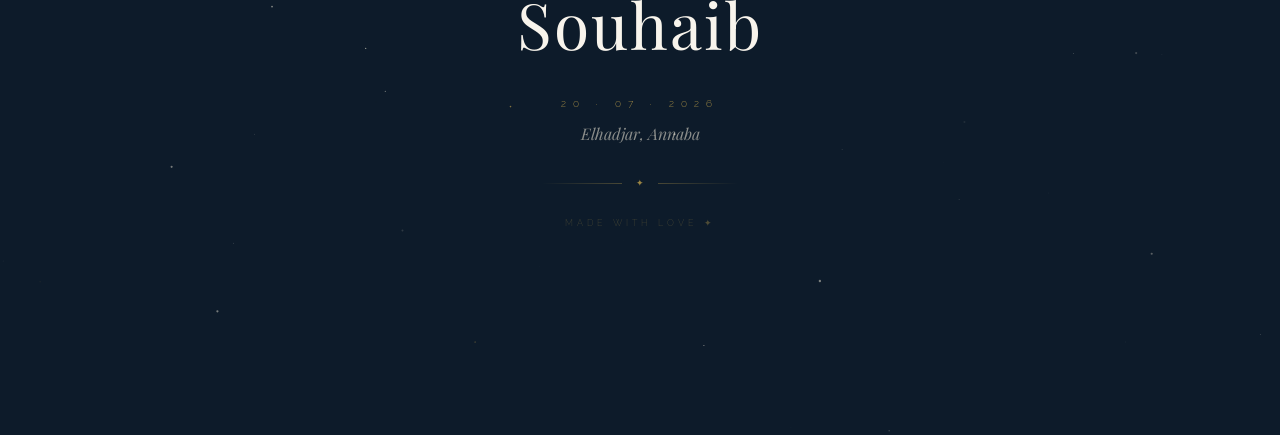
==== commit 2123a677: "Update index.html" ====
--- a/index.html
+++ b/index.html
@@ -83,13 +83,13 @@
     <div class="hero-inner">
         <p class="hero-pre">Together with their families</p>
         <div class="hero-names">
-            <h1 class="hero-name">Fatma El Zouhra</h1>
+            <h1 class="hero-name">Souhaib </h1>
             <div class="hero-et">
                 <span class="et-line"></span>
                 <span class="et-star">✦</span>
                 <span class="et-line"></span>
             </div>
-            <h1 class="hero-name">Souhaib</h1>
+            <h1 class="hero-name">Fatma El Zouhra</h1>
         </div>
         <div class="hero-divider">
             <span class="hd-l"></span>
@@ -137,7 +137,6 @@
     </div>
 </section>
 
-<!-- ══ OUR STORY TIMELINE ══ -->
 <section class="sec s-dark" id="s-story">
     <div class="reveal">
         <span class="pill pill-g">Our Story</span>
@@ -150,36 +149,36 @@
         <div class="tl-item tl-l reveal-tl">
             <div class="tl-dot"></div>
             <div class="tl-card">
-                <span class="tl-yr">2020</span>
+                <span class="tl-yr">2017</span>
                 <h3 class="tl-h">First Meeting</h3>
-                <p class="tl-p">Two strangers met and found themselves talking until the lights went out.</p>
+                <p class="tl-p">They first crossed paths in high school — two young souls who had no idea that one day they would build a life together.</p>
             </div>
         </div>
 
         <div class="tl-item tl-r reveal-tl">
             <div class="tl-dot"></div>
             <div class="tl-card">
-                <span class="tl-yr">2021</span>
-                <h3 class="tl-h">First Date</h3>
-                <p class="tl-p">A walk, a coffee that lasted four hours, and a sunset neither will forget.</p>
+                <span class="tl-yr">4 September 2024</span>
+                <h3 class="tl-h">Engagement</h3>
+                <p class="tl-p">Two families came together to celebrate a beautiful promise — the day they officially said yes to forever.</p>
             </div>
         </div>
 
         <div class="tl-item tl-l reveal-tl">
             <div class="tl-dot"></div>
             <div class="tl-card">
-                <span class="tl-yr">2023</span>
-                <h3 class="tl-h">The Proposal</h3>
-                <p class="tl-p">Under a sky full of stars, he asked the question she had been dreaming of — and she said yes.</p>
+                <span class="tl-yr">21 April 2025</span>
+                <h3 class="tl-h">العقد</h3>
+                <p class="tl-p">Their hearts were bound by faith and love — a sacred moment witnessed by family, sealed with blessings.</p>
             </div>
         </div>
 
         <div class="tl-item tl-r reveal-tl">
             <div class="tl-dot tl-dot-gold"></div>
             <div class="tl-card tl-card-gold">
-                <span class="tl-yr gold">2026</span>
+                <span class="tl-yr gold">20 July 2026</span>
                 <h3 class="tl-h">Forever Begins</h3>
-                <p class="tl-p">20 July 2026 — the day two hearts become one family.</p>
+                <p class="tl-p">The wedding — the day two hearts, two families, and two lives become one.</p>
             </div>
         </div>
     </div>
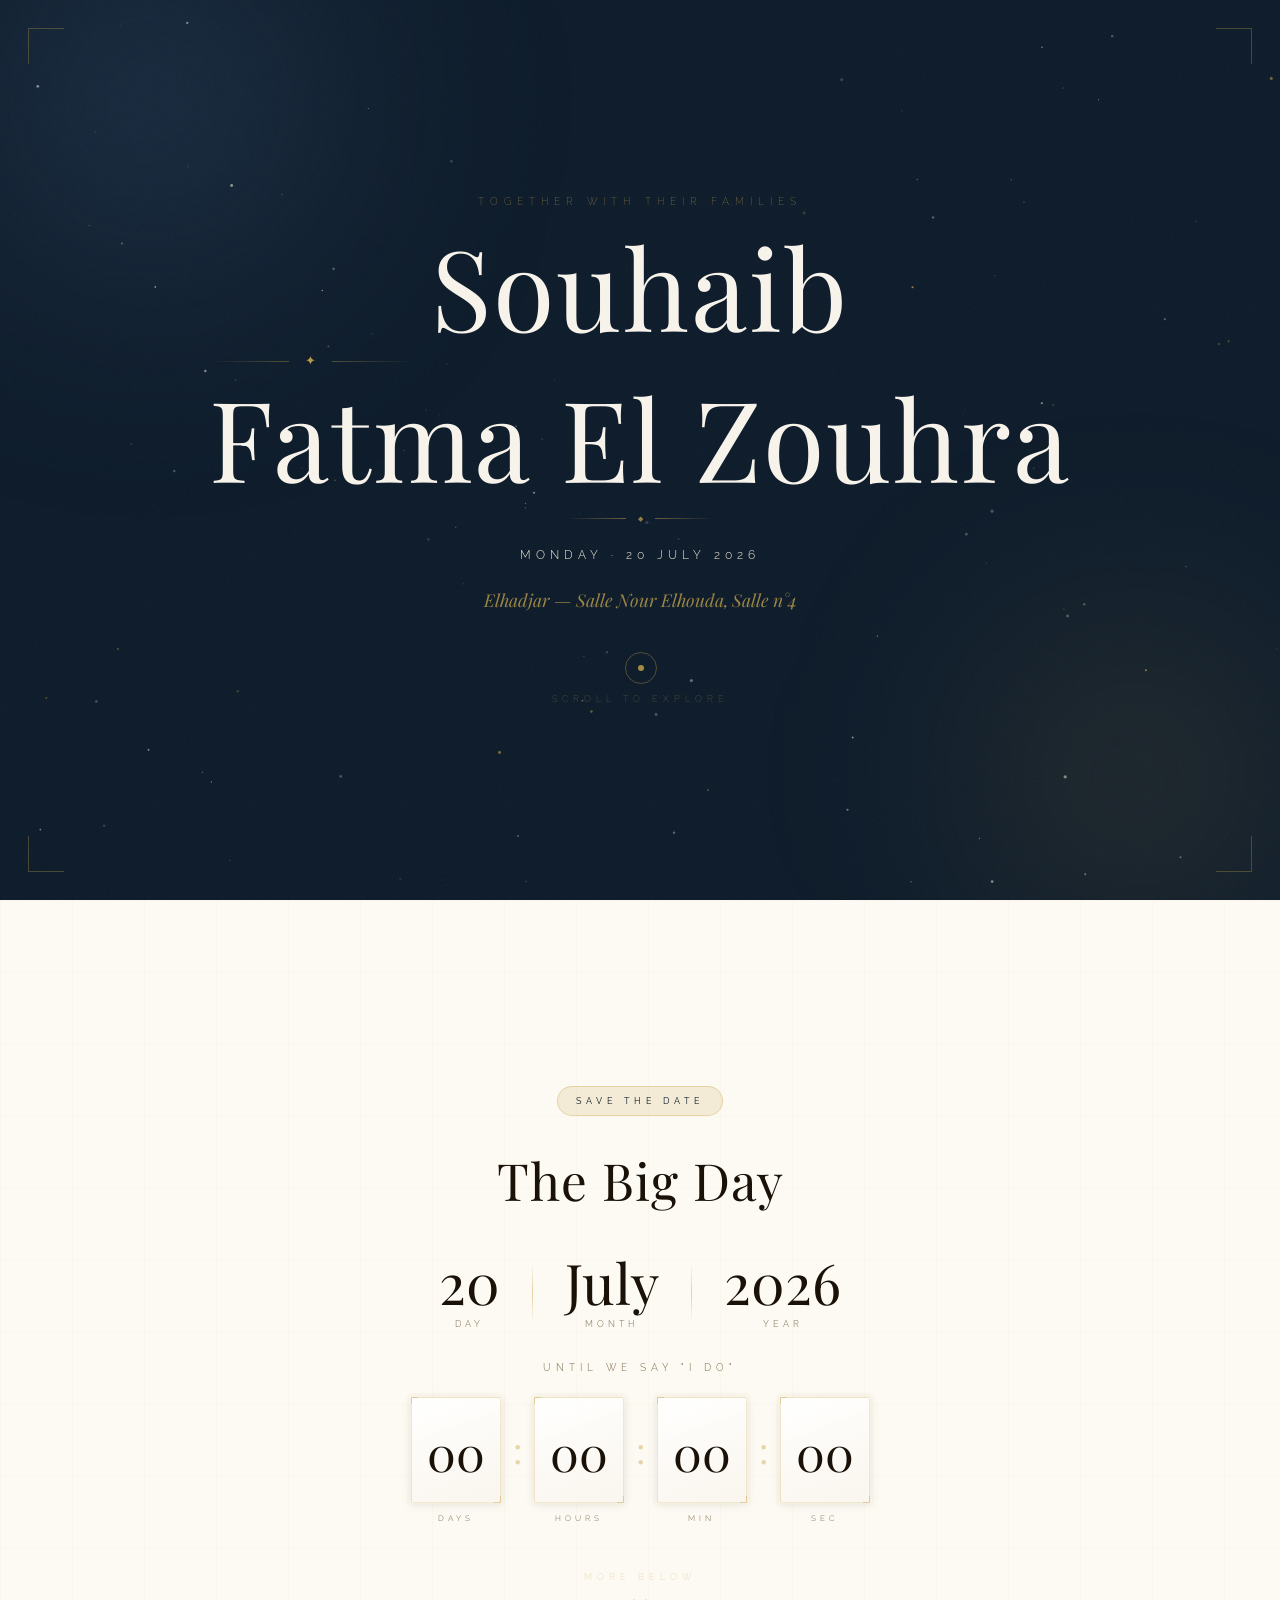
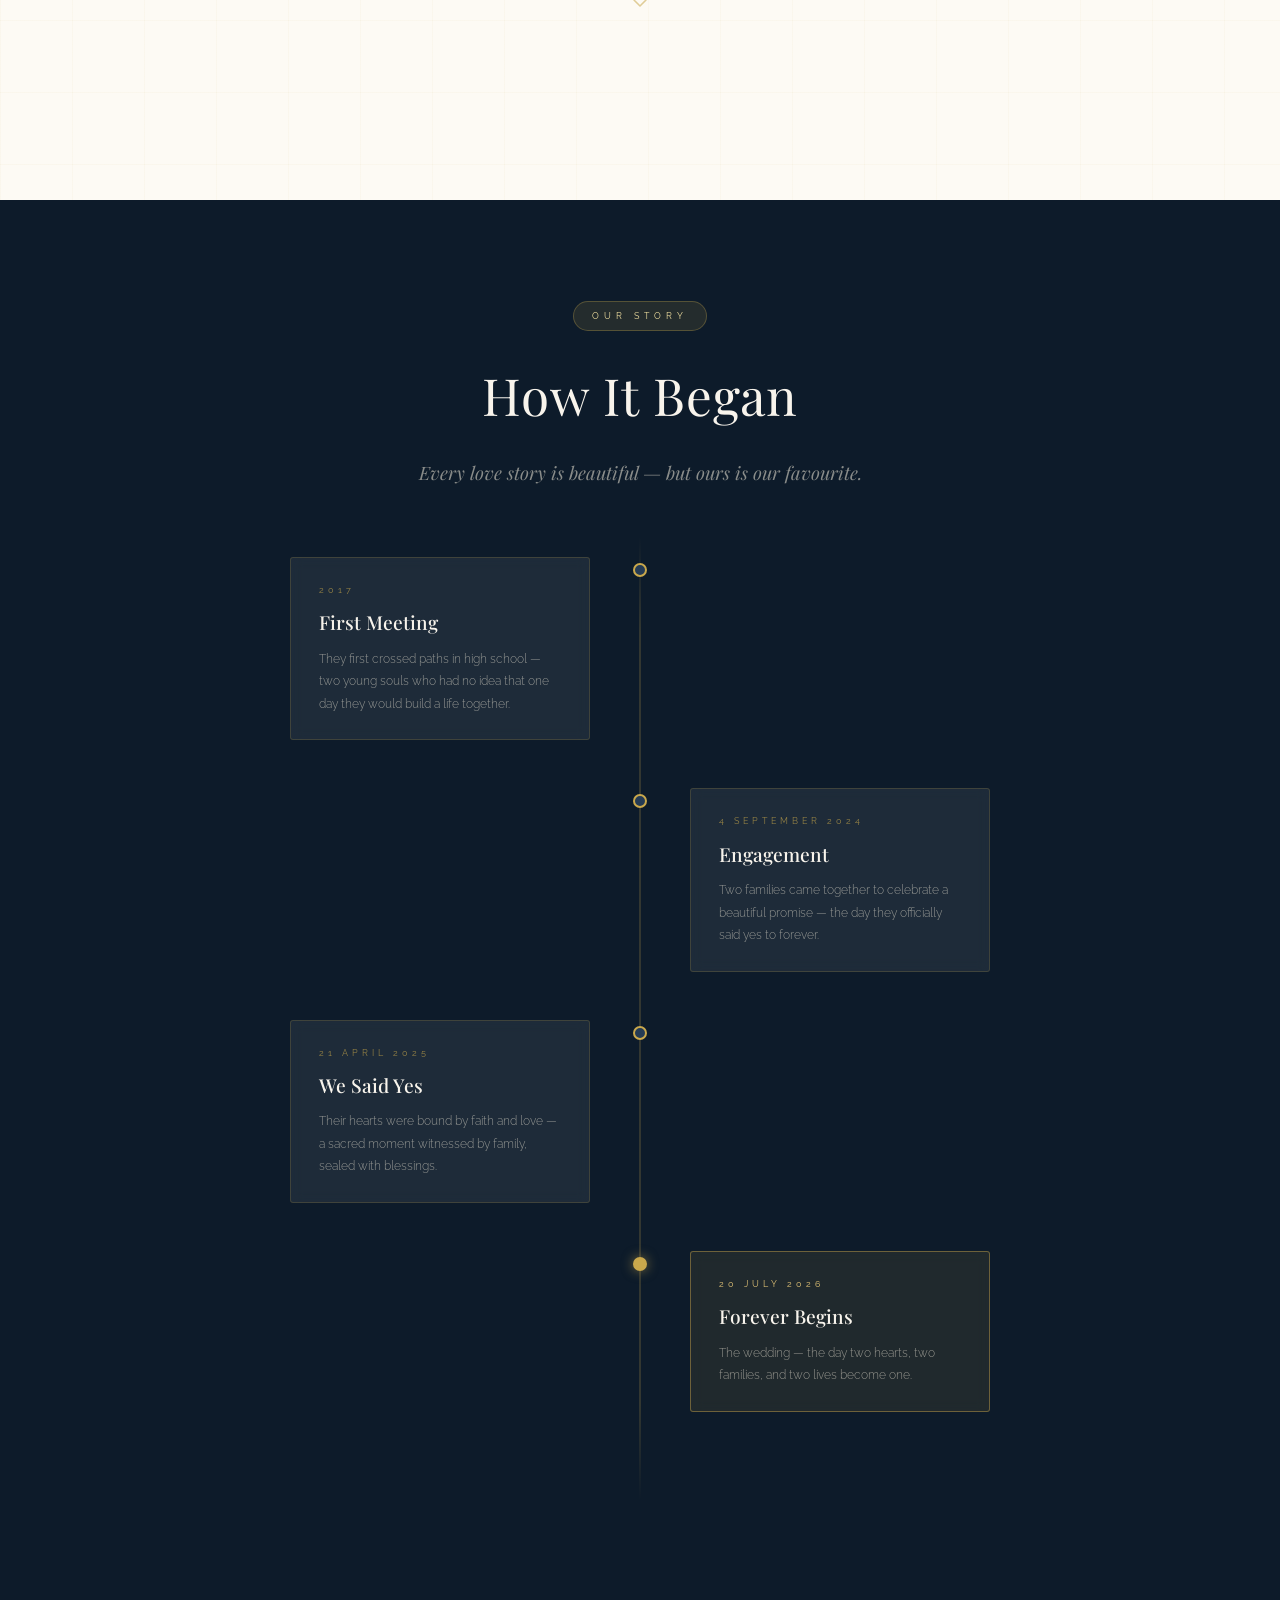
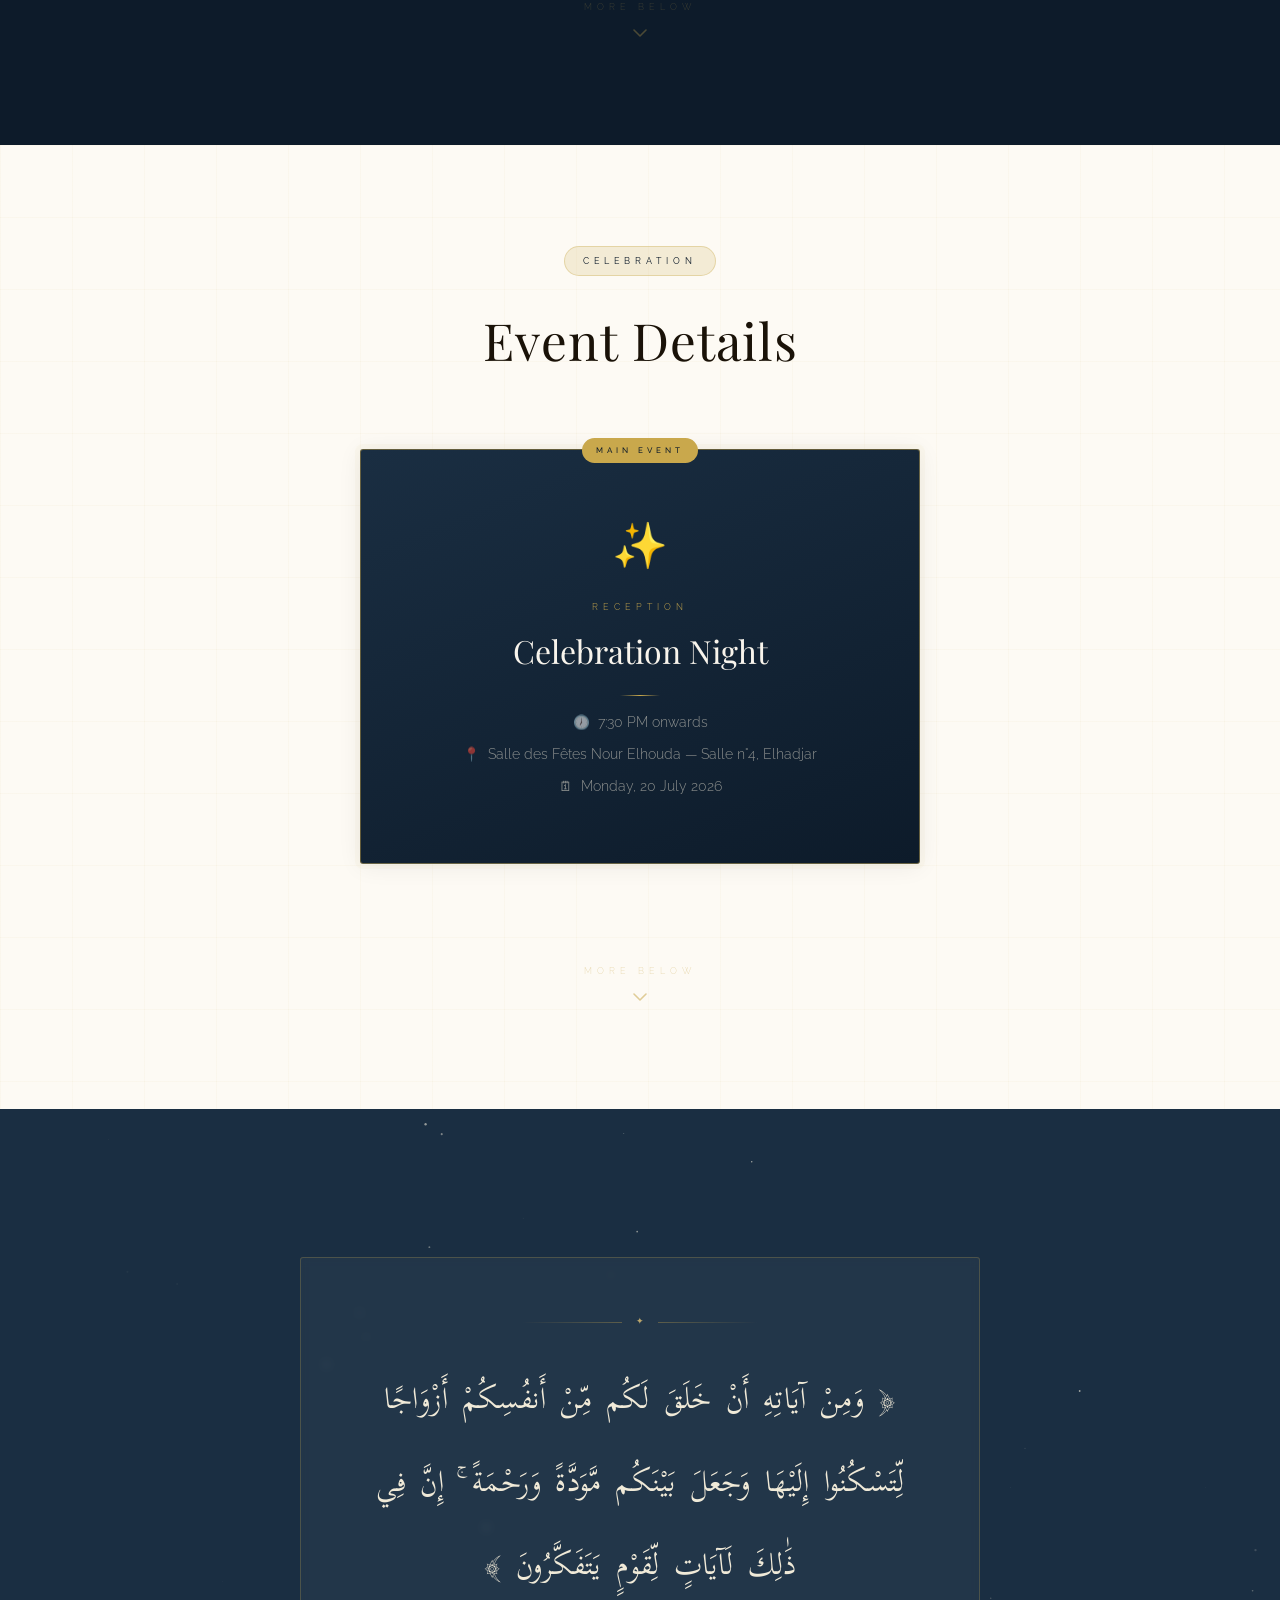
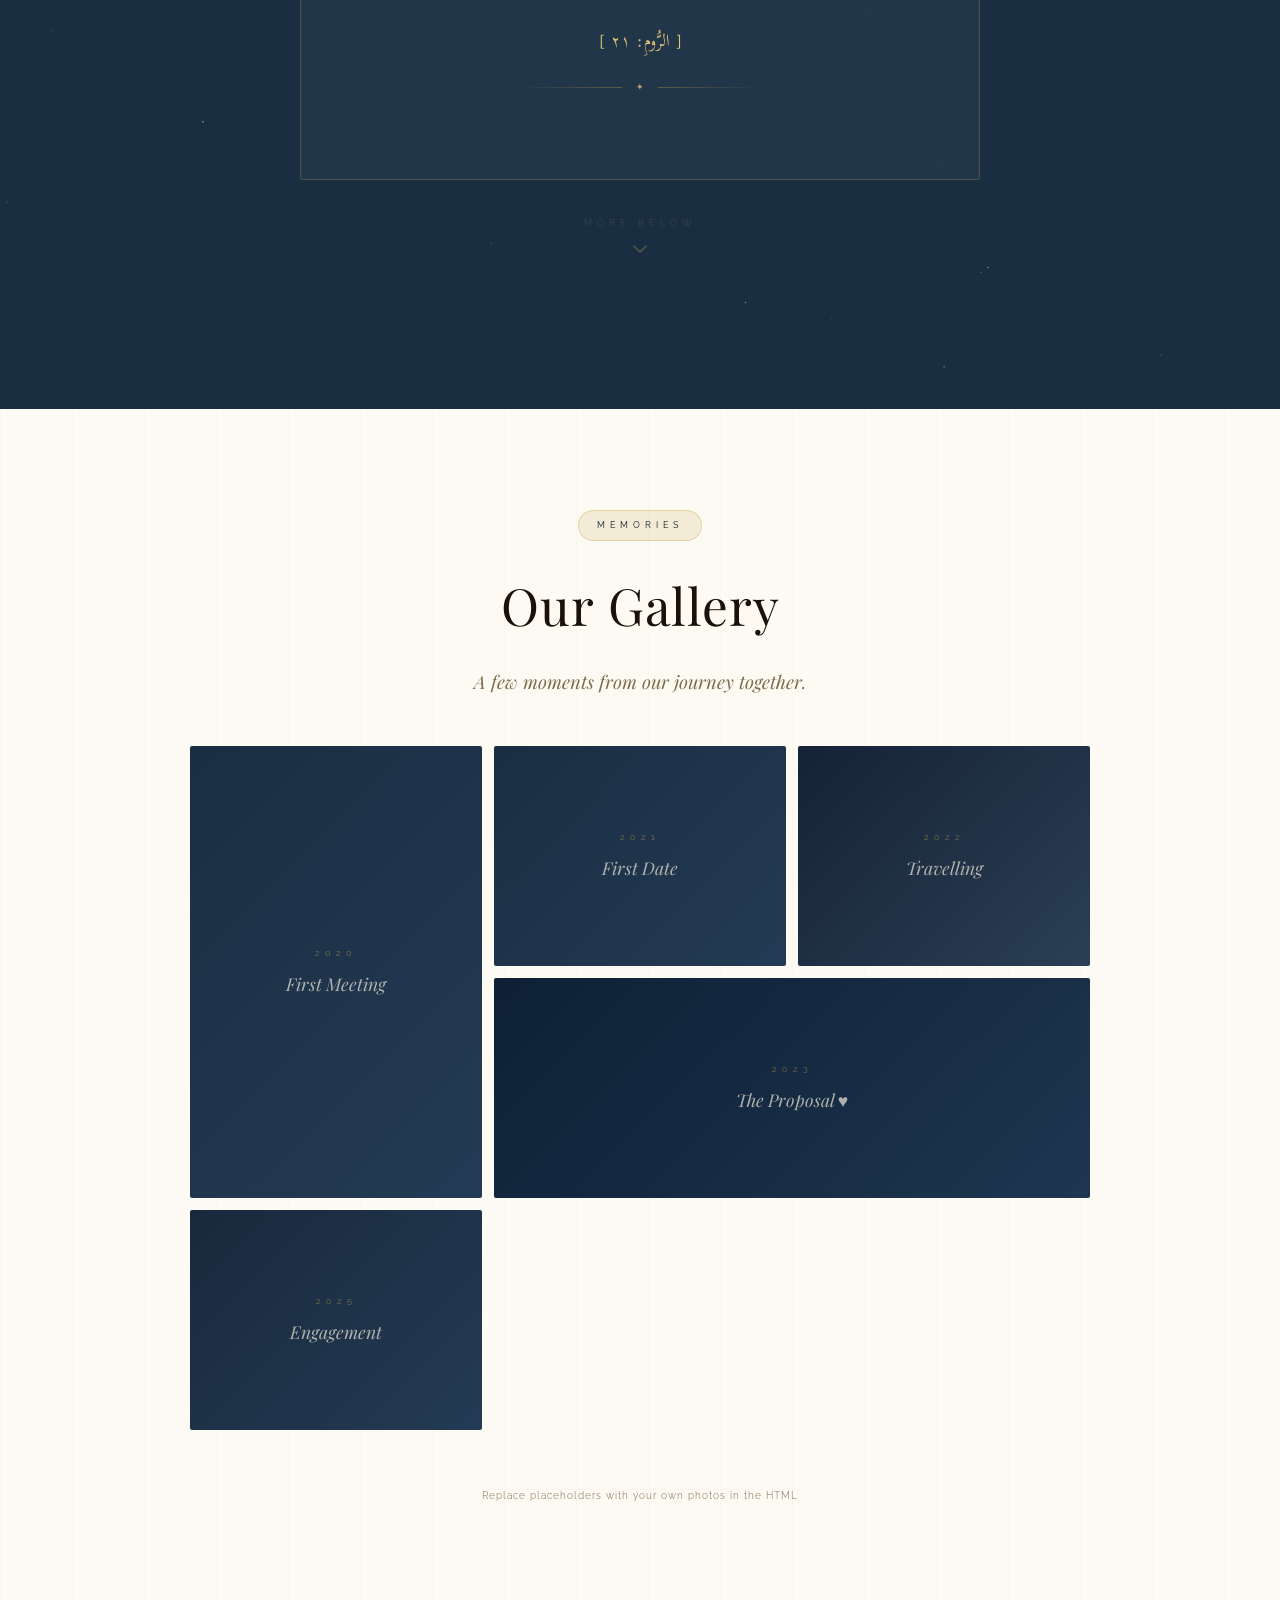
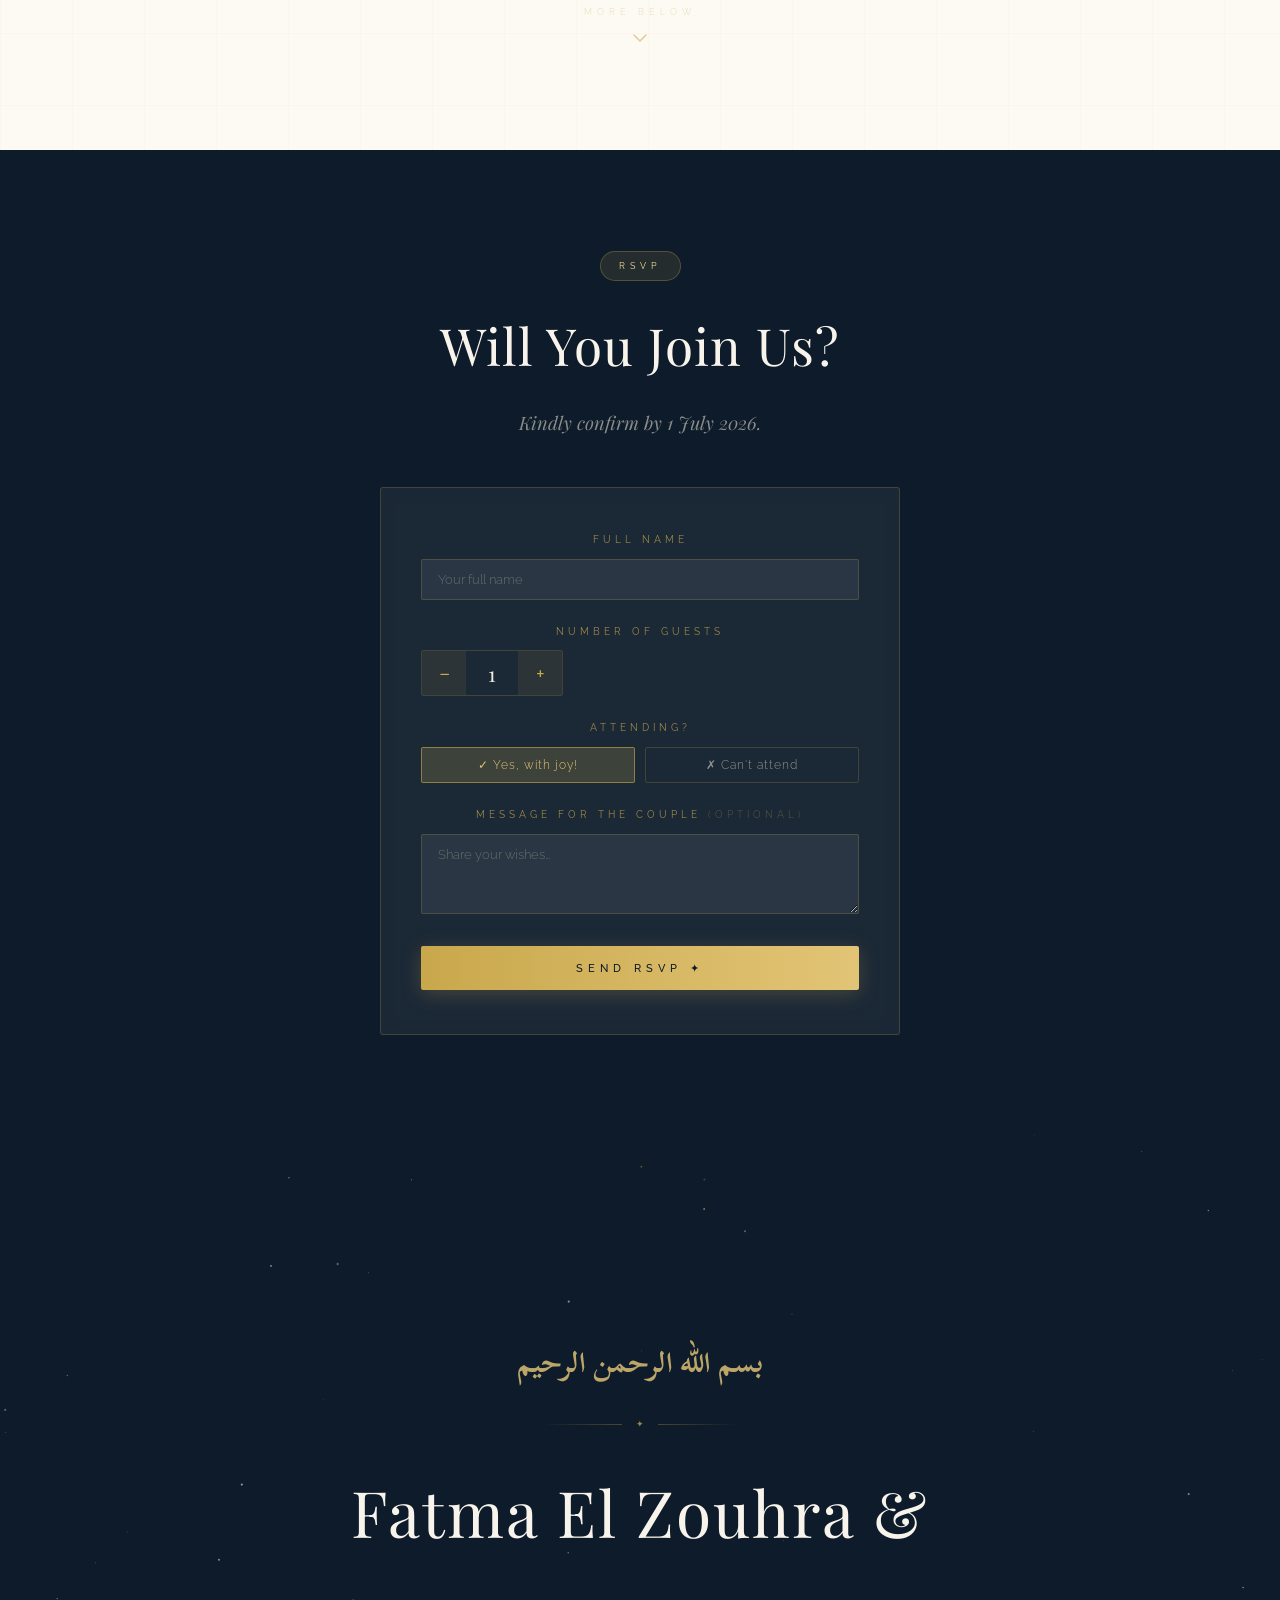
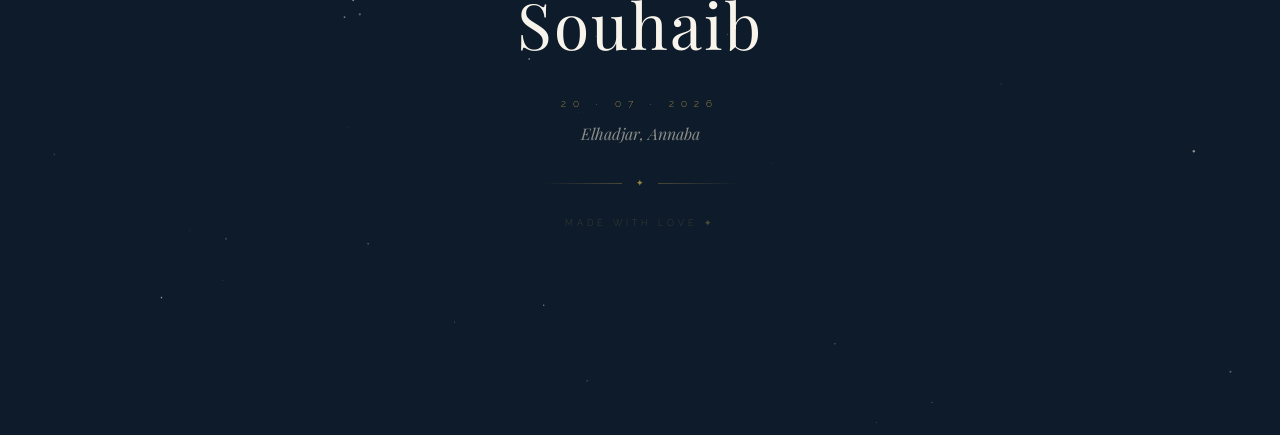
==== commit 74b83663: "Update index.html" ====
--- a/index.html
+++ b/index.html
@@ -168,7 +168,7 @@
             <div class="tl-dot"></div>
             <div class="tl-card">
                 <span class="tl-yr">21 April 2025</span>
-                <h3 class="tl-h">العقد</h3>
+                <h3 class="tl-h">We Said Yes</h3>
                 <p class="tl-p">Their hearts were bound by faith and love — a sacred moment witnessed by family, sealed with blessings.</p>
             </div>
         </div>
